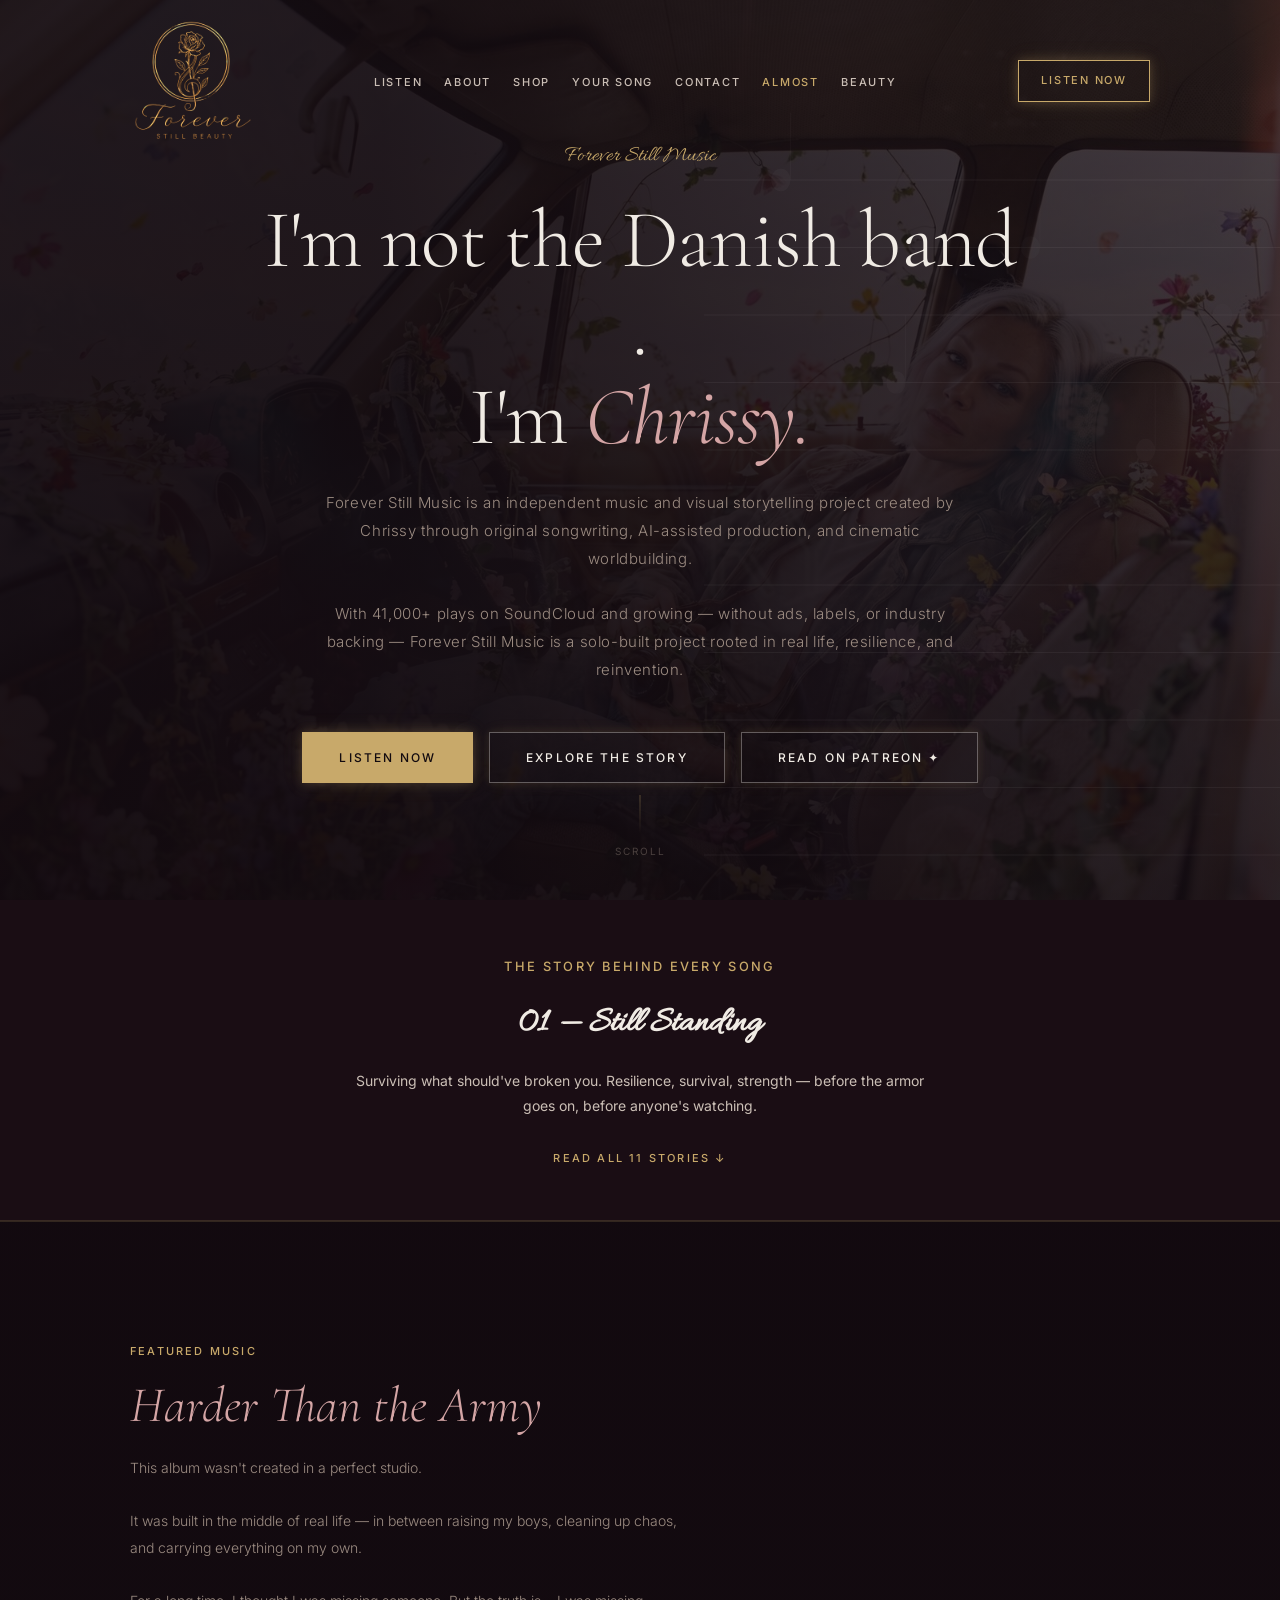
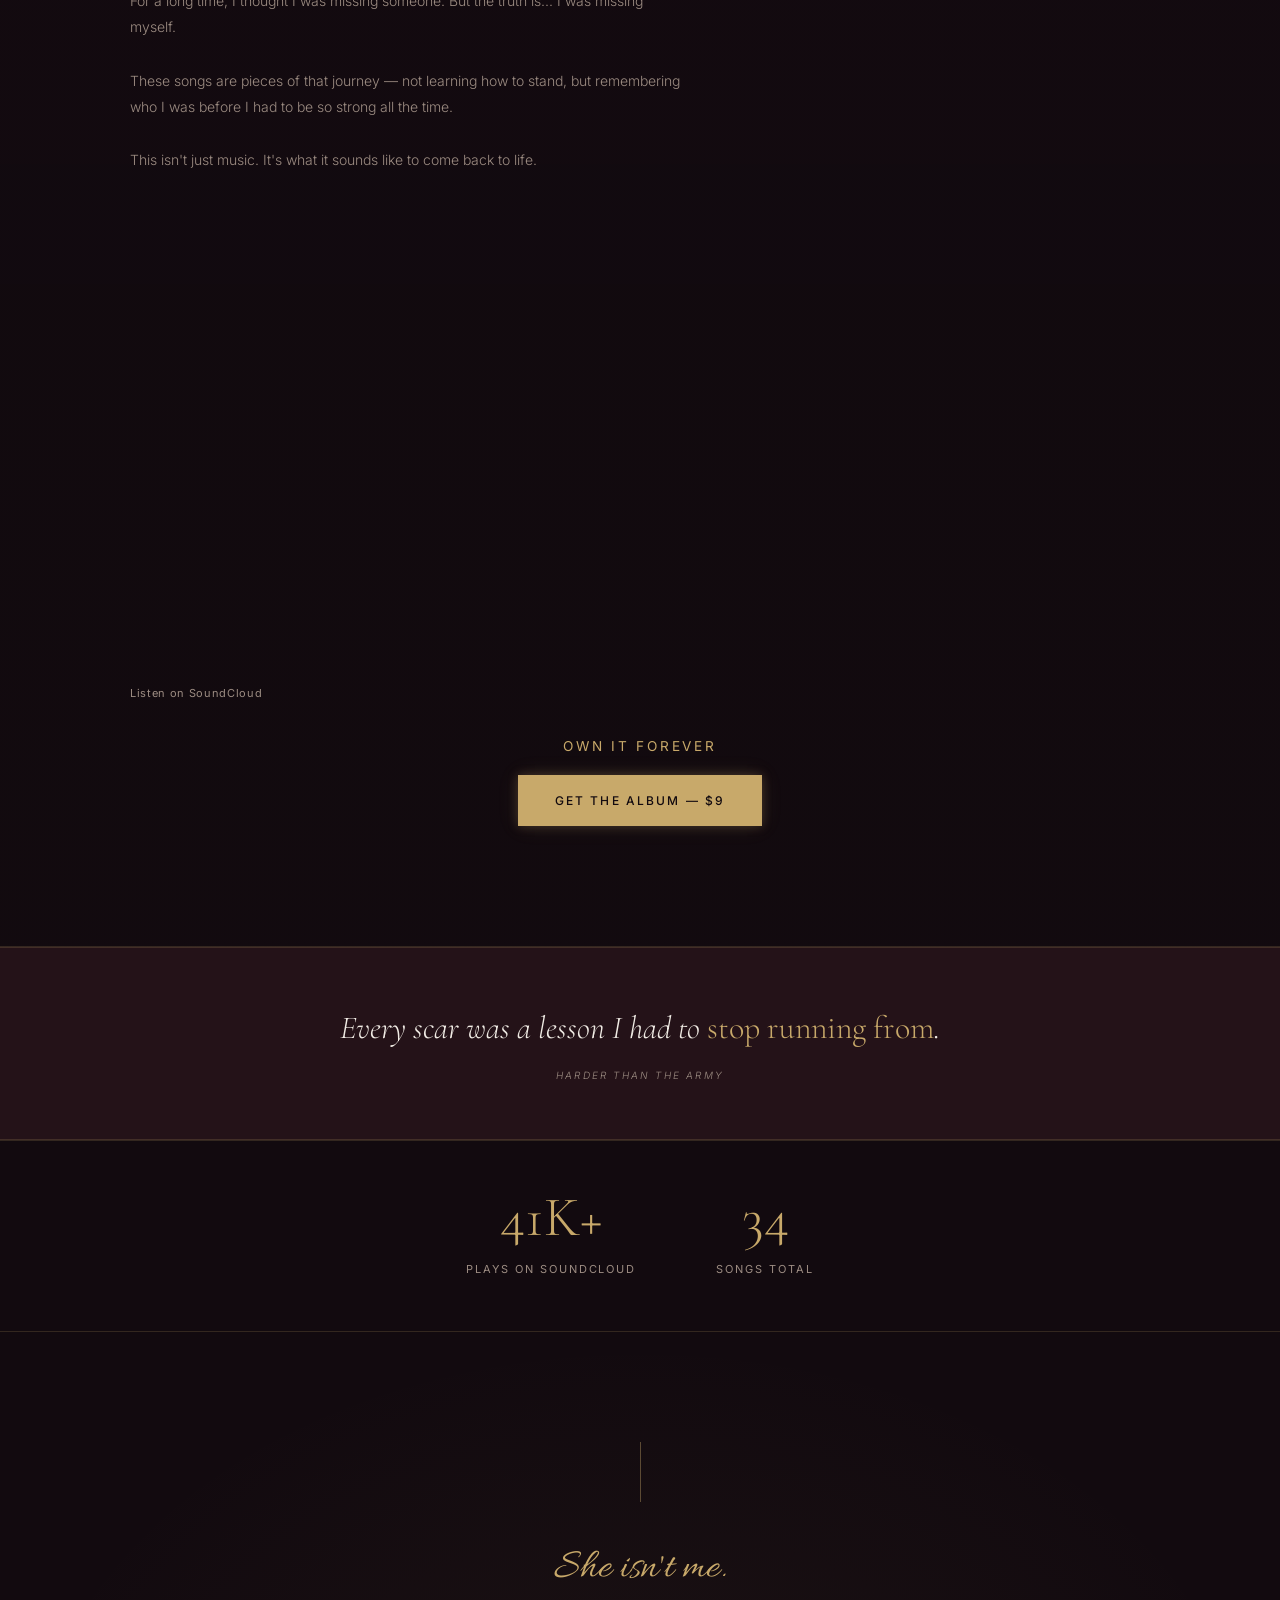
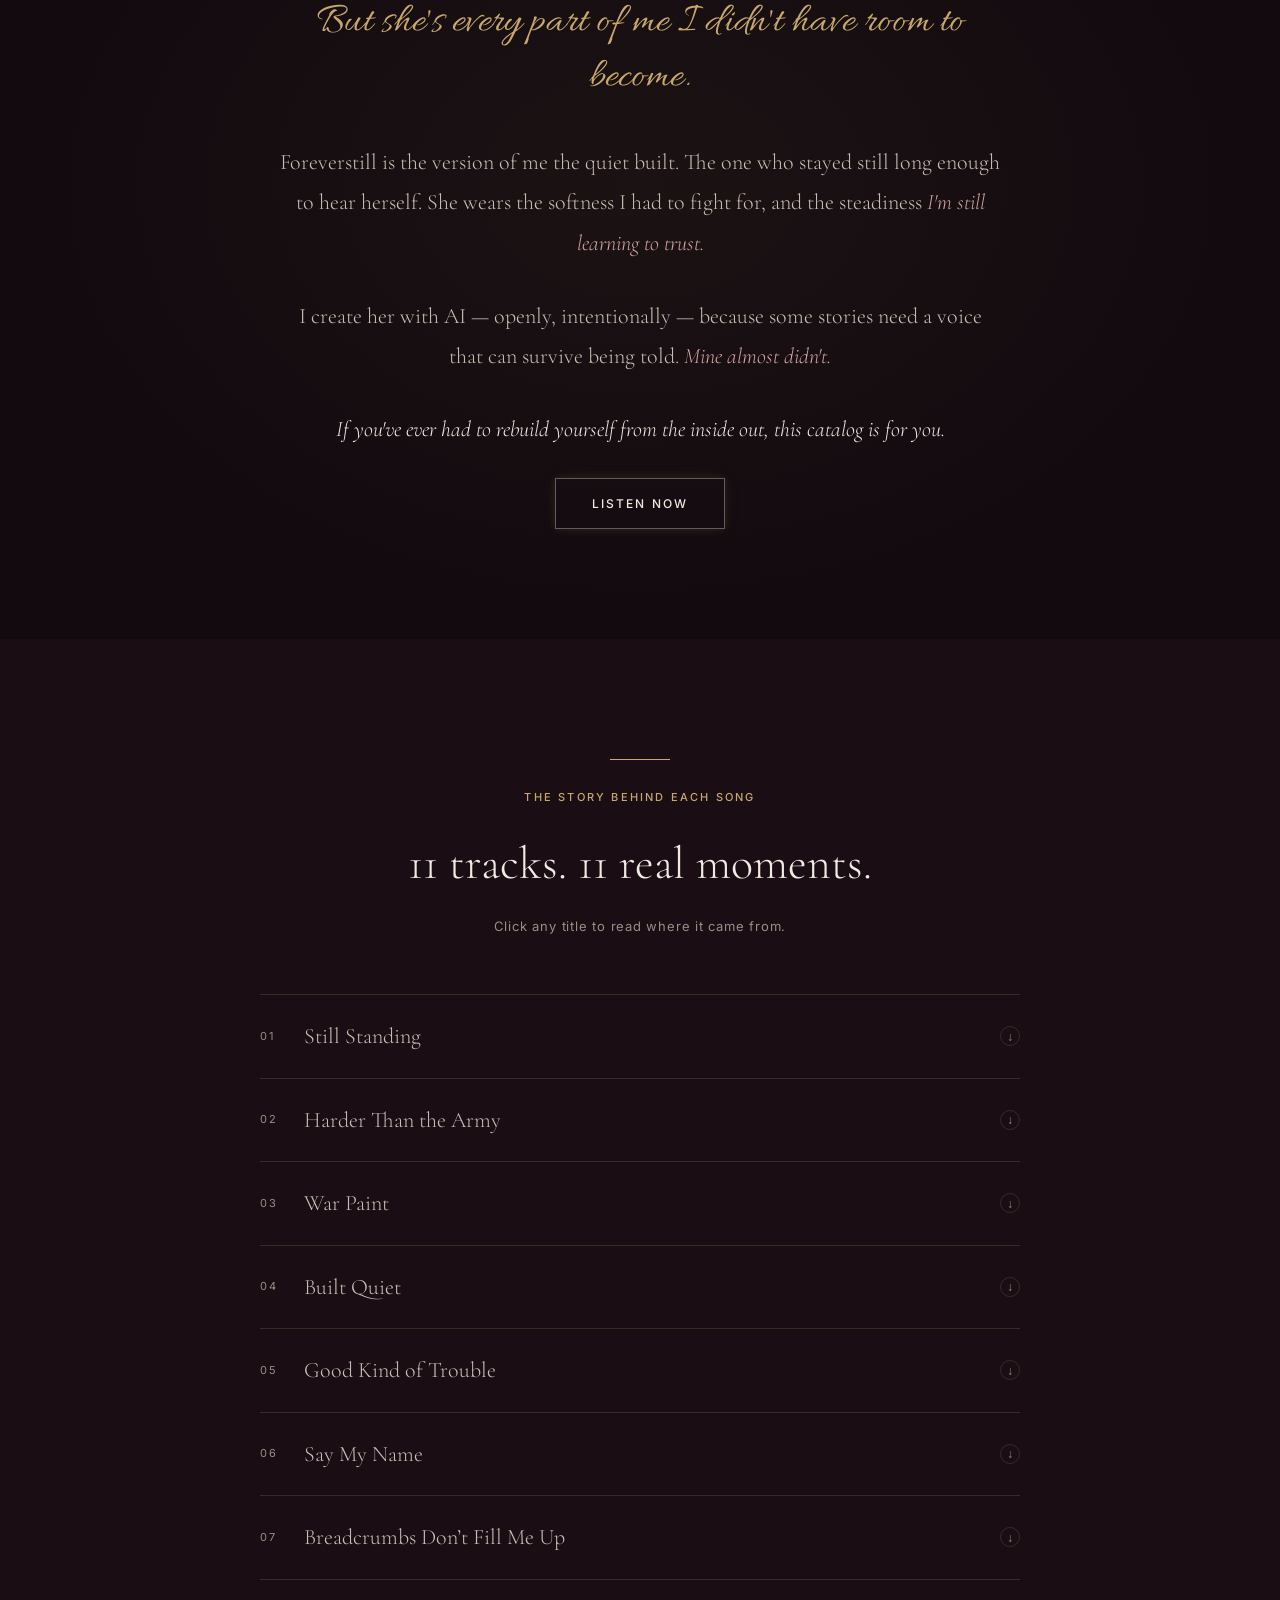
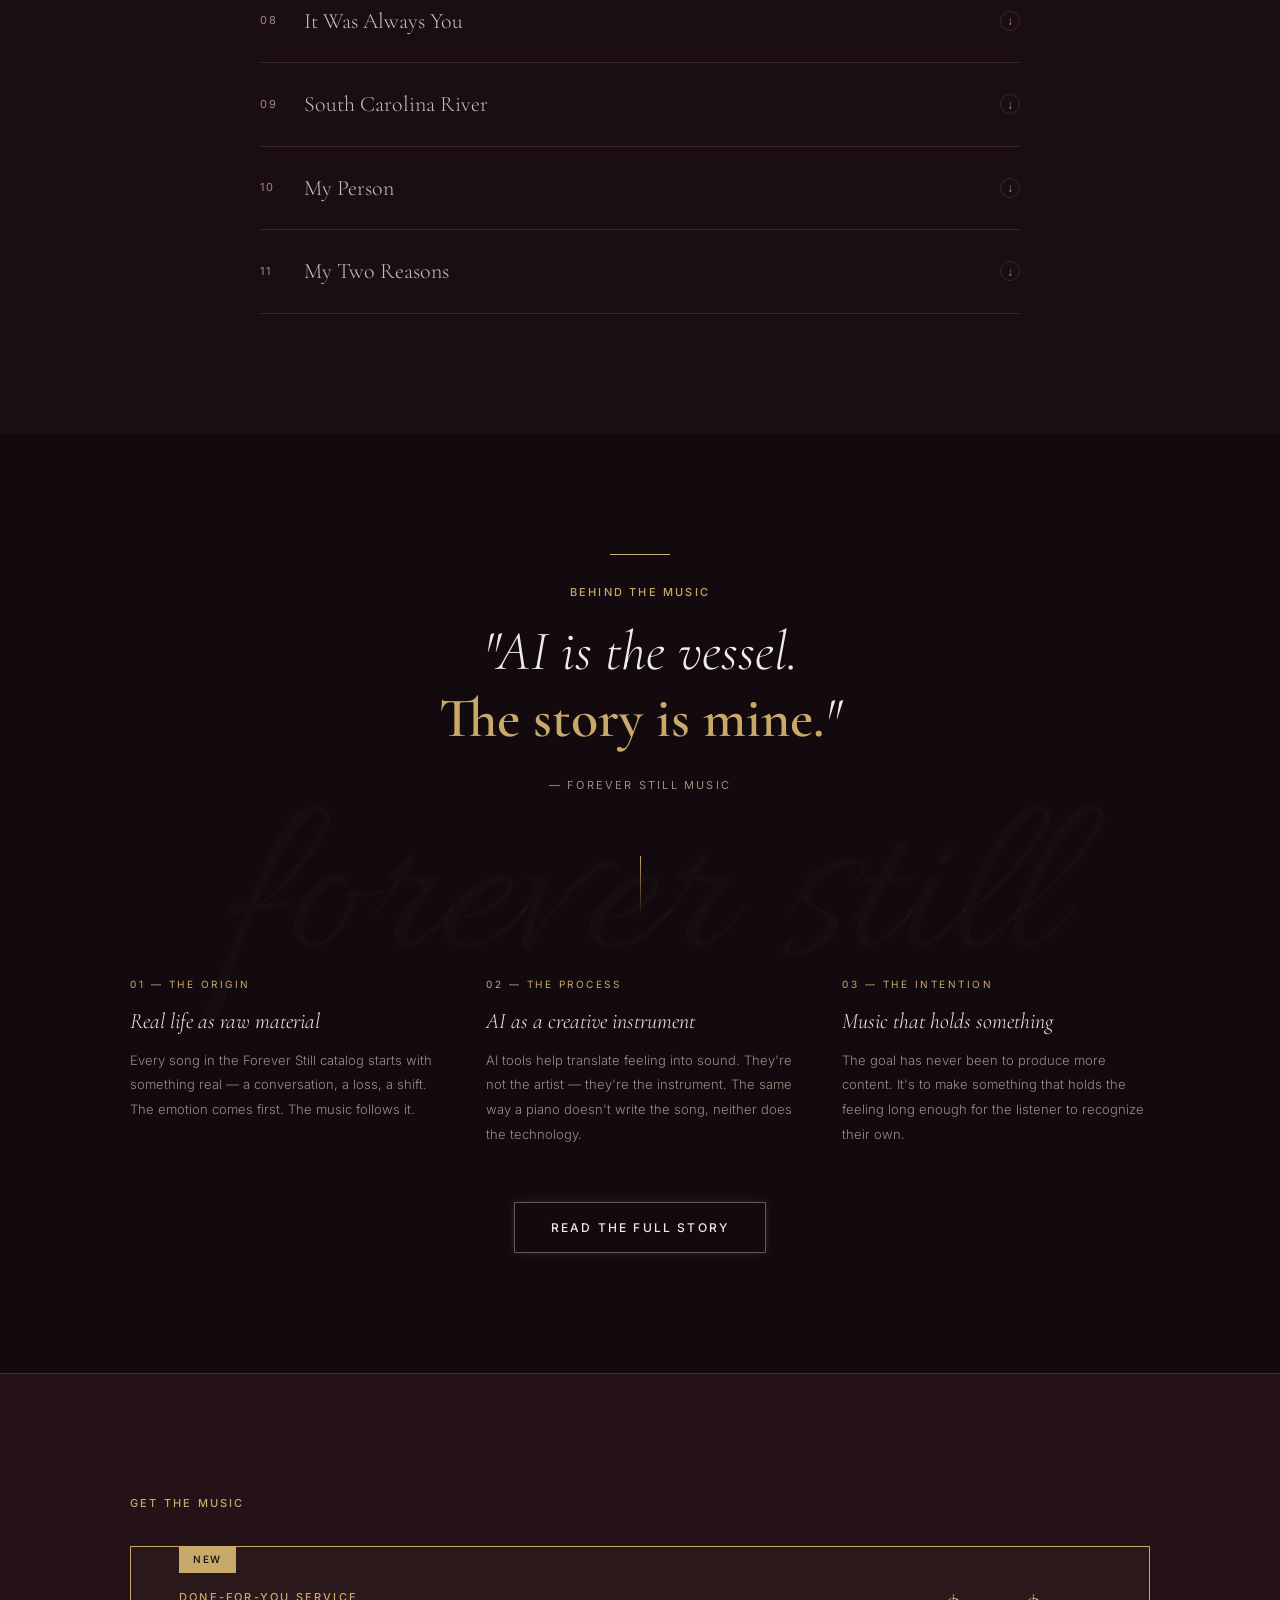
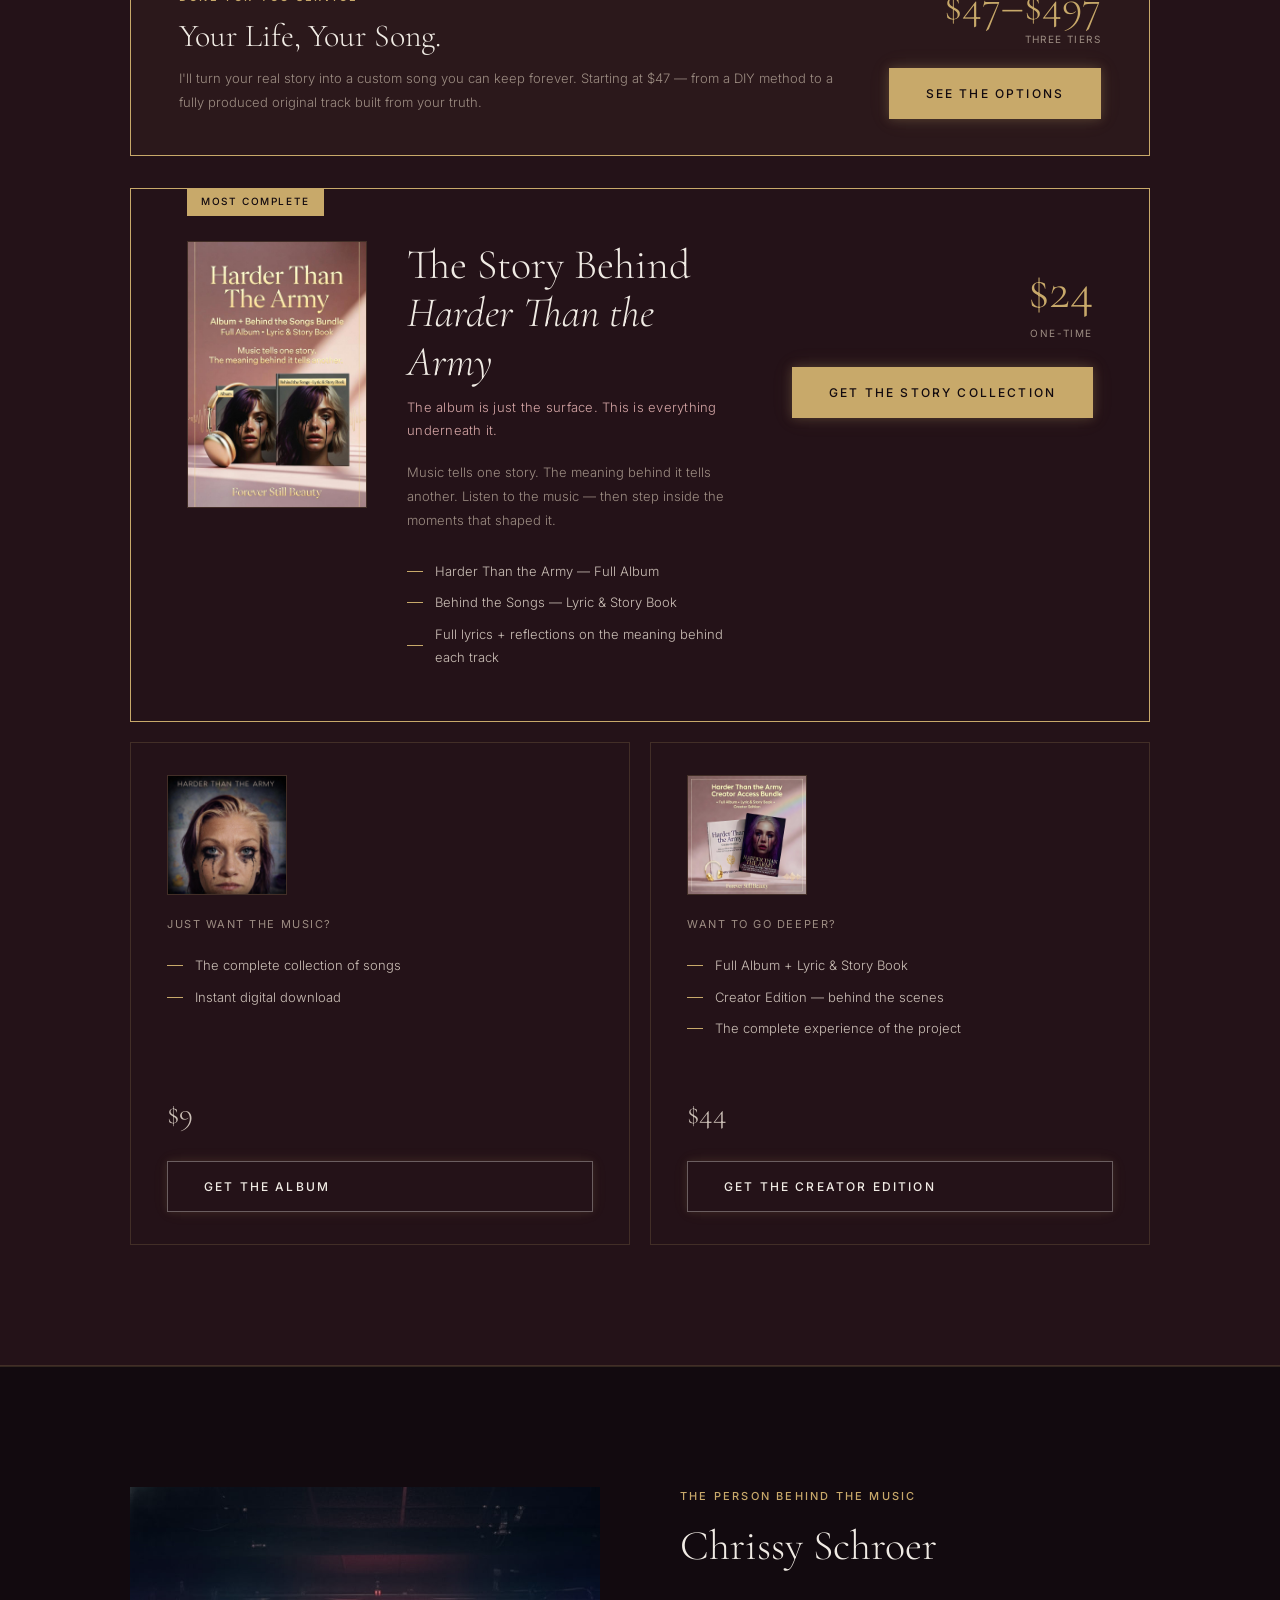
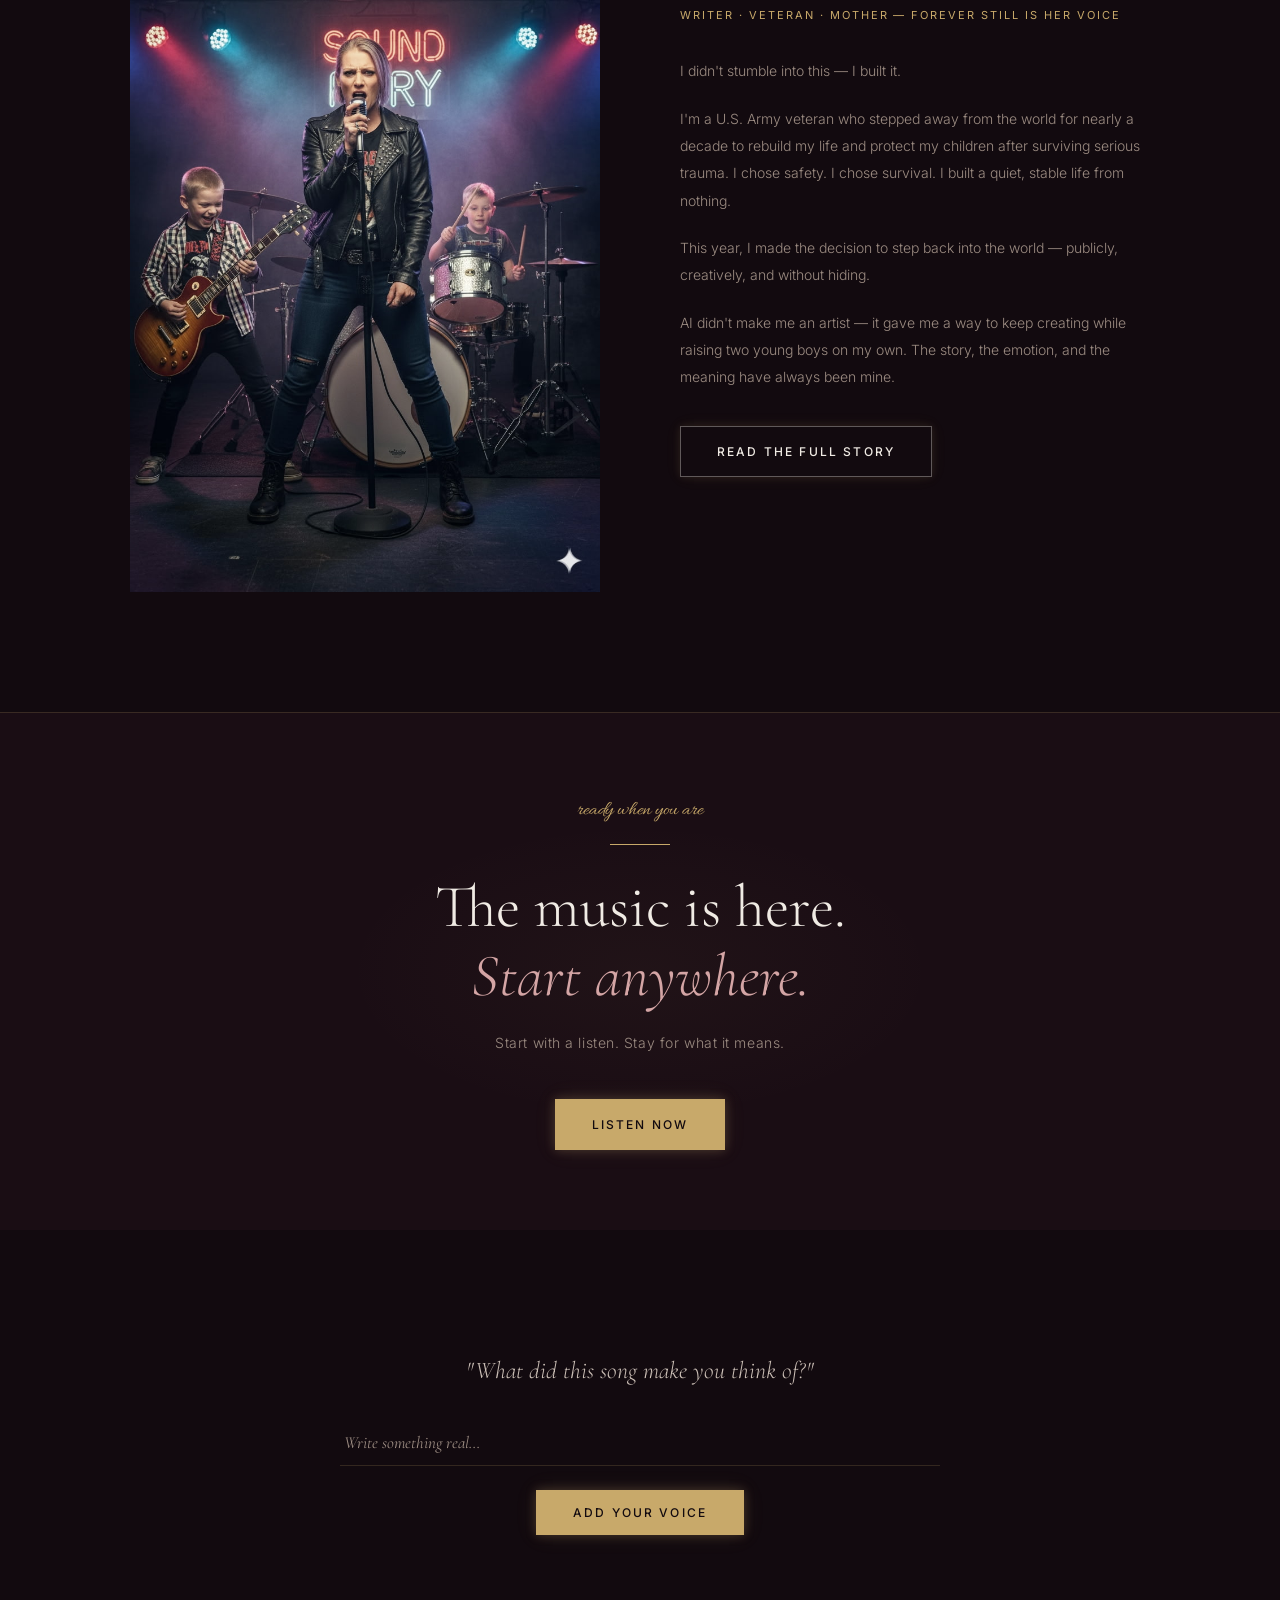
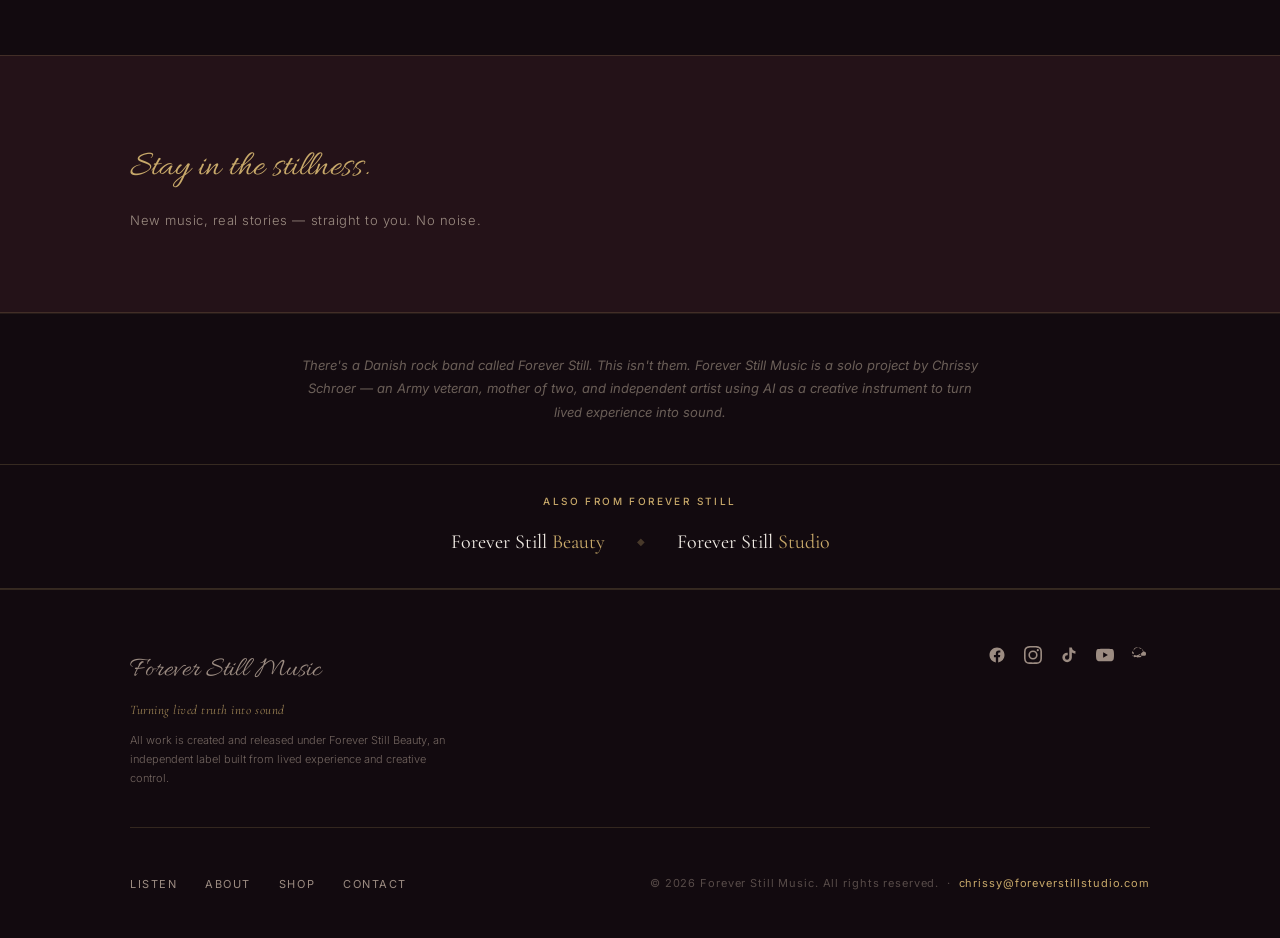
==== index.html @ 717edbad "Fix MutationObserver infinite loop causing page freeze The observer was watching body with character" ====
<!DOCTYPE html>
<html lang="en">
<head>
  <meta charset="UTF-8" />
  <meta name="msvalidate.01" content="E0C6E18F4C0CC4E89583FDD7A9A06F0D" />
  <meta name="viewport" content="width=device-width, initial-scale=1.0" />
  <title>Forever Still Music — Chrissy Schroer | Veteran-built, AI-assisted music</title>
  <meta name="description" content="Veteran-built, AI-assisted music by Chrissy Schroer. 11-track debut album, 35 songs. 41K+ plays — no label, no ads. (Not the Danish band.)">

  <!-- Open Graph -->
  <meta property="og:title" content="Forever Still Music — Chrissy Schroer">
  <meta property="og:description" content="Veteran-built, AI-assisted music. 41K+ plays. Not the Danish band.">
  <meta property="og:image" content="https://www.foreverstillbeauty.com/images/album-cover.jpg">
  <meta property="og:url" content="https://www.foreverstillbeauty.com/">
  <meta property="og:type" content="website">
  <meta property="og:site_name" content="Forever Still Music">
  <link rel="canonical" href="https://www.foreverstillbeauty.com/">

  <!-- Twitter -->
  <meta name="twitter:card" content="summary_large_image">
  <meta name="twitter:title" content="Forever Still Music — Chrissy Schroer">
  <meta name="twitter:description" content="Veteran-built, AI-assisted music. 11-track debut album. 35 songs in the full catalog.">
  <meta name="twitter:image" content="https://www.foreverstillbeauty.com/images/album-cover.jpg">

  <!-- Schema.org Structured Data -->
  <script type="application/ld+json">
  {
    "@context": "https://schema.org",
    "@type": "MusicGroup",
    "name": "Forever Still Music",
    "description": "Veteran-built, AI-assisted music by Chrissy Schroer. 11 tracks from real life.",
    "url": "https://www.foreverstillbeauty.com",
    "image": "https://www.foreverstillbeauty.com/images/album-cover.jpg",
    "foundingDate": "2026",
    "founder": {
      "@type": "Person",
      "name": "Chrissy Schroer"
    },
    "sameAs": [
      "https://open.spotify.com/artist/",
      "https://music.apple.com/"
    ]
  }
  </script>

  <script type="application/ld+json">
  {
    "@context": "https://schema.org",
    "@type": "Organization",
    "name": "Forever Still Music",
    "url": "https://www.foreverstillbeauty.com",
    "logo": "https://www.foreverstillbeauty.com/images/logo.png",
    "description": "Independent music project by Chrissy Schroer combining AI voice technology with real storytelling",
    "contactPoint": {
      "@type": "ContactPoint",
      "contactType": "Customer Support",
      "url": "https://www.foreverstillbeauty.com/contact.html"
    }
  }
  </script>

  <!-- MailerLite Universal -->
  <script>
    (function(w,d,e,u,f,l,n){w[f]=w[f]||function(){(w[f].q=w[f].q||[])
    .push(arguments);},l=d.createElement(e),l.async=1,l.src=u,
    n=d.getElementsByTagName(e)[0],n.parentNode.insertBefore(l,n);})
    (window,document,'script','https://assets.mailerlite.com/js/universal.js','ml');
    ml('account', '2173538');
  </script>
  <!-- End MailerLite Universal -->

  <!-- Fonts -->
  <link rel="preconnect" href="https://fonts.googleapis.com" />
  <link rel="preconnect" href="https://fonts.gstatic.com" crossorigin />
  <link rel="preload" href="https://fonts.googleapis.com/css2?family=Cormorant+Garamond:ital,wght@0,300;0,400;0,600;1,300;1,400&family=Playfair+Display:ital,wght@0,400;0,700;1,400&family=Libre+Baskerville:ital,wght@0,400;0,700;1,400&family=Allura&family=Inter:wght@300;400;500&display=swap" as="style" onload="this.onload=null;this.rel='stylesheet'">
  <noscript><link rel="stylesheet" href="https://fonts.googleapis.com/css2?family=Cormorant+Garamond:ital,wght@0,300;0,400;0,600;1,300;1,400&family=Playfair+Display:ital,wght@0,400;0,700;1,400&family=Libre+Baskerville:ital,wght@0,400;0,700;1,400&family=Allura&family=Inter:wght@300;400;500&display=swap"></noscript><style>
    /* ── Letter Float Animation ────────────────────────────────── */
    @keyframes charFloat {
      0%, 100% { transform: translateY(0px); }
      50%       { transform: translateY(-5px); }
    }
    .char {
      display: inline-block;
      animation: charFloat 3.2s ease-in-out infinite;
    }

    /* ── Nav Link Wave ─────────────────────────────────────────── */
    @keyframes navWave {
      0%, 100% { transform: translateY(0px); }
      50%       { transform: translateY(-3px); }
    }
    .nav__links li { animation: navWave 3.5s ease-in-out infinite; }
    .nav__links li:nth-child(1) { animation-delay: 0s; }
    .nav__links li:nth-child(2) { animation-delay: 0.18s; }
    .nav__links li:nth-child(3) { animation-delay: 0.36s; }
    .nav__links li:nth-child(4) { animation-delay: 0.54s; }
    .nav__links li:nth-child(5) { animation-delay: 0.72s; }
    .nav__links li:nth-child(6) { animation-delay: 0.90s; }

    /* ── Reset & Base ──────────────────────────────────────────── */
    *, *::before, *::after { box-sizing: border-box; margin: 0; padding: 0; }

    :root {
      --bg:          #120a0f;
      --bg-soft:     #1a0d14;
      --bg-warm:     #241218;
      --gold:        #C8A96A;
      --gold-dim:    #a8894a;
      --blush:       #d4a5a5;
      --rose:        #c4897a;
      --text:        #f0ebe4;
      --text-muted:  #9c8c82;
      --text-soft:   #cbbfb6;
      --rule:        rgba(200, 169, 106, 0.18);

      --font-display: 'Cormorant Garamond', Georgia, serif;
      --font-serif:   'Playfair Display', Georgia, serif;
      --font-body:    'Libre Baskerville', Georgia, serif;
      --font-script:  'Allura', cursive;
      --font-sans:    'Inter', system-ui, sans-serif;

      --max-w: 1100px;
      --section-gap: 120px;
    }

    html { scroll-behavior: smooth; }

    body {
      background-color: var(--bg);
      color: var(--text);
      font-family: var(--font-body);
      font-size: 17px;
      line-height: 1.75;
      -webkit-font-smoothing: antialiased;
    }

    img { display: block; max-width: 100%; }
    a { color: inherit; text-decoration: none; }

    /* ── Layout Utilities ──────────────────────────────────────── */
    .container {
      width: 100%;
      max-width: var(--max-w);
      margin: 0 auto;
      padding: 0 40px;
    }

    .section { padding: var(--section-gap) 0; }
    .section--tight { padding: 80px 0; }

    .rule {
      width: 60px;
      height: 1px;
      background: var(--gold);
      margin: 0 auto 28px;
    }
    .rule--left { margin-left: 0; }

    .eyebrow {
      font-family: var(--font-sans);
      font-size: 11px;
      font-weight: 500;
      letter-spacing: 0.2em;
      text-transform: uppercase;
      color: var(--gold);
      margin-bottom: 16px;
    }

    /* ── Buttons ───────────────────────────────────────────────── */
    .btn {
      display: inline-block;
      font-family: var(--font-sans);
      font-size: 12px;
      font-weight: 500;
      letter-spacing: 0.18em;
      text-transform: uppercase;
      padding: 14px 36px;
      border: 1px solid currentColor;
      transition: background 0.3s ease, color 0.3s ease, border-color 0.3s ease, box-shadow 0.4s ease;
      cursor: pointer;
    }

    .btn--primary {
      background: var(--gold);
      border-color: var(--gold);
      color: var(--bg);
      box-shadow: 0 0 10px rgba(200,169,106,0.25), 0 0 22px rgba(200,169,106,0.1);
    }
    .btn--primary:hover {
      background: transparent;
      color: var(--gold);
      box-shadow: 0 0 18px rgba(200,169,106,0.55), 0 0 44px rgba(200,169,106,0.22), inset 0 0 12px rgba(200,169,106,0.08);
    }

    .btn--ghost {
      background: transparent;
      border-color: rgba(240, 235, 228, 0.35);
      color: var(--text);
      box-shadow: 0 0 8px rgba(200,169,106,0.12), 0 0 18px rgba(200,169,106,0.06);
    }
    .btn--ghost:hover {
      border-color: var(--gold);
      color: var(--gold);
      box-shadow: 0 0 18px rgba(200,169,106,0.45), 0 0 44px rgba(200,169,106,0.18), inset 0 0 12px rgba(200,169,106,0.06);
    }

    /* ── Navigation ────────────────────────────────────────────── */
    @keyframes logoFloat {
      0%, 100% { transform: translateY(0px); }
      50%       { transform: translateY(-8px); }
    }

    .nav {
      position: fixed;
      top: 0; left: 0; right: 0;
      z-index: 100;
      padding: 16px 0;
      background: transparent;
      transition: background 0.5s ease, backdrop-filter 0.5s ease, padding 0.4s ease;
    }
    .nav.scrolled {
      background: rgba(18, 10, 15, 0.88);
      backdrop-filter: blur(18px);
      -webkit-backdrop-filter: blur(18px);
      padding: 10px 0;
      border-bottom: 1px solid var(--rule);
    }

    .nav__inner {
      display: flex;
      align-items: center;
      justify-content: space-between;
    }

    .nav__logo {
      font-family: var(--font-script);
      font-size: 28px;
      color: var(--text);
      letter-spacing: 0.02em;
      line-height: 1;
    }
    .nav__logo span { color: var(--gold); }

    /* floating gold logo */
    .nav__logo img {
      filter: sepia(0.6) saturate(1.8) hue-rotate(-8deg) brightness(0.92) contrast(1.05);
      animation: logoFloat 4s ease-in-out infinite;
      transition: filter 0.3s ease;
    }
    @media (max-width: 768px) {
      .nav__logo img { height: 80px !important; }
    }
    .nav__logo img:hover {
      filter: sepia(0.4) saturate(2.2) hue-rotate(-8deg) brightness(1.05) contrast(1.05);
    }

    .nav__links {
      display: flex;
      gap: 22px;
      list-style: none;
    }
    .nav__links a {
      font-family: var(--font-sans);
      font-size: 11px;
      font-weight: 500;
      letter-spacing: 0.16em;
      text-transform: uppercase;
      color: var(--text-soft);
      transition: color 0.2s ease;
    }
    .nav__links a:hover { color: var(--gold); }

    .nav__cta {
      font-family: var(--font-sans);
      font-size: 11px;
      font-weight: 500;
      letter-spacing: 0.16em;
      text-transform: uppercase;
      color: var(--gold);
      border: 1px solid var(--gold);
      padding: 10px 22px;
      transition: background 0.2s ease, color 0.2s ease, box-shadow 0.4s ease;
      box-shadow: 0 0 10px rgba(200,169,106,0.25), 0 0 22px rgba(200,169,106,0.1);
    }
    .nav__cta:hover { background: var(--gold); color: var(--bg); box-shadow: 0 0 18px rgba(200,169,106,0.55), 0 0 44px rgba(200,169,106,0.22); }

    /* hamburger */
    .nav__hamburger {
      display: none;
      flex-direction: column;
      gap: 5px;
      cursor: pointer;
      background: none;
      border: none;
      padding: 4px;
    }
    .nav__hamburger span {
      display: block;
      width: 24px;
      height: 1px;
      background: var(--text);
      transition: transform 0.3s ease, opacity 0.3s ease;
    }

    /* ── Hero ──────────────────────────────────────────────────── */
    .hero {
      position: relative;
      min-height: 100vh;
      display: flex;
      align-items: center;
      overflow: hidden;
      padding-top: 100px;
      padding-bottom: 80px;
    }

    .hero__bg {
      position: absolute;
      inset: 0;
      overflow: hidden;
      z-index: 0;
    }

    .hero__bg-base {
      position: absolute;
      inset: 0;
      width: 100%;
      height: 100%;
      object-fit: cover;
      object-position: center 25%;
    }
    .hero__bg-top {
      position: absolute;
      inset: 0;
      width: 100%;
      height: 100%;
      object-fit: cover;
      object-position: center top;
      opacity: 0.52;
      mix-blend-mode: screen;
    }

    /* Dark overlay so text stays readable */
    .hero__bg::before {
      content: '';
      position: absolute;
      inset: 0;
      z-index: 1;
      background:
        linear-gradient(to right, rgba(18,10,15,0.88) 30%, rgba(18,10,15,0.6) 100%),
        linear-gradient(to bottom, rgba(18,10,15,0.4) 0%, rgba(18,10,15,0.75) 100%);
    }

    /* ── 3D Particle Canvas ─────────────────────────────────────── */
    #heroParticles {
      position: absolute;
      inset: 0;
      z-index: 1;
      pointer-events: none;
      mix-blend-mode: screen;
    }

    /* Decorative score lines */
    .hero__lines {
      position: absolute;
      right: 0;
      top: 0;
      bottom: 0;
      width: 45%;
      pointer-events: none;
      overflow: hidden;
      opacity: 0.06;
    }
    .hero__lines svg { width: 100%; height: 100%; }

    .hero__content {
      position: relative;
      z-index: 2;
      max-width: 760px;
      margin: 0 auto;
      text-align: center;
    }

    .hero__script {
      font-family: var(--font-script);
      font-size: 22px;
      color: var(--gold);
      margin-bottom: 20px;
      display: block;
    }

    .hero__headline {
      font-family: var(--font-display);
      font-size: clamp(46px, 7vw, 82px);
      font-weight: 300;
      line-height: 1.08;
      letter-spacing: -0.01em;
      color: var(--text);
      margin-bottom: 28px;
    }
    .hero__headline em {
      font-style: italic;
      color: var(--blush);
    }

    .hero__sub {
      font-family: var(--font-sans);
      font-size: 15px;
      font-weight: 300;
      color: var(--text-muted);
      letter-spacing: 0.04em;
      line-height: 1.85;
      max-width: 640px;
      margin: 0 auto 48px;
    }

    .hero__ctas {
      display: flex;
      gap: 16px;
      flex-wrap: wrap;
      justify-content: center;
    }

    .hero__scroll {
      position: absolute;
      bottom: 40px;
      left: 50%;
      transform: translateX(-50%);
      display: flex;
      flex-direction: column;
      align-items: center;
      gap: 8px;
      opacity: 0.4;
      z-index: 2;
    }
    .hero__scroll span {
      font-family: var(--font-sans);
      font-size: 10px;
      letter-spacing: 0.2em;
      text-transform: uppercase;
      color: var(--text-muted);
    }
    .hero__scroll-line {
      width: 1px;
      height: 40px;
      background: linear-gradient(to bottom, var(--gold), transparent);
      animation: scrollPulse 2s ease-in-out infinite;
    }
    @keyframes scrollPulse {
      0%, 100% { opacity: 0.4; transform: scaleY(1); }
      50%       { opacity: 0.8; transform: scaleY(1.2); }
    }

    /* ── Featured Music ────────────────────────────────────────── */
    .music {
      position: relative;
      background:
        linear-gradient(rgba(18,10,15,0.68), rgba(18,10,15,0.72)),
        url('images/hero.jpg') left 35% / cover fixed;
      border-top: 1px solid var(--rule);
      border-bottom: 1px solid var(--rule);
    }

    .music__intro {
      max-width: 560px;
      margin-bottom: 48px;
    }

    .music__title {
      font-family: var(--font-display);
      font-size: clamp(32px, 4vw, 50px);
      font-weight: 300;
      line-height: 1.15;
      color: var(--text);
      margin-bottom: 20px;
    }
    .music__title em { font-style: italic; color: var(--blush); }

    .music__desc {
      font-family: var(--font-sans);
      font-size: 14px;
      font-weight: 300;
      color: var(--text-muted);
      line-height: 1.9;
      margin-bottom: 0;
    }

    /* Embed wrapper */
    .music__embed {
      width: 100%;
      overflow: hidden;
    }
    .music__embed iframe {
      width: 100%;
      display: block;
      border: none;
      overflow: hidden;
    }
    .music__embed-credit {
      margin-top: 12px;
      font-family: var(--font-sans);
      font-size: 11px;
      color: var(--text-muted);
      letter-spacing: 0.06em;
    }
    .music__embed-credit a {
      color: var(--text-muted);
      text-decoration: none;
      transition: color 0.2s ease;
    }
    .music__embed-credit a:hover { color: var(--gold); }

    /* ── Manifesto ─────────────────────────────────────────────── */
    .manifesto {
      padding: 110px 0;
      text-align: center;
      position: relative;
    }
    .manifesto::before {
      content: '';
      position: absolute;
      inset: 0;
      background: radial-gradient(ellipse at center, rgba(200,169,106,0.05) 0%, transparent 70%);
      pointer-events: none;
    }
    .manifesto__inner {
      max-width: 720px;
      margin: 0 auto;
    }
    .manifesto__opener {
      font-family: var(--font-script);
      font-size: clamp(28px, 4vw, 42px);
      color: var(--gold);
      line-height: 1.3;
      margin-bottom: 36px;
      display: block;
    }
    .manifesto__body {
      font-family: var(--font-display);
      font-size: clamp(17px, 2.2vw, 22px);
      font-weight: 300;
      line-height: 1.85;
      color: var(--text-soft);
      margin-bottom: 32px;
    }
    .manifesto__body em {
      font-style: italic;
      color: var(--blush);
    }
    .manifesto__close {
      font-family: var(--font-display);
      font-size: clamp(17px, 2.2vw, 22px);
      font-weight: 300;
      font-style: italic;
      color: var(--text);
      line-height: 1.85;
    }
    .manifesto__rule {
      width: 1px;
      height: 60px;
      background: var(--gold);
      opacity: 0.4;
      margin: 0 auto 40px;
    }

    /* ── Stats strip ──────────────────────────────────────────── */
    .stats {
      border-top: 1px solid var(--rule);
      border-bottom: 1px solid var(--rule);
      padding: 48px 0;
    }
    .stats__inner {
      display: flex;
      justify-content: center;
      gap: 80px;
      flex-wrap: wrap;
    }
    .stats__item {
      text-align: center;
    }
    .stats__num {
      font-family: var(--font-display);
      font-size: clamp(36px, 5vw, 56px);
      font-weight: 300;
      color: var(--gold);
      line-height: 1;
      display: block;
      margin-bottom: 8px;
    }
    .stats__label {
      font-family: var(--font-sans);
      font-size: 11px;
      letter-spacing: 0.18em;
      text-transform: uppercase;
      color: var(--text-muted);
    }

    /* ── Brand Story ───────────────────────────────────────────── */
    .story {
      text-align: center;
      position: relative;
      overflow: hidden;
    }

    .story__bg-text {
      position: absolute;
      top: 50%;
      left: 50%;
      transform: translate(-50%, -50%);
      font-family: var(--font-script);
      font-size: clamp(120px, 18vw, 240px);
      color: rgba(200, 169, 106, 0.03);
      white-space: nowrap;
      pointer-events: none;
      user-select: none;
      line-height: 1;
    }

    .story__content { position: relative; z-index: 2; }

    .story__quote {
      font-family: var(--font-display);
      font-size: clamp(28px, 4.5vw, 56px);
      font-weight: 300;
      font-style: italic;
      color: var(--text);
      line-height: 1.2;
      max-width: 760px;
      margin: 0 auto 24px;
    }
    .story__quote strong {
      font-style: normal;
      font-weight: 600;
      color: var(--gold);
    }

    .story__attribution {
      font-family: var(--font-sans);
      font-size: 11px;
      letter-spacing: 0.2em;
      text-transform: uppercase;
      color: var(--text-muted);
      margin-bottom: 60px;
    }

    .story__divider {
      width: 1px;
      height: 60px;
      background: linear-gradient(to bottom, var(--gold), transparent);
      margin: 0 auto 60px;
    }

    .story__body {
      display: grid;
      grid-template-columns: repeat(3, 1fr);
      gap: 48px;
      text-align: left;
      margin-bottom: 56px;
    }

    .story__pillar {}
    .story__pillar-num {
      font-family: var(--font-sans);
      font-size: 10px;
      letter-spacing: 0.25em;
      color: var(--gold);
      text-transform: uppercase;
      margin-bottom: 14px;
    }
    .story__pillar-heading {
      font-family: var(--font-display);
      font-size: 22px;
      font-weight: 300;
      font-style: italic;
      color: var(--text);
      margin-bottom: 12px;
      line-height: 1.3;
    }
    .story__pillar-text {
      font-family: var(--font-sans);
      font-size: 13px;
      font-weight: 300;
      color: var(--text-muted);
      line-height: 1.9;
    }

    /* ── Offer ─────────────────────────────────────────────────── */
    .offer {
      background: var(--bg-warm);
      border-top: 1px solid var(--rule);
      border-bottom: 1px solid var(--rule);
    }

    /* Primary card — full width, gold border */
    .offer__primary {
      border: 1px solid var(--gold);
      padding: 52px 56px;
      margin-bottom: 20px;
      display: grid;
      grid-template-columns: 1fr auto;
      gap: 48px;
      align-items: start;
      position: relative;
    }

    .offer__primary-badge {
      position: absolute;
      top: -1px;
      left: 56px;
      background: var(--gold);
      color: var(--bg);
      font-family: var(--font-sans);
      font-size: 10px;
      font-weight: 500;
      letter-spacing: 0.16em;
      text-transform: uppercase;
      padding: 5px 14px;
    }

    .offer__primary-title {
      font-family: var(--font-display);
      font-size: clamp(28px, 3.5vw, 42px);
      font-weight: 300;
      color: var(--text);
      line-height: 1.15;
      margin-bottom: 10px;
    }

    .offer__primary-sub {
      font-family: var(--font-sans);
      font-size: 13px;
      font-weight: 300;
      color: var(--blush);
      margin-bottom: 18px;
      letter-spacing: 0.02em;
    }

    .offer__primary-desc {
      font-family: var(--font-sans);
      font-size: 13px;
      font-weight: 300;
      color: var(--text-muted);
      line-height: 1.85;
      margin-bottom: 28px;
      max-width: 480px;
    }

    .offer__list {
      list-style: none;
      margin-bottom: 0;
      display: flex;
      flex-direction: column;
      gap: 9px;
    }
    .offer__list li {
      font-family: var(--font-sans);
      font-size: 13px;
      font-weight: 300;
      color: var(--text-soft);
      display: flex;
      align-items: center;
      gap: 12px;
    }
    .offer__list li::before {
      content: '';
      width: 16px;
      height: 1px;
      background: var(--gold);
      flex-shrink: 0;
    }

    .offer__primary-action {
      display: flex;
      flex-direction: column;
      align-items: flex-end;
      gap: 20px;
      padding-top: 24px;
      flex-shrink: 0;
    }

    .offer__price-block { text-align: right; }
    .offer__price-num {
      font-family: var(--font-display);
      font-size: 52px;
      font-weight: 300;
      color: var(--gold);
      line-height: 1;
      display: block;
    }
    .offer__price-label {
      font-family: var(--font-sans);
      font-size: 10px;
      letter-spacing: 0.16em;
      text-transform: uppercase;
      color: var(--text-muted);
    }

    /* Secondary cards row — two smaller cards side by side */
    .offer__secondary-row {
      display: grid;
      grid-template-columns: 1fr 1fr;
      gap: 20px;
    }

    .offer__secondary {
      border: 1px solid var(--rule);
      padding: 32px 36px;
      display: flex;
      flex-direction: column;
      gap: 0;
    }

    .offer__secondary-label {
      font-family: var(--font-sans);
      font-size: 11px;
      font-weight: 400;
      letter-spacing: 0.14em;
      text-transform: uppercase;
      color: var(--text-muted);
      margin-bottom: 20px;
    }

    .offer__secondary .offer__list { margin-bottom: 24px; flex: 1; }

    .offer__secondary-price {
      font-family: var(--font-display);
      font-size: 30px;
      font-weight: 300;
      color: var(--text-soft);
      margin-bottom: 20px;
      display: block;
    }

    @media (max-width: 900px) {
      .offer__primary {
        grid-template-columns: 1fr;
        padding: 44px 32px;
        gap: 32px;
      }
      .offer__primary-badge { left: 32px; }
      .offer__primary-action { align-items: flex-start; }
      .offer__price-block { text-align: left; }
      .offer__secondary-row { grid-template-columns: 1fr; }
    }

    @media (max-width: 560px) {
      .offer__primary { padding: 36px 24px; }
      .offer__primary-badge { left: 24px; }
      .offer__secondary { padding: 28px 24px; }
      .offer__primary [style*="grid-template-columns"] {
        grid-template-columns: 1fr !important;
      }
    }

    /* ── About ─────────────────────────────────────────────────── */
    .about {
      border-top: 1px solid var(--rule);
    }

    .about__inner {
      display: grid;
      grid-template-columns: 1fr 1fr;
      gap: 80px;
      align-items: start;
    }

    .about__image {
      position: relative;
    }

    .about__photo {
      width: 100%;
      display: block;
      object-fit: cover;
      object-position: top center;
      filter: grayscale(15%);
    }

    .about__copy {}

    .about__title {
      font-family: var(--font-display);
      font-size: clamp(28px, 3.5vw, 42px);
      font-weight: 300;
      color: var(--text);
      line-height: 1.15;
      margin-bottom: 36px;
    }

    .about__body {
      font-family: var(--font-sans);
      font-size: 14px;
      font-weight: 300;
      color: var(--text-muted);
      line-height: 1.95;
      display: flex;
      flex-direction: column;
      gap: 20px;
    }

    .about__body p { margin: 0; }

    @media (max-width: 900px) {
      .about__inner {
        grid-template-columns: 1fr;
        gap: 40px;
      }
      .about__photo {
        max-height: 500px;
        width: 100%;
      }
    }

    /* ── Final CTA ─────────────────────────────────────────────── */
    .final-cta {
      background: var(--bg-soft);
      border-top: 1px solid var(--rule);
      text-align: center;
      position: relative;
      overflow: hidden;
    }

    .final-cta__glow {
      position: absolute;
      top: 50%;
      left: 50%;
      transform: translate(-50%, -50%);
      width: 600px;
      height: 300px;
      background: radial-gradient(ellipse, rgba(200, 169, 106, 0.04) 0%, transparent 70%);
      pointer-events: none;
    }

    .final-cta__content { position: relative; z-index: 2; }

    .final-cta__script {
      font-family: var(--font-script);
      font-size: 20px;
      color: var(--gold);
      display: block;
      margin-bottom: 16px;
    }

    .final-cta__headline {
      font-family: var(--font-display);
      font-size: clamp(34px, 5vw, 60px);
      font-weight: 300;
      line-height: 1.15;
      color: var(--text);
      margin-bottom: 20px;
    }
    .final-cta__headline em { font-style: italic; color: var(--blush); }

    .final-cta__sub {
      font-family: var(--font-sans);
      font-size: 14px;
      font-weight: 300;
      color: var(--text-muted);
      margin-bottom: 44px;
      letter-spacing: 0.04em;
    }

    .final-cta__actions {
      display: flex;
      gap: 16px;
      justify-content: center;
      flex-wrap: wrap;
    }

    /* ── Lyric Rotator ─────────────────────────────────────────── */
    .lyric-strip {
      padding: 56px 0;
      text-align: center;
      background: var(--bg-warm);
      border-top: 1px solid var(--rule);
      border-bottom: 1px solid var(--rule);
      position: relative;
      overflow: hidden;
      min-height: 120px;
      display: flex;
      align-items: center;
    }
    .lyric-strip__inner { position: relative; width: 100%; }
    .lyric-strip__line {
      font-family: var(--font-display);
      font-size: clamp(20px, 3vw, 32px);
      font-style: italic;
      font-weight: 300;
      color: var(--text);
      max-width: 800px;
      margin: 0 auto;
      line-height: 1.5;
      opacity: 0;
      transition: opacity 0.8s ease;
    }
    .lyric-strip__line.visible { opacity: 1; }
    .lyric-strip__line em { color: var(--gold); font-style: normal; }
    .lyric-strip__tag {
      display: block;
      font-family: var(--font-sans);
      font-size: 10px;
      letter-spacing: 0.22em;
      text-transform: uppercase;
      color: var(--text-muted);
      margin-top: 16px;
    }

    /* ── Song Accordion ─────────────────────────────────────────── */
    .catalog { background: var(--bg-soft); }
    .catalog__header { text-align: center; margin-bottom: 56px; }
    .catalog__title {
      font-family: var(--font-display);
      font-size: clamp(28px, 4vw, 46px);
      font-weight: 300;
      color: var(--text);
      margin-bottom: 12px;
    }
    .catalog__sub {
      font-family: var(--font-sans);
      font-size: 13px;
      color: var(--text-muted);
      letter-spacing: 0.06em;
    }
    .track-list { max-width: 760px; margin: 0 auto; }
    .track-item { border-bottom: 1px solid var(--rule); }
    .track-item:first-child { border-top: 1px solid var(--rule); }
    .track-item__header {
      display: flex;
      align-items: center;
      justify-content: space-between;
      padding: 22px 0;
      cursor: pointer;
      gap: 16px;
    }
    .track-item__header:hover .track-item__title { color: var(--gold); }
    .track-item__num {
      font-family: var(--font-sans);
      font-size: 11px;
      color: var(--text-muted);
      letter-spacing: 0.14em;
      min-width: 28px;
    }
    .track-item__title {
      font-family: var(--font-display);
      font-size: clamp(17px, 2vw, 22px);
      font-weight: 300;
      color: var(--text-soft);
      flex: 1;
      transition: color 0.2s ease;
    }
    .track-item.open .track-item__title { color: var(--gold); }
    .track-item__arrow {
      width: 20px;
      height: 20px;
      border: 1px solid var(--rule);
      border-radius: 50%;
      display: flex;
      align-items: center;
      justify-content: center;
      flex-shrink: 0;
      transition: transform 0.35s ease, border-color 0.2s ease;
      color: var(--text-muted);
      font-size: 12px;
    }
    .track-item.open .track-item__arrow {
      transform: rotate(180deg);
      border-color: var(--gold);
      color: var(--gold);
    }
    .track-item__body {
      max-height: 0;
      overflow: hidden;
      transition: max-height 0.4s ease, padding 0.3s ease;
    }
    .track-item.open .track-item__body { max-height: 200px; padding-bottom: 24px; }
    .track-item__story {
      font-family: var(--font-body);
      font-size: 15px;
      font-weight: 300;
      color: var(--text-muted);
      line-height: 1.85;
      padding-left: 44px;
      border-left: 2px solid var(--rule);
      margin-left: 28px;
    }

    /* ── Fan Wall ───────────────────────────────────────────────── */
    .fan-wall { padding: var(--section-gap) 0; }
    .fan-wall__header { text-align: center; margin-bottom: 56px; }
    .fan-wall__title {
      font-family: var(--font-display);
      font-size: clamp(26px, 3.5vw, 42px);
      font-weight: 300;
      color: var(--text);
      margin-bottom: 12px;
    }
    .fan-wall__sub {
      font-family: var(--font-sans);
      font-size: 13px;
      color: var(--text-muted);
    }
    .fan-wall__grid {
      display: grid;
      grid-template-columns: repeat(auto-fill, minmax(260px, 1fr));
      gap: 20px;
      margin-bottom: 56px;
    }
    .fan-card {
      background: var(--bg-soft);
      border: 1px solid var(--rule);
      padding: 24px 28px;
      font-family: var(--font-display);
      font-size: 16px;
      font-style: italic;
      font-weight: 300;
      color: var(--text-soft);
      line-height: 1.65;
      opacity: 0;
      transform: translateY(12px);
      animation: fanCardIn 0.5s ease forwards;
    }
    .fan-card span {
      display: block;
      font-family: var(--font-sans);
      font-size: 10px;
      font-style: normal;
      letter-spacing: 0.14em;
      text-transform: uppercase;
      color: var(--gold);
      margin-top: 14px;
      opacity: 0.7;
    }
    @keyframes fanCardIn {
      to { opacity: 1; transform: translateY(0); }
    }
    .fan-wall__form {
      max-width: 600px;
      margin: 0 auto;
      text-align: center;
    }
    .fan-wall__prompt {
      font-family: var(--font-display);
      font-size: clamp(18px, 2.5vw, 24px);
      font-weight: 300;
      font-style: italic;
      color: var(--text-soft);
      margin-bottom: 28px;
    }
    .fan-wall__input {
      width: 100%;
      background: transparent;
      border: 1px solid var(--rule);
      border-top: none;
      border-left: none;
      border-right: none;
      color: var(--text);
      font-family: var(--font-display);
      font-size: 17px;
      font-style: italic;
      padding: 12px 4px;
      outline: none;
      transition: border-color 0.3s ease;
      margin-bottom: 24px;
      display: block;
    }
    .fan-wall__input::placeholder { color: var(--text-muted); }
    .fan-wall__input:focus { border-color: var(--gold); }
    .fan-wall__thanks {
      display: none;
      font-family: var(--font-script);
      font-size: 28px;
      color: var(--gold);
    }

    /* ── Footer ────────────────────────────────────────────────── */
    /* ── Email Capture ────────────────────────────────────────── */
    .capture {
      padding: 80px 0;
      background: var(--bg-warm);
      border-top: 1px solid var(--rule);
      border-bottom: 1px solid var(--rule);
    }
    .capture__inner {
      display: flex;
      align-items: center;
      justify-content: space-between;
      gap: 48px;
      flex-wrap: wrap;
    }
    .capture__text { flex: 1; min-width: 240px; }
    .capture__script {
      font-family: var(--font-script);
      font-size: 36px;
      color: var(--gold);
      display: block;
      margin-bottom: 10px;
    }
    .capture__sub {
      font-family: var(--font-sans);
      font-size: 13px;
      font-weight: 300;
      color: var(--text-muted);
      letter-spacing: 0.04em;
    }
    .capture__form { flex: 1; min-width: 280px; }

    /* Override MailerLite form styles to match brand */
    .capture__form .ml-form-embedWrapper,
    .capture__form .ml-embedded { width: 100% !important; }
    .capture__form input[type="email"] {
      background: rgba(240,235,228,0.06) !important;
      border: 1px solid var(--rule) !important;
      border-radius: 0 !important;
      color: var(--text) !important;
      font-family: var(--font-sans) !important;
      font-size: 14px !important;
      padding: 14px 18px !important;
      width: 100% !important;
      outline: none !important;
    }
    .capture__form input[type="email"]::placeholder { color: var(--text-muted) !important; }
    .capture__form input[type="email"]:focus { border-color: var(--gold) !important; }
    .capture__form button[type="submit"],
    .capture__form .ml-form-embedSubmit button {
      background: var(--gold) !important;
      border: none !important;
      border-radius: 0 !important;
      color: var(--bg) !important;
      font-family: var(--font-sans) !important;
      font-size: 11px !important;
      font-weight: 500 !important;
      letter-spacing: 0.18em !important;
      text-transform: uppercase !important;
      padding: 14px 32px !important;
      cursor: pointer !important;
      transition: background 0.2s !important;
      width: 100% !important;
      margin-top: 10px !important;
    }
    .capture__form button[type="submit"]:hover { background: #d4b87a !important; }

    @media (max-width: 700px) {
      .capture__inner { flex-direction: column; text-align: center; }
    }

    .footer {
      border-top: 1px solid var(--rule);
      padding: 56px 0 40px;
    }

    .footer__top {
      display: flex;
      align-items: flex-start;
      justify-content: space-between;
      gap: 32px;
      flex-wrap: wrap;
      margin-bottom: 40px;
      padding-bottom: 40px;
      border-bottom: 1px solid var(--rule);
    }

    .footer__brand {}

    .footer__logo {
      font-family: var(--font-script);
      font-size: 28px;
      color: var(--text-muted);
      display: block;
      margin-bottom: 4px;
    }

    .footer__tagline {
      font-family: var(--font-display);
      font-size: 13px;
      font-style: italic;
      color: var(--gold);
      opacity: 0.75;
      margin-bottom: 10px;
      letter-spacing: 0.04em;
    }

    .footer__label {
      font-family: var(--font-sans);
      font-size: 11px;
      font-weight: 300;
      color: var(--text-muted);
      max-width: 320px;
      line-height: 1.7;
      opacity: 0.7;
    }

    .footer__social {
      display: flex;
      gap: 18px;
      align-items: center;
    }

    .footer__social a {
      color: var(--text-muted);
      transition: color 0.2s ease;
      display: flex;
      align-items: center;
    }
    .footer__social a:hover { color: var(--gold); }
    .footer__social svg { width: 18px; height: 18px; fill: currentColor; }

    .footer__inner {
      display: flex;
      align-items: center;
      justify-content: space-between;
      gap: 24px;
      flex-wrap: wrap;
    }

    .footer__logo-sm {
      font-family: var(--font-script);
      font-size: 22px;
      color: var(--text-muted);
    }

    .footer__links {
      display: flex;
      gap: 28px;
      list-style: none;
    }
    .footer__links a {
      font-family: var(--font-sans);
      font-size: 11px;
      letter-spacing: 0.14em;
      text-transform: uppercase;
      color: var(--text-muted);
      transition: color 0.2s ease;
    }
    .footer__links a:hover { color: var(--gold); }

    .footer__copy {
      font-family: var(--font-sans);
      font-size: 11px;
      color: rgba(156, 140, 130, 0.5);
      letter-spacing: 0.08em;
    }

    /* ── Mobile Nav Drawer ─────────────────────────────────────── */
    .nav__drawer {
      display: none;
      position: fixed;
      top: 0; right: 0;
      width: 280px;
      height: 100vh;
      background: rgba(13, 11, 11, 0.97);
      backdrop-filter: blur(16px);
      border-left: 1px solid var(--rule);
      z-index: 200;
      padding: 80px 40px 40px;
      transform: translateX(100%);
      transition: transform 0.35s cubic-bezier(0.4, 0, 0.2, 1);
      flex-direction: column;
      gap: 8px;
    }
    .nav__drawer.open { transform: translateX(0); }
    .nav__drawer a {
      font-family: var(--font-sans);
      font-size: 13px;
      letter-spacing: 0.14em;
      text-transform: uppercase;
      color: var(--text-soft);
      padding: 14px 0;
      border-bottom: 1px solid rgba(255,255,255,0.05);
      display: block;
      transition: color 0.2s ease;
    }
    .nav__drawer a:hover { color: var(--gold); }
    .nav__close {
      position: absolute;
      top: 24px; right: 24px;
      background: none;
      border: none;
      color: var(--text-muted);
      cursor: pointer;
      font-size: 22px;
      line-height: 1;
    }

    /* ── Responsive ────────────────────────────────────────────── */
    @media (max-width: 900px) {
      :root { --section-gap: 80px; }
      .container { padding: 0 24px; }

      .nav__links, .nav__cta { display: none; }
      .nav__hamburger { display: flex; }
      .nav__drawer { display: flex; }

      .music__inner,
      .story__body { grid-template-columns: 1fr; gap: 48px; }

      .footer__inner { flex-direction: column; text-align: center; }
      .footer__links { flex-wrap: wrap; justify-content: center; }
    }

    @media (max-width: 560px) {
      :root { --section-gap: 64px; }
      .hero__ctas { flex-direction: column; }
      .btn { text-align: center; }
      .final-cta__actions { flex-direction: column; align-items: center; }
    }
  </style>
</head>

<body>

  <!-- ── Navigation ──────────────────────────────────────────── -->
  <nav class="nav" id="nav">
    <div class="container">
      <div class="nav__inner">
        <a href="/" class="nav__logo"><img src="images/logo.png" alt="Forever Still Music" style="height:130px;width:auto;display:block;padding:4px 0;"></a>
        <ul class="nav__links">
          <li><a href="#music">Listen</a></li>
          <li><a href="about.html">About</a></li>
          <li><a href="#offer">Shop</a></li>
          <li><a href="method.html">Your Song</a></li>
          <li><a href="contact.html">Contact</a></li>
          <li><a href="almost.html" style="color:var(--gold);">Almost</a></li>
          <li><a href="beauty.html">Beauty</a></li>
        </ul>
        <a href="#music" class="nav__cta">Listen Now</a>
        <button class="nav__hamburger" id="hamburger" aria-label="Open menu">
          <span></span><span></span><span></span>
        </button>
      </div>
    </div>
  </nav>

  <!-- Mobile Drawer -->
  <nav class="nav__drawer" id="drawer">
    <button class="nav__close" id="drawerClose">✕</button>
    <a href="#music">Listen</a>
    <a href="about.html">About</a>
    <a href="#offer">Shop</a>
    <a href="method.html">Your Song</a>
    <a href="contact.html">Contact</a>
    <a href="almost.html" style="color: var(--gold);">Almost</a>
    <a href="beauty.html">Beauty</a>
    <a href="#music" style="color: var(--gold); margin-top: 16px;">Listen Now →</a>
  </nav>

  <!-- ── Hero ────────────────────────────────────────────────── -->
  <section class="hero">
    <div class="hero__bg">
      <img src="images/chrissy-flowers.jpg" class="hero__bg-base" alt="" aria-hidden="true" />
      <img src="images/kids_band.jpg" class="hero__bg-top" alt="" aria-hidden="true" />
    </div>

    <!-- 3D Particle Field -->
    <canvas id="heroParticles" aria-hidden="true"></canvas>

    <!-- Decorative music staff lines -->
    <div class="hero__lines" aria-hidden="true">
      <svg viewBox="0 0 600 800" preserveAspectRatio="none" xmlns="http://www.w3.org/2000/svg">
        <line x1="0" y1="160" x2="600" y2="160" stroke="white" stroke-width="0.8"/>
        <line x1="0" y1="220" x2="600" y2="220" stroke="white" stroke-width="0.8"/>
        <line x1="0" y1="280" x2="600" y2="280" stroke="white" stroke-width="0.8"/>
        <line x1="0" y1="340" x2="600" y2="340" stroke="white" stroke-width="0.8"/>
        <line x1="0" y1="400" x2="600" y2="400" stroke="white" stroke-width="0.8"/>
        <line x1="0" y1="520" x2="600" y2="520" stroke="white" stroke-width="0.8"/>
        <line x1="0" y1="580" x2="600" y2="580" stroke="white" stroke-width="0.8"/>
        <line x1="0" y1="640" x2="600" y2="640" stroke="white" stroke-width="0.8"/>
        <line x1="0" y1="700" x2="600" y2="700" stroke="white" stroke-width="0.8"/>
        <line x1="0" y1="760" x2="600" y2="760" stroke="white" stroke-width="0.8"/>
        <!-- Note dots -->
        <circle cx="80"  cy="160" r="10" fill="white" opacity="0.5"/>
        <circle cx="200" cy="340" r="10" fill="white" opacity="0.4"/>
        <circle cx="340" cy="220" r="10" fill="white" opacity="0.3"/>
        <circle cx="460" cy="400" r="10" fill="white" opacity="0.4"/>
        <circle cx="540" cy="280" r="10" fill="white" opacity="0.2"/>
        <circle cx="130" cy="580" r="10" fill="white" opacity="0.35"/>
        <circle cx="300" cy="700" r="10" fill="white" opacity="0.3"/>
        <circle cx="450" cy="640" r="10" fill="white" opacity="0.25"/>
        <!-- Stems -->
        <line x1="90"  y1="160" x2="90"  y2="100" stroke="white" stroke-width="0.8" opacity="0.5"/>
        <line x1="210" y1="340" x2="210" y2="280" stroke="white" stroke-width="0.8" opacity="0.4"/>
        <line x1="350" y1="220" x2="350" y2="160" stroke="white" stroke-width="0.8" opacity="0.3"/>
        <line x1="470" y1="400" x2="470" y2="340" stroke="white" stroke-width="0.8" opacity="0.4"/>
      </svg>
    </div>

    <div class="container">
      <div class="hero__content">
        <span class="hero__script">Forever Still Music</span>
        <h1 class="hero__headline">
          I'm not the Danish band.<br />
          I'm <em>Chrissy.</em>
        </h1>
        <p class="hero__sub">
          Forever Still Music is an independent music and visual storytelling project created by Chrissy through original songwriting, AI-assisted production, and cinematic worldbuilding.<br /><br />
With 41,000+ plays on SoundCloud and growing — without ads, labels, or industry backing — Forever Still Music is a solo-built project rooted in real life, resilience, and reinvention.
        </p>
        <div class="hero__ctas">
          <a href="#music" class="btn btn--primary">Listen Now</a>
          <a href="#story" class="btn btn--ghost">Explore the Story</a>
          <a href="https://www.patreon.com/cw/ForeverStillBeauty" target="_blank" rel="noopener" class="btn btn--ghost">Read on Patreon ✦</a>
        </div>
      </div>
    </div>

    <div class="hero__scroll" aria-hidden="true">
      <div class="hero__scroll-line"></div>
      <span>Scroll</span>
    </div>
  </section>

  <!-- ── Track Teaser ─────────────────────────────────────────── -->
  <section style="text-align:center;padding:56px 20px 48px;background:var(--bg-soft);border-bottom:1px solid var(--rule);">
    <p class="eyebrow" style="letter-spacing:0.18em;text-transform:uppercase;font-size:0.8rem;color:var(--gold);margin-bottom:16px;">The story behind every song</p>
    <h3 style="font-family:var(--font-script);font-size:2.2rem;color:var(--text);margin:0 0 12px;">01 — Still Standing</h3>
    <p style="max-width:600px;margin:0 auto 24px;font-family:var(--font-sans);font-size:14px;line-height:1.8;color:var(--text-soft);">Surviving what should've broken you. Resilience, survival, strength — before the armor goes on, before anyone's watching.</p>
    <a href="#catalog" style="color:var(--gold);text-decoration:none;font-family:var(--font-sans);font-size:11px;font-weight:500;letter-spacing:0.2em;text-transform:uppercase;">Read all 11 stories ↓</a>
  </section>

  <!-- ── Featured Music ───────────────────────────────────────── -->
  <section class="section music" id="music">
    <div class="container">

      <!-- Intro text -->
      <div class="music__intro">
        <p class="eyebrow">Featured Music</p>
        <h2 class="music__title"><em>Harder Than the Army</em></h2>
        <p class="music__desc">
          This album wasn't created in a perfect studio.<br><br>
          It was built in the middle of real life — in between raising my boys, cleaning up chaos,
          and carrying everything on my own.<br><br>
          For a long time, I thought I was missing someone.
          But the truth is... I was missing myself.<br><br>
          These songs are pieces of that journey — not learning how to stand,
          but remembering who I was before I had to be so strong all the time.<br><br>
          This isn't just music. It's what it sounds like to come back to life.
        </p>
      </div>

      <!-- SoundCloud Player -->
      <div class="music__embed">
        <iframe
          width="100%"
          height="450"
          scrolling="no"
          allow="autoplay"
          src="https://w.soundcloud.com/player/?url=https%3A//api.soundcloud.com/playlists/soundcloud%253Aplaylists%253A2210693447&color=%23C8A96A&auto_play=false&hide_related=true&show_comments=false&show_user=true&show_reposts=false&show_teaser=false&visual=true">
        </iframe>
        <div class="music__embed-credit">
          <a href="https://soundcloud.com/foreverstillbeauty" target="_blank" rel="noopener">Listen on SoundCloud</a>
        </div>
      </div>

      <!-- Available now -->
      <div style="text-align:center;padding:2rem 0 0;">
        <p style="font-family:var(--font-sans);font-size:0.85rem;letter-spacing:0.2em;text-transform:uppercase;color:var(--gold);margin-bottom:1rem;">Own it forever</p>
        <a href="https://payhip.com/b/01goR" target="_blank" rel="noopener" class="btn btn--primary">Get the Album — $9</a>
      </div>

    </div>
  </section>

  <!-- ── Lyric Rotator ───────────────────────────────────────── -->
  <div class="lyric-strip">
    <div class="container">
      <div class="lyric-strip__inner">
        <p class="lyric-strip__line" id="lyricLine"></p>
      </div>
    </div>
  </div>

  <!-- ── Stats ───────────────────────────────────────────────── -->
  <section class="stats">
    <div class="container">
      <div class="stats__inner">
        <div class="stats__item">
          <span class="stats__num">41K+</span>
          <span class="stats__label">Plays on SoundCloud</span>
        </div>
        <div class="stats__item">
          <span class="stats__num">34</span>
          <span class="stats__label">Songs Total</span>
        </div>
      </div>
    </div>
  </section>

  <!-- ── Manifesto ───────────────────────────────────────────── -->
  <section class="manifesto">
    <div class="container">
      <div class="manifesto__inner">
        <div class="manifesto__rule"></div>
        <span class="manifesto__opener">She isn't me.<br/>But she's every part of me I didn't have room to become.</span>
        <p class="manifesto__body">
          Foreverstill is the version of me the quiet built. The one who stayed still long enough to hear herself.
          She wears the softness I had to fight for, and the steadiness <em>I'm still learning to trust.</em>
        </p>
        <p class="manifesto__body">
          I create her with AI — openly, intentionally — because some stories need a voice that can survive being told.
          <em>Mine almost didn't.</em>
        </p>
        <p class="manifesto__close">
          If you've ever had to rebuild yourself from the inside out,
          this catalog is for you.
        </p>
        <a href="#music" class="btn btn--ghost" style="margin-top: 28px; display: inline-block;">Listen Now</a>
      </div>
    </div>
  </section>

  <!-- ── Song Story Accordion ────────────────────────────────── -->
  <section class="section catalog" id="catalog">
    <div class="container">
      <div class="catalog__header">
        <div class="rule"></div>
        <p class="eyebrow">The Story Behind Each Song</p>
        <h2 class="catalog__title">11 tracks. 11 real moments.</h2>
        <p class="catalog__sub">Click any title to read where it came from.</p>
      </div>
      <div class="track-list">

        <div class="track-item">
          <div class="track-item__header">
            <span class="track-item__num">01</span>
            <span class="track-item__title">Still Standing</span>
            <span class="track-item__arrow">↓</span>
          </div>
          <div class="track-item__body">
            <p class="track-item__story">Surviving what should've broken you. Resilience, survival, strength — before the armor goes on, before anyone's watching.</p>
          </div>
        </div>

        <div class="track-item">
          <div class="track-item__header">
            <span class="track-item__num">02</span>
            <span class="track-item__title">Harder Than the Army</span>
            <span class="track-item__arrow">↓</span>
          </div>
          <div class="track-item__body">
            <p class="track-item__story">The fight didn't end when I got out. This one is about the war that followed me home — the one no one gives you a discharge from.</p>
          </div>
        </div>

        <div class="track-item">
          <div class="track-item__header">
            <span class="track-item__num">03</span>
            <span class="track-item__title">War Paint</span>
            <span class="track-item__arrow">↓</span>
          </div>
          <div class="track-item__body">
            <p class="track-item__story">Getting dressed for battles no one sees. The rituals of showing up when everything in you wants to disappear.</p>
          </div>
        </div>

        <div class="track-item">
          <div class="track-item__header">
            <span class="track-item__num">04</span>
            <span class="track-item__title">Built Quiet</span>
            <span class="track-item__arrow">↓</span>
          </div>
          <div class="track-item__body">
            <p class="track-item__story">I rebuilt my life without anyone noticing. No announcement, no applause — just one quiet decision at a time until I was standing again.</p>
          </div>
        </div>

        <div class="track-item">
          <div class="track-item__header">
            <span class="track-item__num">05</span>
            <span class="track-item__title">Good Kind of Trouble</span>
            <span class="track-item__arrow">↓</span>
          </div>
          <div class="track-item__body">
            <p class="track-item__story">Choosing growth even when it costs everything. The moment you stop playing it safe and start becoming who you were supposed to be.</p>
          </div>
        </div>

        <div class="track-item">
          <div class="track-item__header">
            <span class="track-item__num">06</span>
            <span class="track-item__title">Say My Name</span>
            <span class="track-item__arrow">↓</span>
          </div>
          <div class="track-item__body">
            <p class="track-item__story">Wanting to be seen, not just needed. This is about the difference between being someone's everything and being no one's person.</p>
          </div>
        </div>

        <div class="track-item">
          <div class="track-item__header">
            <span class="track-item__num">07</span>
            <span class="track-item__title">Breadcrumbs Don’t Fill Me Up</span>
            <span class="track-item__arrow">↓</span>
          </div>
          <div class="track-item__body">
            <p class="track-item__story">Almost love isn’t enough anymore. Self-worth, letting go, and finally deciding you deserve more than someone who can’t quite choose you.</p>
          </div>
        </div>

        <div class="track-item">
          <div class="track-item__header">
            <span class="track-item__num">08</span>
            <span class="track-item__title">It Was Always You</span>
            <span class="track-item__arrow">↓</span>
          </div>
          <div class="track-item__body">
            <p class="track-item__story">Knowing it was real — even if it didn't last. Some love doesn't disappear just because it ended. This is that.</p>
          </div>
        </div>

        <div class="track-item">
          <div class="track-item__header">
            <span class="track-item__num">09</span>
            <span class="track-item__title">South Carolina River</span>
            <span class="track-item__arrow">↓</span>
          </div>
          <div class="track-item__body">
            <p class="track-item__story">Where everything changed and never went back. A place, a moment, a before-and-after line you can't uncross.</p>
          </div>
        </div>

        <div class="track-item">
          <div class="track-item__header">
            <span class="track-item__num">10</span>
            <span class="track-item__title">My Person</span>
            <span class="track-item__arrow">↓</span>
          </div>
          <div class="track-item__body">
            <p class="track-item__story">The one who stayed when everything fell apart. Not a love song — a loyalty song. For the person who showed up when it cost them something.</p>
          </div>
        </div>

        <div class="track-item">
          <div class="track-item__header">
            <span class="track-item__num">11</span>
            <span class="track-item__title">My Two Reasons</span>
            <span class="track-item__arrow">↓</span>
          </div>
          <div class="track-item__body">
            <p class="track-item__story">Why I kept going when I had nothing left. This one is for my boys — the whole reason the rest of the album exists.</p>
          </div>
        </div>

      </div>
    </div>
  </section>

  <!-- ── Brand Story ──────────────────────────────────────────── -->
  <section class="section story" id="story">
    <div class="story__bg-text" aria-hidden="true">forever still</div>
    <div class="container">
      <div class="story__content">
        <div class="rule"></div>
        <p class="eyebrow" style="text-align:center;">Behind the Music</p>
        <blockquote class="story__quote">
          "AI is the vessel.<br />
          <strong>The story is mine.</strong>"
        </blockquote>
        <p class="story__attribution">— Forever Still Music</p>

        <div class="story__divider"></div>

        <div class="story__body">
          <div class="story__pillar">
            <p class="story__pillar-num">01 &mdash; The Origin</p>
            <h3 class="story__pillar-heading">Real life as raw material</h3>
            <p class="story__pillar-text">
              Every song in the Forever Still catalog starts with something real — a conversation, a loss, a shift. The emotion comes first. The music follows it.
            </p>
          </div>
          <div class="story__pillar">
            <p class="story__pillar-num">02 &mdash; The Process</p>
            <h3 class="story__pillar-heading">AI as a creative instrument</h3>
            <p class="story__pillar-text">
              AI tools help translate feeling into sound. They're not the artist — they're the instrument. The same way a piano doesn't write the song, neither does the technology.
            </p>
          </div>
          <div class="story__pillar">
            <p class="story__pillar-num">03 &mdash; The Intention</p>
            <h3 class="story__pillar-heading">Music that holds something</h3>
            <p class="story__pillar-text">
              The goal has never been to produce more content. It's to make something that holds the feeling long enough for the listener to recognize their own.
            </p>
          </div>
        </div>

        <a href="about.html" class="btn btn--ghost">Read the Full Story</a>
      </div>
    </div>
  </section>

  <!-- ── Offer ────────────────────────────────────────────────── -->
  <section class="section offer" id="offer">
    <div class="container">
      <p class="eyebrow" style="margin-bottom:32px;">Get the Music</p>

      <!-- Your Life Your Song promo -->
      <div style="border:1px solid var(--gold);padding:36px 48px;margin-bottom:32px;display:flex;align-items:center;justify-content:space-between;gap:32px;flex-wrap:wrap;background:rgba(200,169,106,0.04);position:relative;overflow:hidden;">
        <div style="position:absolute;top:-1px;left:48px;background:var(--gold);color:var(--bg);font-family:var(--font-sans);font-size:10px;font-weight:500;letter-spacing:0.16em;text-transform:uppercase;padding:5px 14px;">New</div>
        <div style="flex:1;min-width:240px;">
          <p style="font-family:var(--font-sans);font-size:11px;font-weight:500;letter-spacing:0.2em;text-transform:uppercase;color:var(--gold);margin-bottom:10px;">Done-for-You Service</p>
          <h3 style="font-family:'Cormorant Garamond',Georgia,serif;font-size:clamp(22px,3vw,32px);font-weight:300;color:var(--text);line-height:1.2;margin-bottom:10px;">Your Life, Your Song.</h3>
          <p style="font-family:var(--font-sans);font-size:13px;font-weight:300;color:var(--text-muted);line-height:1.85;">I'll turn your real story into a custom song you can keep forever. Starting at $47 — from a DIY method to a fully produced original track built from your truth.</p>
        </div>
        <div style="flex-shrink:0;text-align:right;">
          <p style="font-family:'Cormorant Garamond',Georgia,serif;font-size:44px;font-weight:300;color:var(--gold);line-height:1;margin-bottom:4px;">$47–$497</p>
          <p style="font-family:var(--font-sans);font-size:10px;letter-spacing:0.14em;text-transform:uppercase;color:var(--text-muted);margin-bottom:20px;">Three tiers</p>
          <a href="method.html" class="btn btn--primary">See the Options</a>
        </div>
      </div>

      <!-- PRIMARY: Story Collection -->
      <div class="offer__primary">
        <span class="offer__primary-badge">Most Complete</span>

        <div style="display:grid; grid-template-columns: 180px 1fr; gap:40px; align-items:start;">
          <img src="images/lyricbundle.jpg" alt="Story Collection — lyric booklet cover" loading="lazy" style="width:100%; display:block; border:1px solid var(--rule);" />
          <div>
            <h2 class="offer__primary-title">The Story Behind <em>Harder Than the Army</em></h2>
            <p class="offer__primary-sub">The album is just the surface. This is everything underneath it.</p>
            <p class="offer__primary-desc">Music tells one story. The meaning behind it tells another. Listen to the music — then step inside the moments that shaped it.</p>
            <ul class="offer__list">
              <li>Harder Than the Army — Full Album</li>
              <li>Behind the Songs — Lyric &amp; Story Book</li>
              <li>Full lyrics + reflections on the meaning behind each track</li>
            </ul>
          </div>
        </div>

        <div class="offer__primary-action">
          <div class="offer__price-block">
            <span class="offer__price-num">$24</span>
            <span class="offer__price-label">One-time</span>
          </div>
          <a href="https://payhip.com/b/zPAKv" class="btn btn--primary" target="_blank" rel="noopener">Get the Story Collection</a>
        </div>
      </div>

      <!-- SECONDARY: Two smaller options -->
      <div class="offer__secondary-row">

        <!-- Just the album -->
        <div class="offer__secondary">
          <img src="images/album-cover.jpg" alt="Harder Than the Army — album cover" loading="lazy" style="width:100%; max-width:120px; display:block; margin-bottom:20px; border:1px solid var(--rule);" />
          <p class="offer__secondary-label">Just want the music?</p>
          <ul class="offer__list">
            <li>The complete collection of songs</li>
            <li>Instant digital download</li>
          </ul>
          <span class="offer__secondary-price" style="margin-top:auto; padding-top:24px;">$9</span>
          <a href="https://payhip.com/b/01goR" class="btn btn--ghost" target="_blank" rel="noopener">Get the Album</a>
        </div>

        <!-- Creator edition -->
        <div class="offer__secondary">
          <img src="images/creatorbundlepic.jpg" alt="Creator Edition cover" loading="lazy" style="width:100%; max-width:120px; display:block; margin-bottom:20px; border:1px solid var(--rule);" />
          <p class="offer__secondary-label">Want to go deeper?</p>
          <ul class="offer__list">
            <li>Full Album + Lyric &amp; Story Book</li>
            <li>Creator Edition — behind the scenes</li>
            <li>The complete experience of the project</li>
          </ul>
          <span class="offer__secondary-price" style="padding-top:24px;">$44</span>
          <a href="https://payhip.com/b/uwU0M" class="btn btn--ghost" target="_blank" rel="noopener">Get the Creator Edition</a>
        </div>

      </div>
    </div>
  </section>

  <!-- ── About ───────────────────────────────────────────────── -->
  <section class="section about" id="about">
    <div class="container">
      <div class="about__inner">

        <!-- Photo -->
        <div class="about__image">
          <img
            src="images/kids_band.jpg"
            alt="Chrissy Schroer on stage with her two sons"
            class="about__photo"
          />
        </div>

        <!-- Copy -->
        <div class="about__copy">
          <p class="eyebrow">The person behind the music</p>
          <h2 class="about__title">Chrissy Schroer</h2>
          <p style="font-family:var(--font-sans);font-size:11px;letter-spacing:0.18em;text-transform:uppercase;color:var(--gold);margin-bottom:32px;">Writer · Veteran · Mother — Forever Still is her voice</p>
          <div class="about__body">
            <p>I didn't stumble into this — I built it.</p>
            <p>I'm a U.S. Army veteran who stepped away from the world for nearly a decade to rebuild my life and protect my children after surviving serious trauma. I chose safety. I chose survival. I built a quiet, stable life from nothing.</p>
            <p>This year, I made the decision to step back into the world — publicly, creatively, and without hiding.</p>
            <p>AI didn't make me an artist — it gave me a way to keep creating while raising two young boys on my own. The story, the emotion, and the meaning have always been mine.</p>
          </div>
          <a href="about.html" class="btn btn--ghost" style="margin-top:36px; display:inline-block;">Read the Full Story</a>
        </div>

      </div>
    </div>
  </section>

  <!-- ── Final CTA ─────────────────────────────────────────────── -->
  <section class="section--tight final-cta">
    <div class="final-cta__glow" aria-hidden="true"></div>
    <div class="container">
      <div class="final-cta__content">
        <span class="final-cta__script">ready when you are</span>
        <div class="rule"></div>
        <h2 class="final-cta__headline">
          The music is here.<br />
          <em>Start anywhere.</em>
        </h2>
        <p class="final-cta__sub">Start with a listen. Stay for what it means.</p>
        <div class="final-cta__actions">
          <a href="#music" class="btn btn--primary">Listen Now</a>
        </div>
      </div>
    </div>
  </section>

  <!-- ── Fan Wall ────────────────────────────────────────────── -->
  <section class="fan-wall" id="fan-wall">
    <div class="container">
      <!-- TESTIMONIAL DISPLAY HIDDEN — RE-ENABLE WHEN 3+ REAL SUBMISSIONS COLLECTED -->
      <!--
      <div class="fan-wall__header">
        <div class="rule"></div>
        <p class="eyebrow">What listeners are feeling</p>
        <h2 class="fan-wall__title">This song made me think of…</h2>
        <p class="fan-wall__sub">Real moments from people who've been still long enough to listen.</p>
      </div>
      <div class="fan-wall__grid" id="fanGrid"></div>
      -->
      <div class="fan-wall__form">
        <p class="fan-wall__prompt">"What did this song make you think of?"</p>
        <input type="text" class="fan-wall__input" id="fanInput" placeholder="Write something real…" maxlength="120" />
        <button class="btn btn--primary" id="fanSubmit">Add Your Voice</button>
        <p class="fan-wall__thanks" id="fanThanks">Thank you. ✦</p>
      </div>
    </div>
  </section>

  <!-- ── Email Capture ───────────────────────────────────────── -->
  <section class="capture">
    <div class="container">
      <div class="capture__inner">
        <div class="capture__text">
          <span class="capture__script">Stay in the stillness.</span>
          <p class="capture__sub">New music, real stories — straight to you. No noise.</p>
        </div>
        <div class="capture__form">
          <div class="ml-embedded" data-form="aswWyA"></div>
        </div>
      </div>
    </div>
  </section>

  <!-- ── Footer ───────────────────────────────────────────────── -->
  <!-- ── Danish Band SEO Disambiguation ──────────────────────── -->
  <section style="background:#120a0f;padding:40px 40px;text-align:center;border-top:1px solid rgba(200,169,106,0.1);">
    <p style="font-family:'Inter',sans-serif;font-size:13px;font-style:italic;color:#6b5f58;max-width:680px;margin:0 auto;line-height:1.8;">
      There's a Danish rock band called Forever Still. This isn't them. Forever Still Music is a solo project by Chrissy Schroer — an Army veteran, mother of two, and independent artist using AI as a creative instrument to turn lived experience into sound.
    </p>
  </section>

  <!-- Also from Forever Still -->
  <section style="background:#120a0f;border-top:1px solid rgba(200,169,106,0.2);border-bottom:1px solid rgba(200,169,106,0.2);padding:28px 40px;text-align:center;">
    <p style="font-family:'Inter',sans-serif;font-size:10px;font-weight:500;letter-spacing:0.24em;text-transform:uppercase;color:#C8A96A;margin-bottom:14px;">Also from Forever Still</p>
    <div style="display:flex;align-items:center;justify-content:center;gap:32px;flex-wrap:wrap;">
      <a href="https://www.foreverstillbeauty.com" target="_blank" rel="noopener" style="font-family:'Cormorant Garamond',Georgia,serif;font-size:20px;font-weight:400;color:#f0ebe4;text-decoration:none;">Forever Still <span style="color:#C8A96A;">Beauty</span></a>
      <span style="color:rgba(200,169,106,0.3);font-size:10px;">◆</span>
      <a href="https://www.foreverstillstudio.com" target="_blank" rel="noopener" style="font-family:'Cormorant Garamond',Georgia,serif;font-size:20px;font-weight:400;color:#f0ebe4;text-decoration:none;">Forever Still <span style="color:#C8A96A;">Studio</span></a>
    </div>
  </section>

  <footer class="footer">
    <div class="container">

      <div class="footer__top">
        <div class="footer__brand">
          <a href="index.html" class="footer__logo">Forever Still Music</a>
          <p class="footer__tagline">Turning lived truth into sound</p>
          <p class="footer__label">All work is created and released under Forever Still Beauty, an independent label built from lived experience and creative control.</p>
        </div>
        <div class="footer__social">
          <!-- Facebook -->
          <a href="https://www.facebook.com/clschroer" target="_blank" rel="noopener" aria-label="Facebook">
            <svg viewBox="0 0 24 24" xmlns="http://www.w3.org/2000/svg"><path d="M22 12c0-5.523-4.477-10-10-10S2 6.477 2 12c0 4.991 3.657 9.128 8.438 9.878v-6.987H7.9v-2.89h2.538V9.845c0-2.506 1.492-3.89 3.777-3.89 1.094 0 2.238.195 2.238.195v2.46h-1.26c-1.243 0-1.63.771-1.63 1.562V12h2.773l-.443 2.89h-2.33v6.988C18.343 21.128 22 16.991 22 12z"/></svg>
          </a>
          <!-- Instagram -->
          <a href="https://www.instagram.com/chrissyraine/" target="_blank" rel="noopener" aria-label="Instagram">
            <svg viewBox="0 0 24 24" xmlns="http://www.w3.org/2000/svg"><path d="M12 2.163c3.204 0 3.584.012 4.85.07 3.252.148 4.771 1.691 4.919 4.919.058 1.265.069 1.645.069 4.849 0 3.205-.012 3.584-.069 4.849-.149 3.225-1.664 4.771-4.919 4.919-1.266.058-1.644.07-4.85.07-3.204 0-3.584-.012-4.849-.07-3.26-.149-4.771-1.699-4.919-4.92-.058-1.265-.07-1.644-.07-4.849 0-3.204.013-3.583.07-4.849.149-3.227 1.664-4.771 4.919-4.919 1.266-.057 1.645-.069 4.849-.069zm0-2.163c-3.259 0-3.667.014-4.947.072-4.358.2-6.78 2.618-6.98 6.98-.059 1.281-.073 1.689-.073 4.948 0 3.259.014 3.668.072 4.948.2 4.358 2.618 6.78 6.98 6.98 1.281.058 1.689.072 4.948.072 3.259 0 3.668-.014 4.948-.072 4.354-.2 6.782-2.618 6.979-6.98.059-1.28.073-1.689.073-4.948 0-3.259-.014-3.667-.072-4.947-.196-4.354-2.617-6.78-6.979-6.98-1.281-.059-1.69-.073-4.949-.073zm0 5.838a6.162 6.162 0 100 12.324 6.162 6.162 0 000-12.324zM12 16a4 4 0 110-8 4 4 0 010 8zm6.406-11.845a1.44 1.44 0 100 2.881 1.44 1.44 0 000-2.881z"/></svg>
          </a>
          <!-- TikTok -->
          <a href="https://www.tiktok.com/@foreverstillbeauty" target="_blank" rel="noopener" aria-label="TikTok">
            <svg viewBox="0 0 24 24" xmlns="http://www.w3.org/2000/svg"><path d="M19.59 6.69a4.83 4.83 0 01-3.77-4.25V2h-3.45v13.67a2.89 2.89 0 01-2.88 2.5 2.89 2.89 0 01-2.89-2.89 2.89 2.89 0 012.89-2.89c.28 0 .54.04.79.1V9.01a6.32 6.32 0 00-.79-.05 6.34 6.34 0 00-6.34 6.34 6.34 6.34 0 006.34 6.34 6.34 6.34 0 006.33-6.34V8.69a8.18 8.18 0 004.78 1.52V6.76a4.85 4.85 0 01-1.01-.07z"/></svg>
          </a>
          <!-- YouTube -->
          <a href="https://www.youtube.com/@foreverstillbeauty" target="_blank" rel="noopener" aria-label="YouTube">
            <svg viewBox="0 0 24 24" xmlns="http://www.w3.org/2000/svg"><path d="M23.498 6.186a3.016 3.016 0 00-2.122-2.136C19.505 3.545 12 3.545 12 3.545s-7.505 0-9.377.505A3.017 3.017 0 00.502 6.186C0 8.07 0 12 0 12s0 3.93.502 5.814a3.016 3.016 0 002.122 2.136c1.871.505 9.376.505 9.376.505s7.505 0 9.377-.505a3.015 3.015 0 002.122-2.136C24 15.93 24 12 24 12s0-3.93-.502-5.814zM9.545 15.568V8.432L15.818 12l-6.273 3.568z"/></svg>
          </a>
          <!-- SoundCloud -->
          <a href="https://soundcloud.com/foreverstillbeauty" target="_blank" rel="noopener" aria-label="SoundCloud">
            <svg viewBox="0 0 24 24" xmlns="http://www.w3.org/2000/svg"><path d="M1.175 12.225c-.017 0-.034.003-.05.006a.64.64 0 00-.496.635c0 .35.284.635.634.635h.012l.438-1.276h-.538zm1.502 0c-.068 0-.137.007-.203.02l-.355 1.256.355 1.054c.066.013.135.02.203.02a1.3 1.3 0 100-2.35zm2.302.14a1.159 1.159 0 00-1.158 1.16 1.159 1.159 0 102.317 0 1.16 1.16 0 00-1.159-1.16zm2.6-.508a1.667 1.667 0 100 3.335 1.667 1.667 0 000-3.335zm2.9-1.117a2.178 2.178 0 100 4.355 2.178 2.178 0 000-4.355zm4.6-3.84c-.21 0-.418.016-.624.046C13.956 3.82 11.514 2 8.65 2 6.73 2 4.997 2.756 3.72 3.986 3.02 4.657 2.5 5.494 2.193 6.426c-.135.003-.27.009-.404.02C.786 6.55 0 7.447 0 8.538c0 1.094.79 1.982 1.77 1.982h.405l.355-1.271-.355-1.065h-.405c-.49 0-.889-.398-.889-.888 0-.487.398-.885.888-.885.14 0 .274.034.393.095C2.23 6.3 2.19 6.09 2.19 5.87c0-1.5.8-2.814 2-3.55a4.92 4.92 0 012.46-.66c1.62 0 3.072.764 3.993 1.95.28-.065.573-.1.875-.1 2.073 0 3.752 1.68 3.752 3.752 0 .07-.002.14-.006.21.21-.053.433-.082.663-.082 1.52 0 2.752 1.232 2.752 2.752S18.65 12.894 17.13 12.894H9.08"/></svg>
          </a>
        </div>
      </div>

      <div class="footer__inner">
        <ul class="footer__links">
          <li><a href="#music">Listen</a></li>
          <li><a href="about.html">About</a></li>
          <li><a href="#offer">Shop</a></li>
          <li><a href="contact.html">Contact</a></li>
        </ul>
        <p class="footer__copy">&copy; 2026 Forever Still Music. All rights reserved. &nbsp;·&nbsp; <a href="mailto:chrissy@foreverstillstudio.com" style="color:var(--gold);text-decoration:none;">chrissy@foreverstillstudio.com</a></p>
      </div>

    </div>
  </footer>

  <!-- ── Scripts ──────────────────────────────────────────────── -->
  <script>
    // Sticky nav on scroll
    const nav = document.getElementById('nav');
    window.addEventListener('scroll', () => {
      nav.classList.toggle('scrolled', window.scrollY > 60);
    }, { passive: true });

    // Mobile drawer
    const hamburger = document.getElementById('hamburger');
    const drawer    = document.getElementById('drawer');
    const close     = document.getElementById('drawerClose');

    hamburger.addEventListener('click', () => drawer.classList.add('open'));
    close.addEventListener('click', () => drawer.classList.remove('open'));
    drawer.querySelectorAll('a').forEach(a =>
      a.addEventListener('click', () => drawer.classList.remove('open'))
    );

    // Smooth reveal on scroll (lightweight intersection observer)
    const reveals = document.querySelectorAll(
      '.hero__content, .music__intro, .music__embed, .story__quote, .story__body, .offer__primary, .offer__secondary-row, .about__image, .about__copy, .final-cta__content'
    );

    const io = new IntersectionObserver((entries) => {
      entries.forEach(entry => {
        if (entry.isIntersecting) {
          entry.target.style.opacity = '1';
          entry.target.style.transform = 'translateY(0)';
          io.unobserve(entry.target);
        }
      });
    }, { threshold: 0.12 });

    reveals.forEach(el => {
      el.style.opacity = '0';
      el.style.transform = 'translateY(24px)';
      el.style.transition = 'opacity 0.7s ease, transform 0.7s ease';
      io.observe(el);
    });

    // ── Letter-by-letter float animation ───────────────────────
    function animateLetters(selector) {
      document.querySelectorAll(selector).forEach(el => {
        let charIdx = 0;

        function processNode(node) {
          if (node.nodeType === Node.TEXT_NODE) {
            const frag = document.createDocumentFragment();
            for (const char of node.textContent) {
              if (/\s/.test(char)) {
                frag.appendChild(document.createTextNode(char));
              } else {
                const span = document.createElement('span');
                span.className = 'char';
                span.style.animationDelay = (charIdx * 0.055).toFixed(3) + 's';
                span.textContent = char;
                frag.appendChild(span);
                charIdx++;
              }
            }
            node.parentNode.replaceChild(frag, node);
          } else if (node.nodeType === Node.ELEMENT_NODE && node.tagName !== 'BR') {
            Array.from(node.childNodes).forEach(processNode);
          }
        }

        Array.from(el.childNodes).forEach(processNode);
      });
    }

    // Apply to hero headline + hero script text
    animateLetters('.hero__headline, .hero__script');

    // ── Lyric Rotator ──────────────────────────────────────────
    const lyrics = [
      { line: 'Every scar was a lesson I had to <em>stop running from</em>.', tag: 'Harder Than the Army' },
      { line: 'The quiet was the loudest thing I\'d ever had to <em>sit with</em>.', tag: 'Harder Than the Army' },
      { line: 'She stood still long enough to finally <em>hear herself</em>.', tag: 'Forever Still' },
      { line: 'Some goodbyes are the kindest thing love ever <em>did for me</em>.', tag: 'Harder Than the Army' },
    ];

    const lyricEl = document.getElementById('lyricLine');
    let lyricIdx = 0;

    function setLyric(idx) {
      lyricEl.innerHTML = lyrics[idx].line +
        '<span class="lyric-strip__tag">' + lyrics[idx].tag + '</span>';
    }

    // Show first lyric immediately
    setLyric(0);
    requestAnimationFrame(() => lyricEl.classList.add('visible'));

    setInterval(() => {
      lyricEl.classList.remove('visible');
      setTimeout(() => {
        lyricIdx = (lyricIdx + 1) % lyrics.length;
        setLyric(lyricIdx);
        lyricEl.classList.add('visible');
      }, 900);
    }, 5000);

    // ── Song Accordion ─────────────────────────────────────────
    document.querySelectorAll('.track-item__header').forEach(header => {
      header.addEventListener('click', () => {
        const item = header.closest('.track-item');
        const isOpen = item.classList.contains('open');
        // Close all
        document.querySelectorAll('.track-item').forEach(t => t.classList.remove('open'));
        // Open clicked one if it wasn't already open
        if (!isOpen) item.classList.add('open');
      });
    });

    // ── Fan Wall ───────────────────────────────────────────────
    const seeded = [
      { msg: 'My divorce. The whole album felt like someone had been in the room with me.', tag: '— anonymous listener' },
      { msg: 'The moment I stopped pretending I was okay.', tag: '— via website' },
      { msg: 'My mom. I couldn\'t explain why. I just sat there and cried.', tag: '— anonymous listener' },
      { msg: 'Every night I chose my kids over everything else and felt invisible for it.', tag: '— via website' },
      { msg: 'A version of myself I thought I\'d lost. This brought her back.', tag: '— anonymous listener' },
      { msg: 'The year I had to rebuild from nothing. This is exactly what that sounded like.', tag: '— via website' },
    ];

    const fanGrid = document.getElementById('fanGrid');

    function renderFanCards(cards) {
      fanGrid.innerHTML = '';
      cards.forEach((c, i) => {
        const div = document.createElement('div');
        div.className = 'fan-card';
        div.style.animationDelay = (i * 0.07) + 's';
        div.innerHTML = '“' + c.msg + '”<span>' + c.tag + '</span>';
        fanGrid.appendChild(div);
      });
    }

    const stored = JSON.parse(localStorage.getItem('fsm_fan_wall') || '[]');
    renderFanCards([...seeded, ...stored]);

    const fanInput  = document.getElementById('fanInput');
    const fanSubmit = document.getElementById('fanSubmit');
    const fanThanks = document.getElementById('fanThanks');

    fanSubmit.addEventListener('click', () => {
      const val = fanInput.value.trim();
      if (!val) return;
      const entry = { msg: val, tag: '— new listener' };
      const updated = [...stored, entry];
      localStorage.setItem('fsm_fan_wall', JSON.stringify(updated));
      renderFanCards([...seeded, ...updated]);
      fanInput.style.display = 'none';
      fanSubmit.style.display = 'none';
      fanThanks.style.display = 'block';
    });

    // ── 3D Hero Particle Field ─────────────────────────────────
    (function initParticles() {
      const canvas = document.getElementById('heroParticles');
      if (!canvas) return;
      const ctx = canvas.getContext('2d');
      const isMobile = window.innerWidth < 768;
      const COUNT = isMobile ? 180 : 520;
      const FOCAL = 520;

      let W, H, CX, CY;
      let rotX = 0, rotY = 0, rotZ = 0;
      let targetRotX = 0, targetRotY = 0;

      const COLORS = [
        '200,169,106','212,184,130','180,145,85',
        '240,220,160','255,200,100','220,190,120'
      ];

      function resize() {
        const dpr = Math.min(window.devicePixelRatio || 1, 2);
        const hero = canvas.parentElement;
        W = hero.offsetWidth; H = hero.offsetHeight;
        if (!W || !H) { W = window.innerWidth; H = window.innerHeight; }
        canvas.width  = W * dpr; canvas.height = H * dpr;
        canvas.style.width = W + 'px'; canvas.style.height = H + 'px';
        ctx.setTransform(dpr, 0, 0, dpr, 0, 0); // reset before scaling — prevents accumulation
        CX = W / 2; CY = H / 2;
      }

      function Star(isInit) {
        this.reset = function(rnd) {
          this.x = (Math.random() - 0.5) * 3200;
          this.y = (Math.random() - 0.5) * 3200;
          this.z = rnd ? (Math.random() - 0.5) * 2200 : 1600;
          this.sz    = Math.random() * 1.6 + 0.15;
          this.color = COLORS[Math.floor(Math.random() * COLORS.length)];
          this.op    = Math.random() * 0.75 + 0.2;
          this.ph    = Math.random() * Math.PI * 2;
          this.phSpd = Math.random() * 0.018 + 0.004;
          this.spd   = Math.random() * 0.4 + 0.06;
        };
        this.reset(isInit);

        this.update = function() {
          this.z  -= this.spd;
          this.ph += this.phSpd;
          if (this.z < -FOCAL - 300) this.reset(false);
        };

        this.draw = function() {
          let x = this.x, y = this.y, z = this.z;
          // rotY
          let cY = Math.cos(rotY), sY = Math.sin(rotY);
          let nx = x*cY + z*sY, nz = -x*sY + z*cY; x=nx; z=nz;
          // rotX
          let cX = Math.cos(rotX), sX = Math.sin(rotX);
          let ny = y*cX - z*sX, nz2 = y*sX + z*cX; y=ny; z=nz2;
          // autoZ
          let cZ = Math.cos(rotZ), sZ = Math.sin(rotZ);
          nx = x*cZ - y*sZ; ny = x*sZ + y*cZ; x=nx; y=ny;

          const depth = FOCAL + z;
          if (depth <= 1) return;
          const sc = FOCAL / depth;
          const px = x*sc + CX, py = y*sc + CY;
          if (px < -20||px > W+20||py < -20||py > H+20) return;

          const size  = this.sz * sc * 2.8;
          const twink = 0.55 + 0.45 * Math.sin(this.ph);
          const alpha = Math.min(1, this.op * sc * twink * 2.2);
          if (alpha < 0.02 || size < 0.1) return;

          ctx.beginPath();
          ctx.arc(px, py, Math.max(0.2, size), 0, Math.PI*2);
          ctx.fillStyle = `rgba(${this.color},${alpha})`;
          ctx.fill();

          if (size > 0.9) {
            const g = ctx.createRadialGradient(px,py,0, px,py,size*4.5);
            g.addColorStop(0, `rgba(${this.color},${alpha*0.4})`);
            g.addColorStop(1, `rgba(${this.color},0)`);
            ctx.beginPath();
            ctx.arc(px, py, size*4.5, 0, Math.PI*2);
            ctx.fillStyle = g;
            ctx.fill();
          }
        };
      }

      let stars = [];

      function init() {
        resize();
        stars = Array.from({length: COUNT}, () => new Star(true));
        window.addEventListener('resize', resize, {passive:true});
        document.addEventListener('mousemove', e => {
          targetRotY = ((e.clientX/window.innerWidth)  - 0.5) * 0.55;
          targetRotX = ((e.clientY/window.innerHeight) - 0.5) * 0.38;
        }, {passive:true});
        document.addEventListener('touchmove', e => {
          const t = e.touches[0];
          targetRotY = ((t.clientX/window.innerWidth)  - 0.5) * 0.3;
          targetRotX = ((t.clientY/window.innerHeight) - 0.5) * 0.2;
        }, {passive:true});
      }

      function animate() {
        ctx.clearRect(0, 0, W, H);
        rotX += (targetRotX - rotX) * 0.032;
        rotY += (targetRotY - rotY) * 0.032;
        rotZ += 0.00045;
        stars.forEach(s => { s.update(); s.draw(); });
        requestAnimationFrame(animate);
      }

      // Small delay ensures hero is fully painted before reading dimensions
      setTimeout(function() { init(); requestAnimationFrame(animate); }, 120);
    })();

    // ── 3D Card Tilt ──────────────────────────────────────────────
    (function init3DTilt() {
      const cards = document.querySelectorAll(
        '.track-item, .fan-card, .offer__card'
      );
      cards.forEach(card => {
        card.style.willChange = 'transform';
        card.addEventListener('mousemove', e => {
          const r = card.getBoundingClientRect();
          const x = (e.clientX - r.left) / r.width  - 0.5;
          const y = (e.clientY - r.top)  / r.height - 0.5;
          card.style.transition = 'transform 0.08s ease';
          card.style.transform  =
            `perspective(900px) rotateX(${-y*14}deg) rotateY(${x*14}deg) scale(1.025)`;
          card.style.boxShadow  =
            `${-x*12}px ${-y*12}px 28px rgba(200,169,106,0.18)`;
        });
        card.addEventListener('mouseleave', () => {
          card.style.transition = 'transform 0.55s ease, box-shadow 0.55s ease';
          card.style.transform  = 'perspective(900px) rotateX(0deg) rotateY(0deg) scale(1)';
          card.style.boxShadow  = '';
        });
      });
    })();

    // Fix stale MailerLite success message date
    const fixMLDate = new MutationObserver((mutations, observer) => {
      document.querySelectorAll('.ml-form-successBody, .ml-subscribe-form-success').forEach(el => {
        if (/march\s+27(th)?/i.test(el.innerHTML)) {
          el.innerHTML = el.innerHTML.replace(/march\s+27(th)?/gi, 'July 3rd');
          observer.disconnect(); // done — stop watching
        }
      });
    });
    fixMLDate.observe(document.body, { childList: true, subtree: true });
  </script>
</body>
</html>
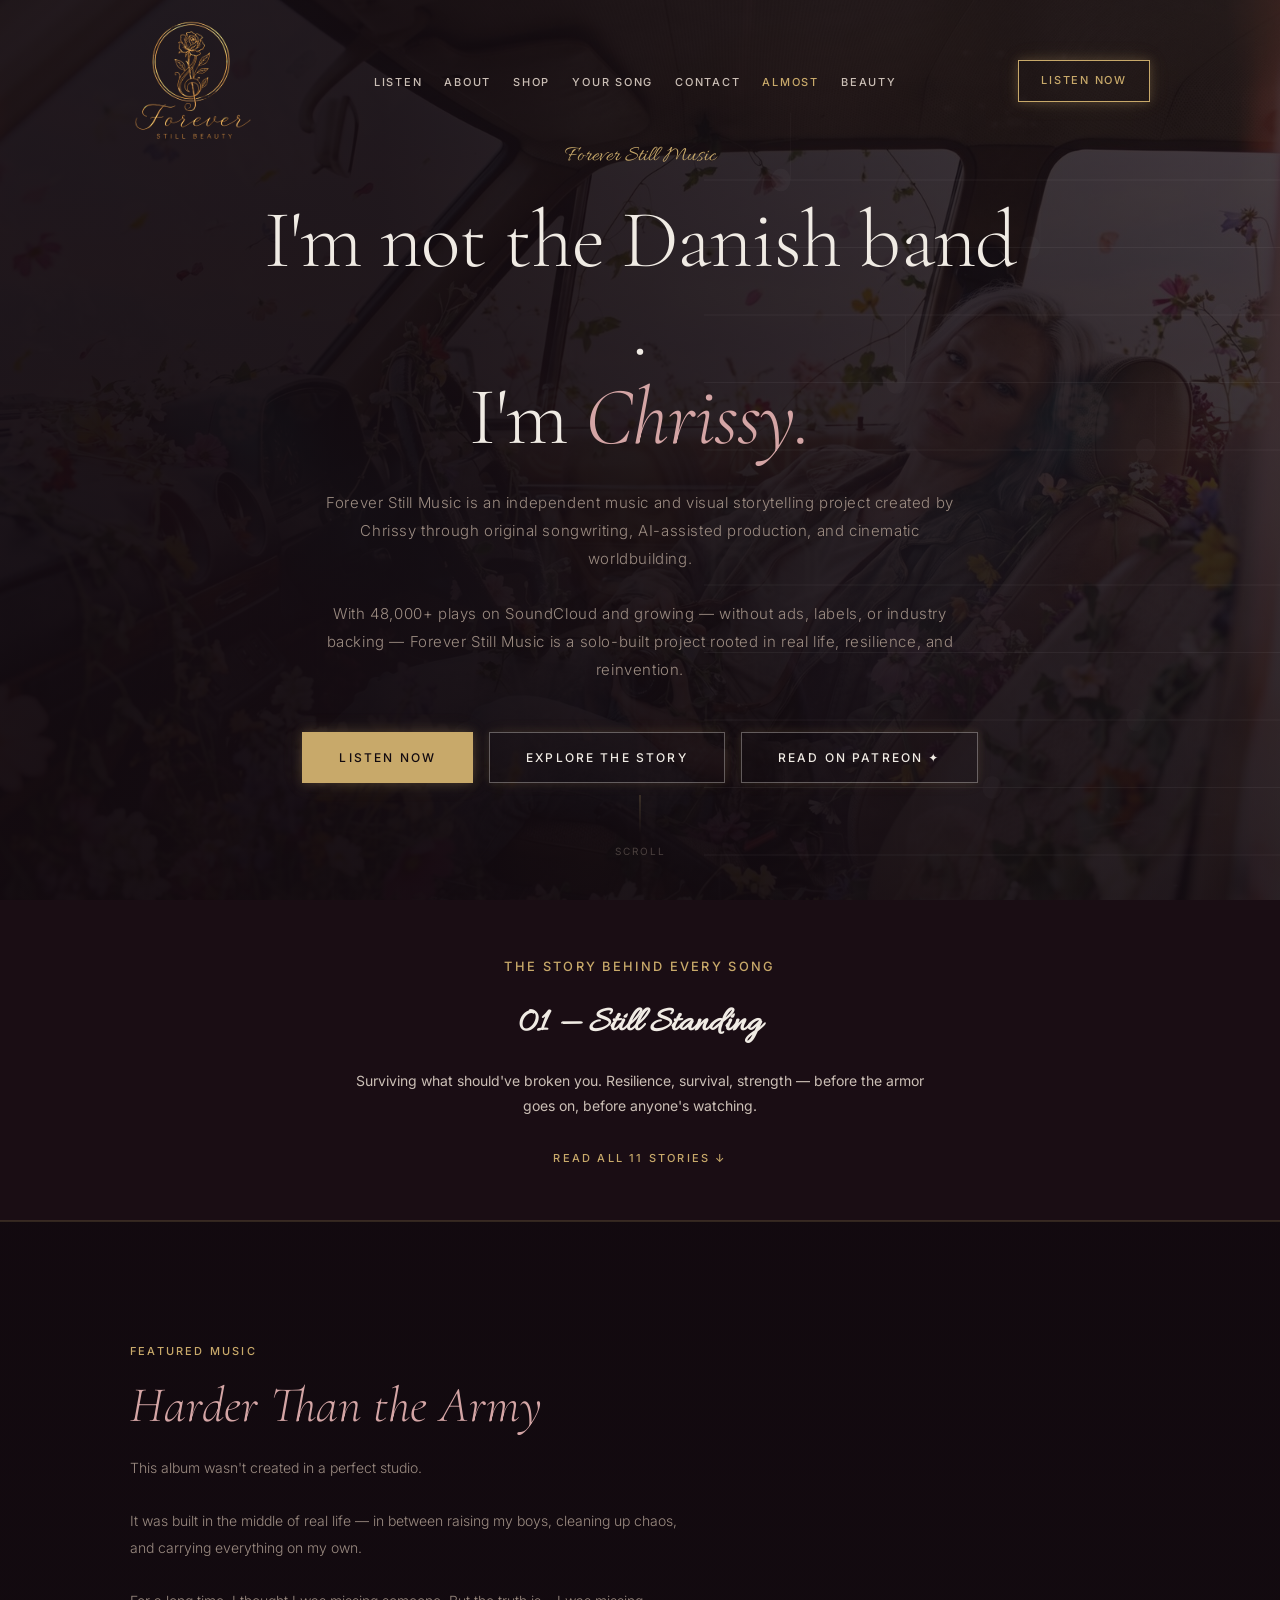
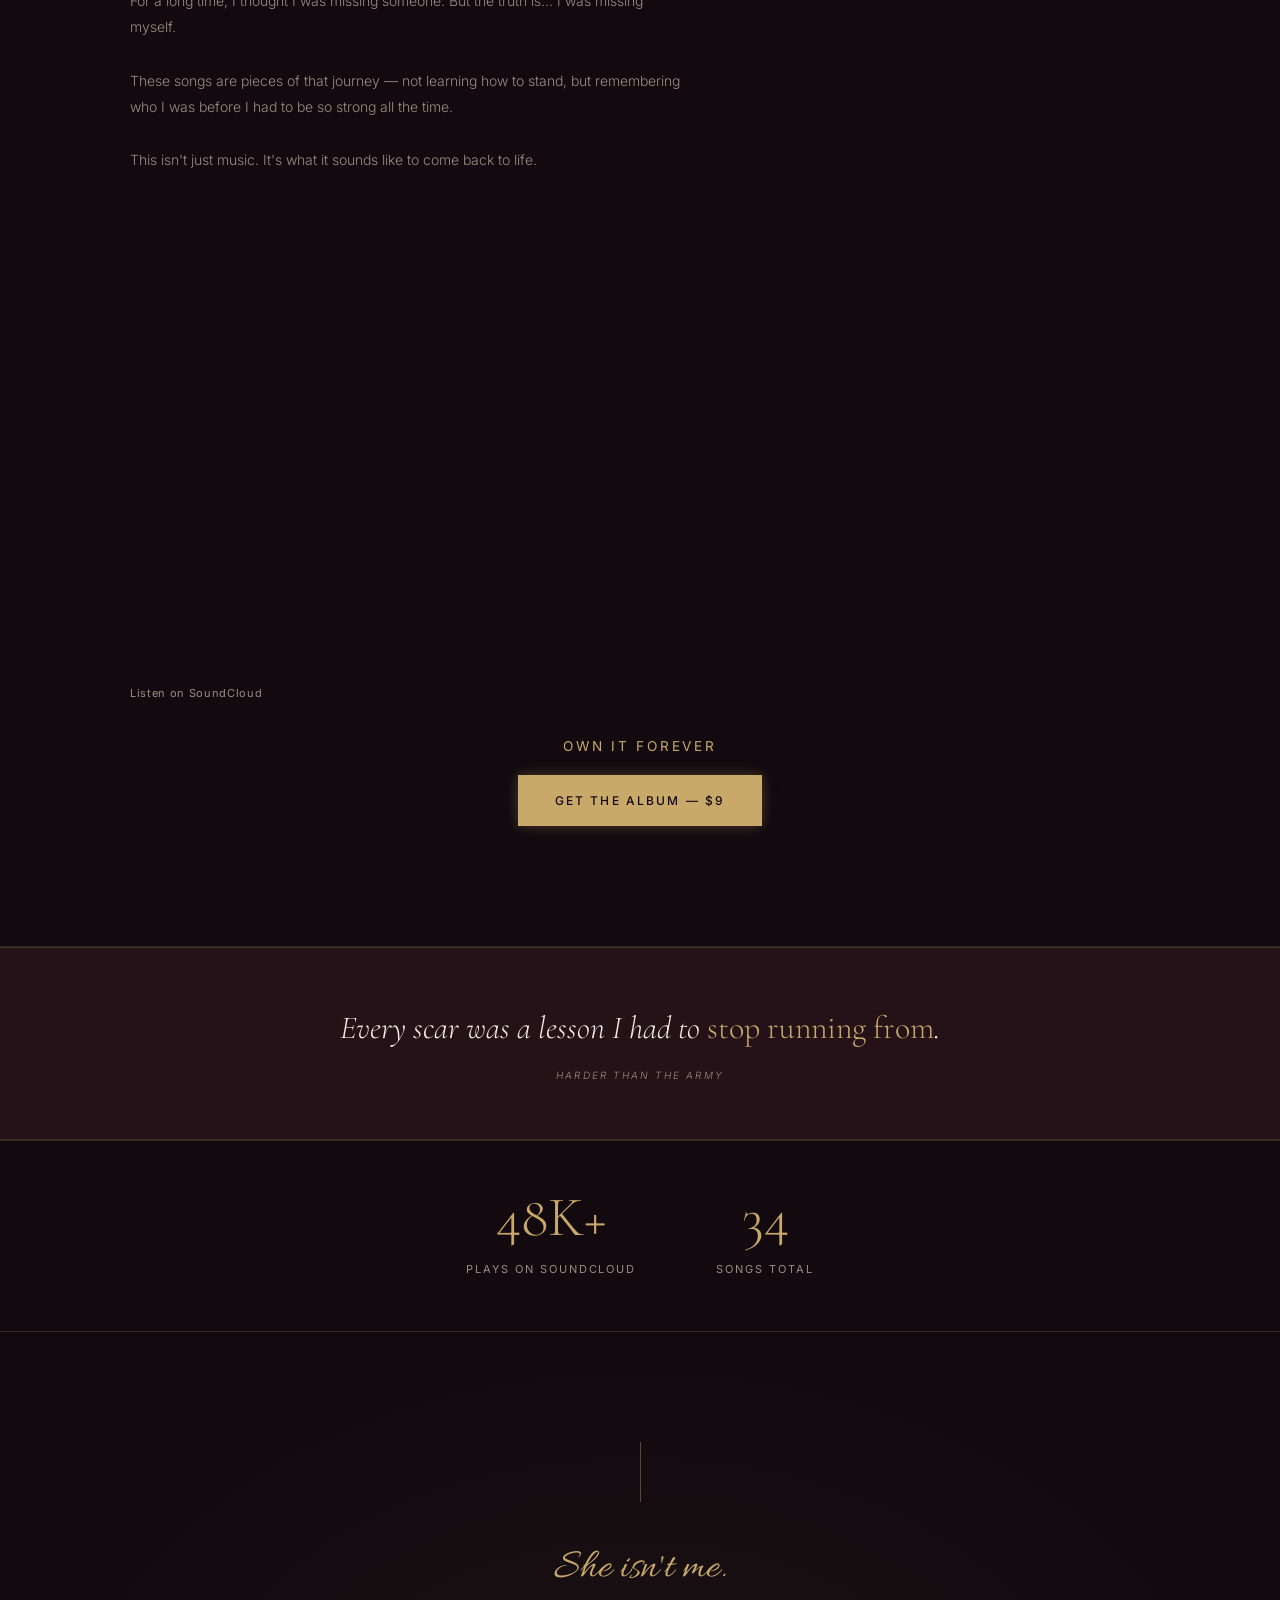
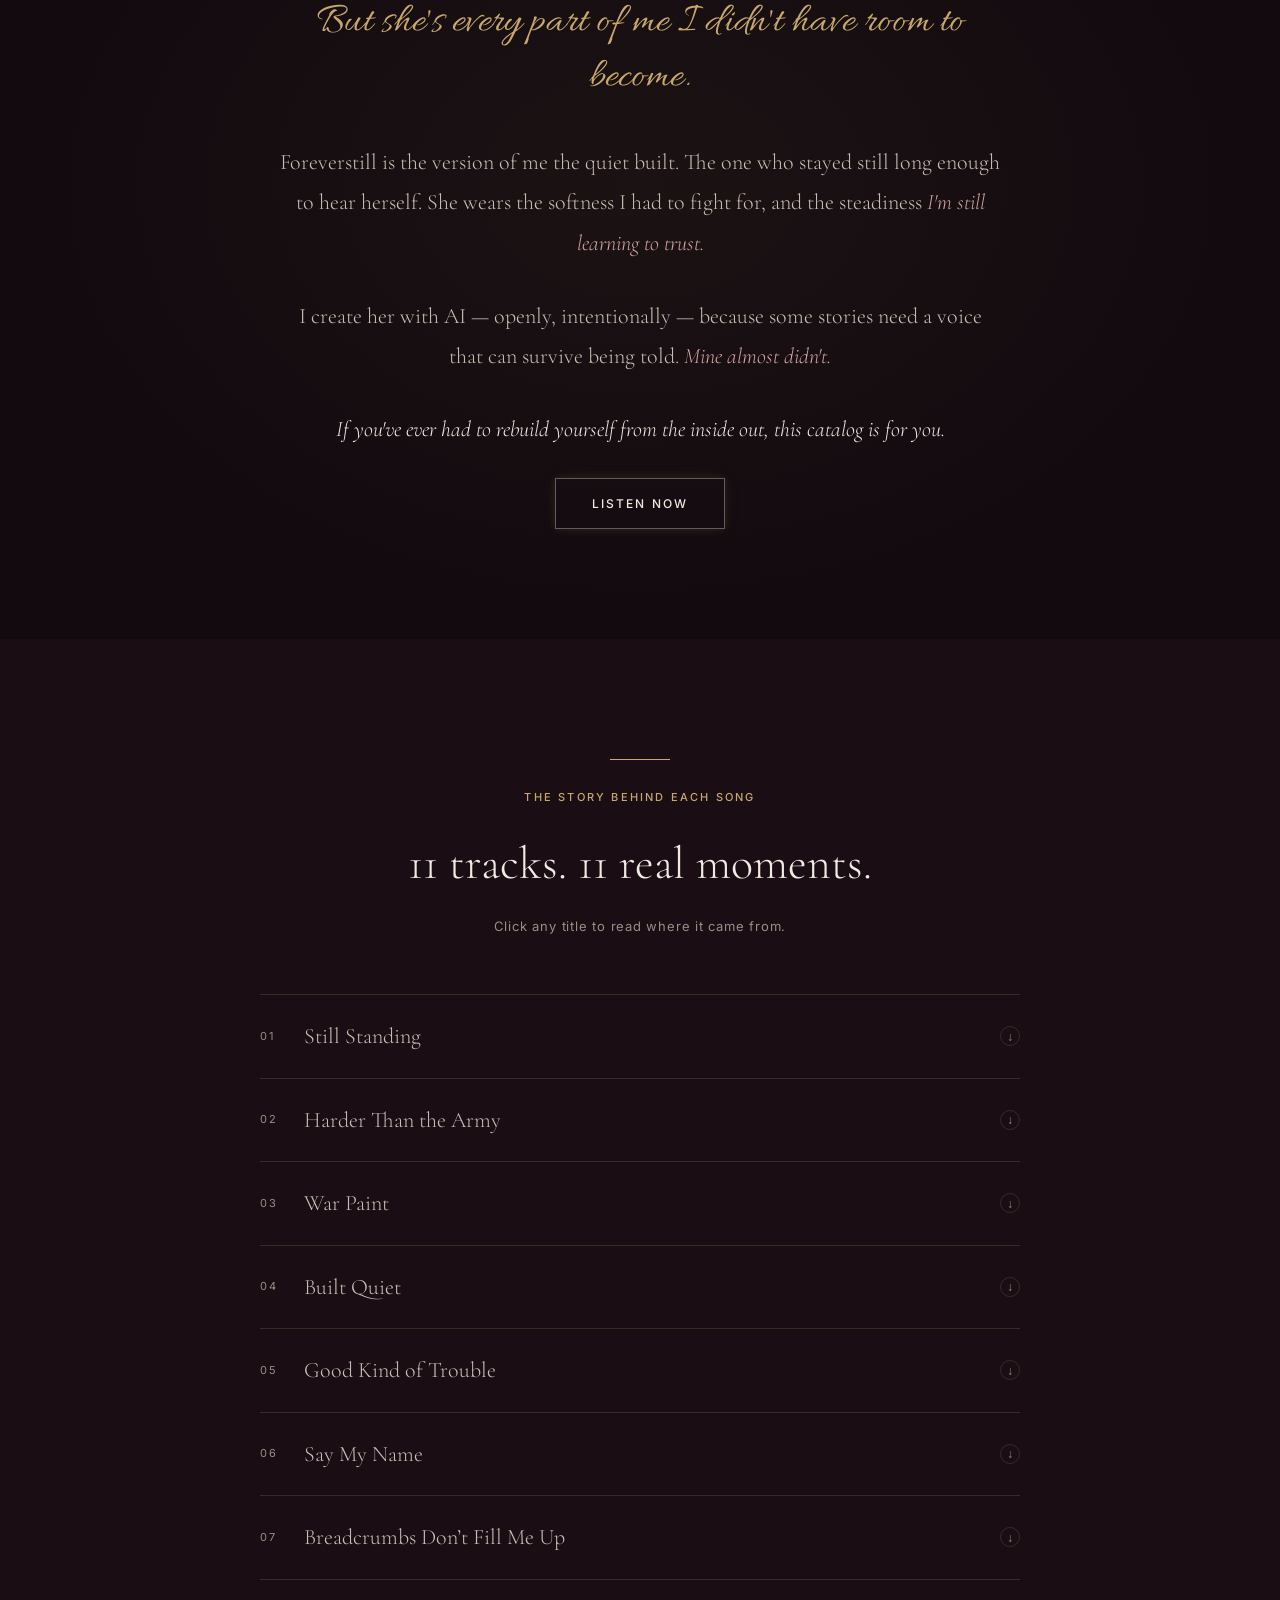
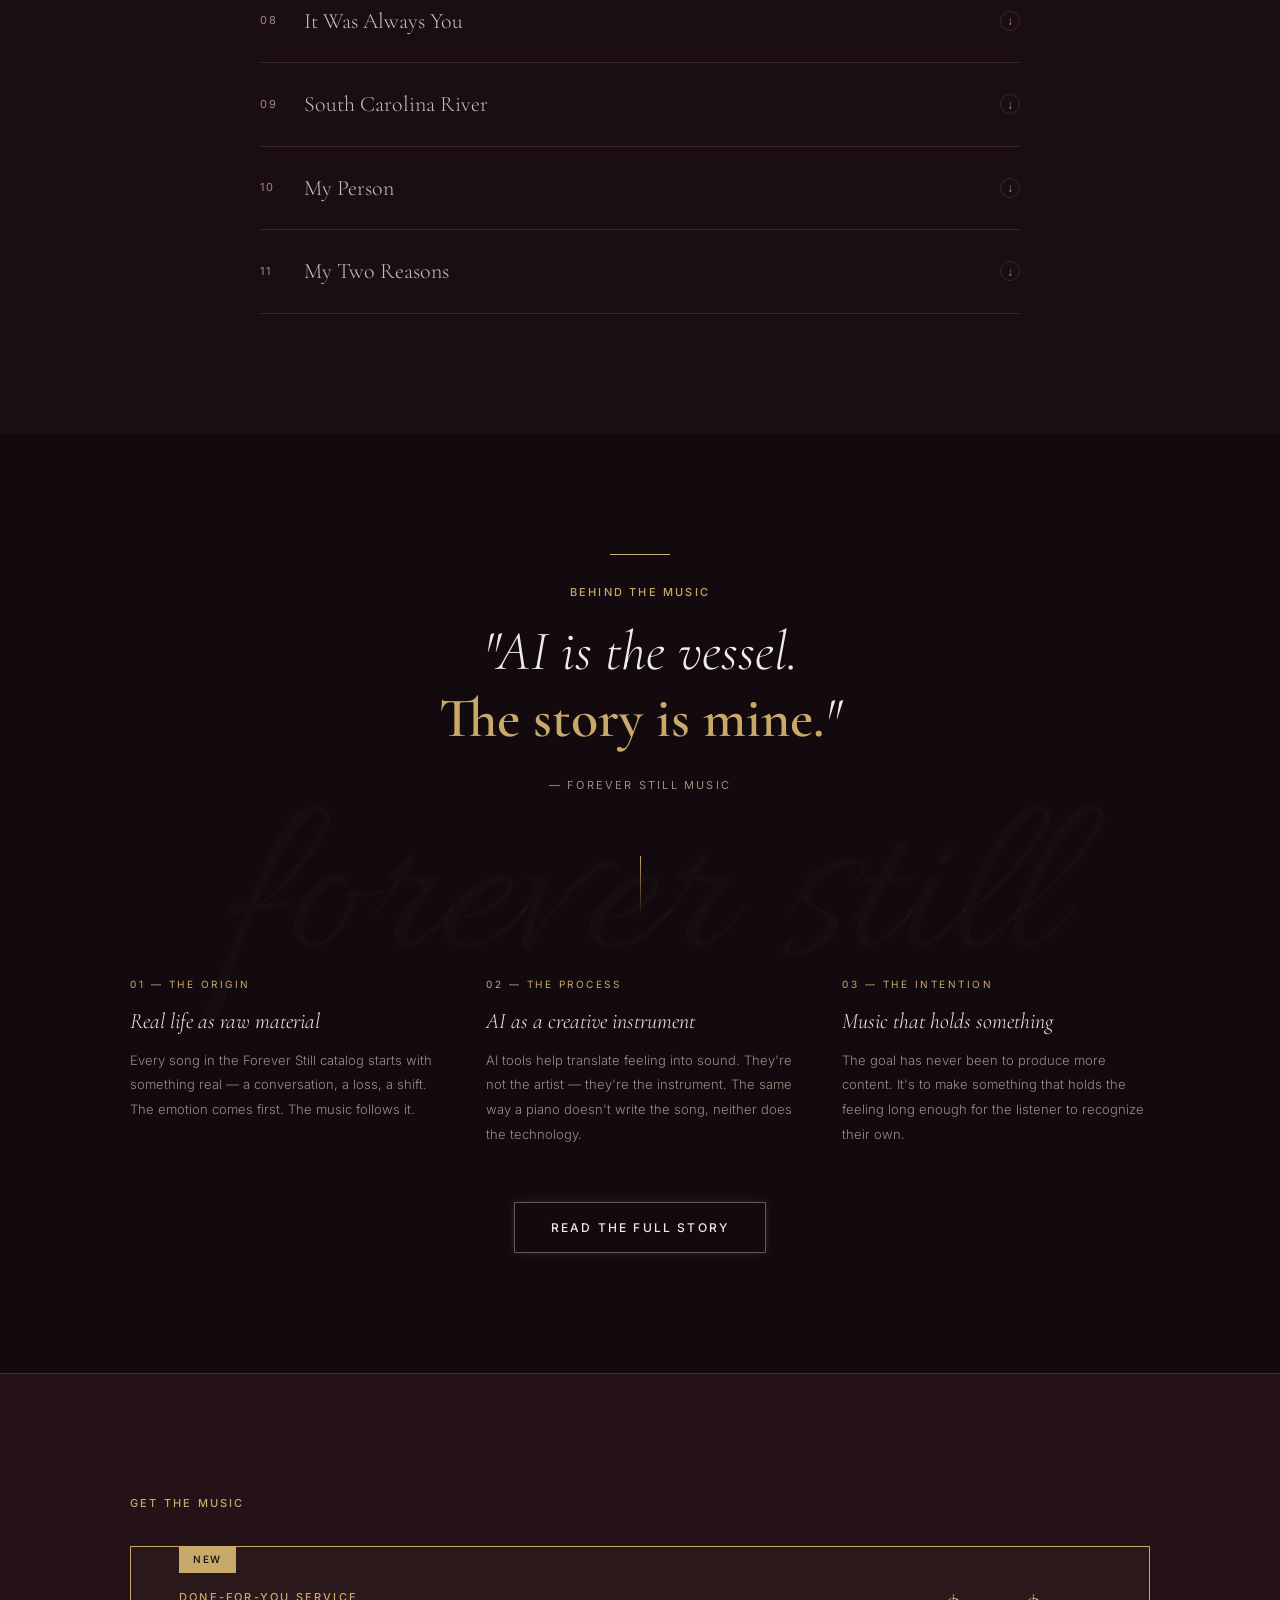
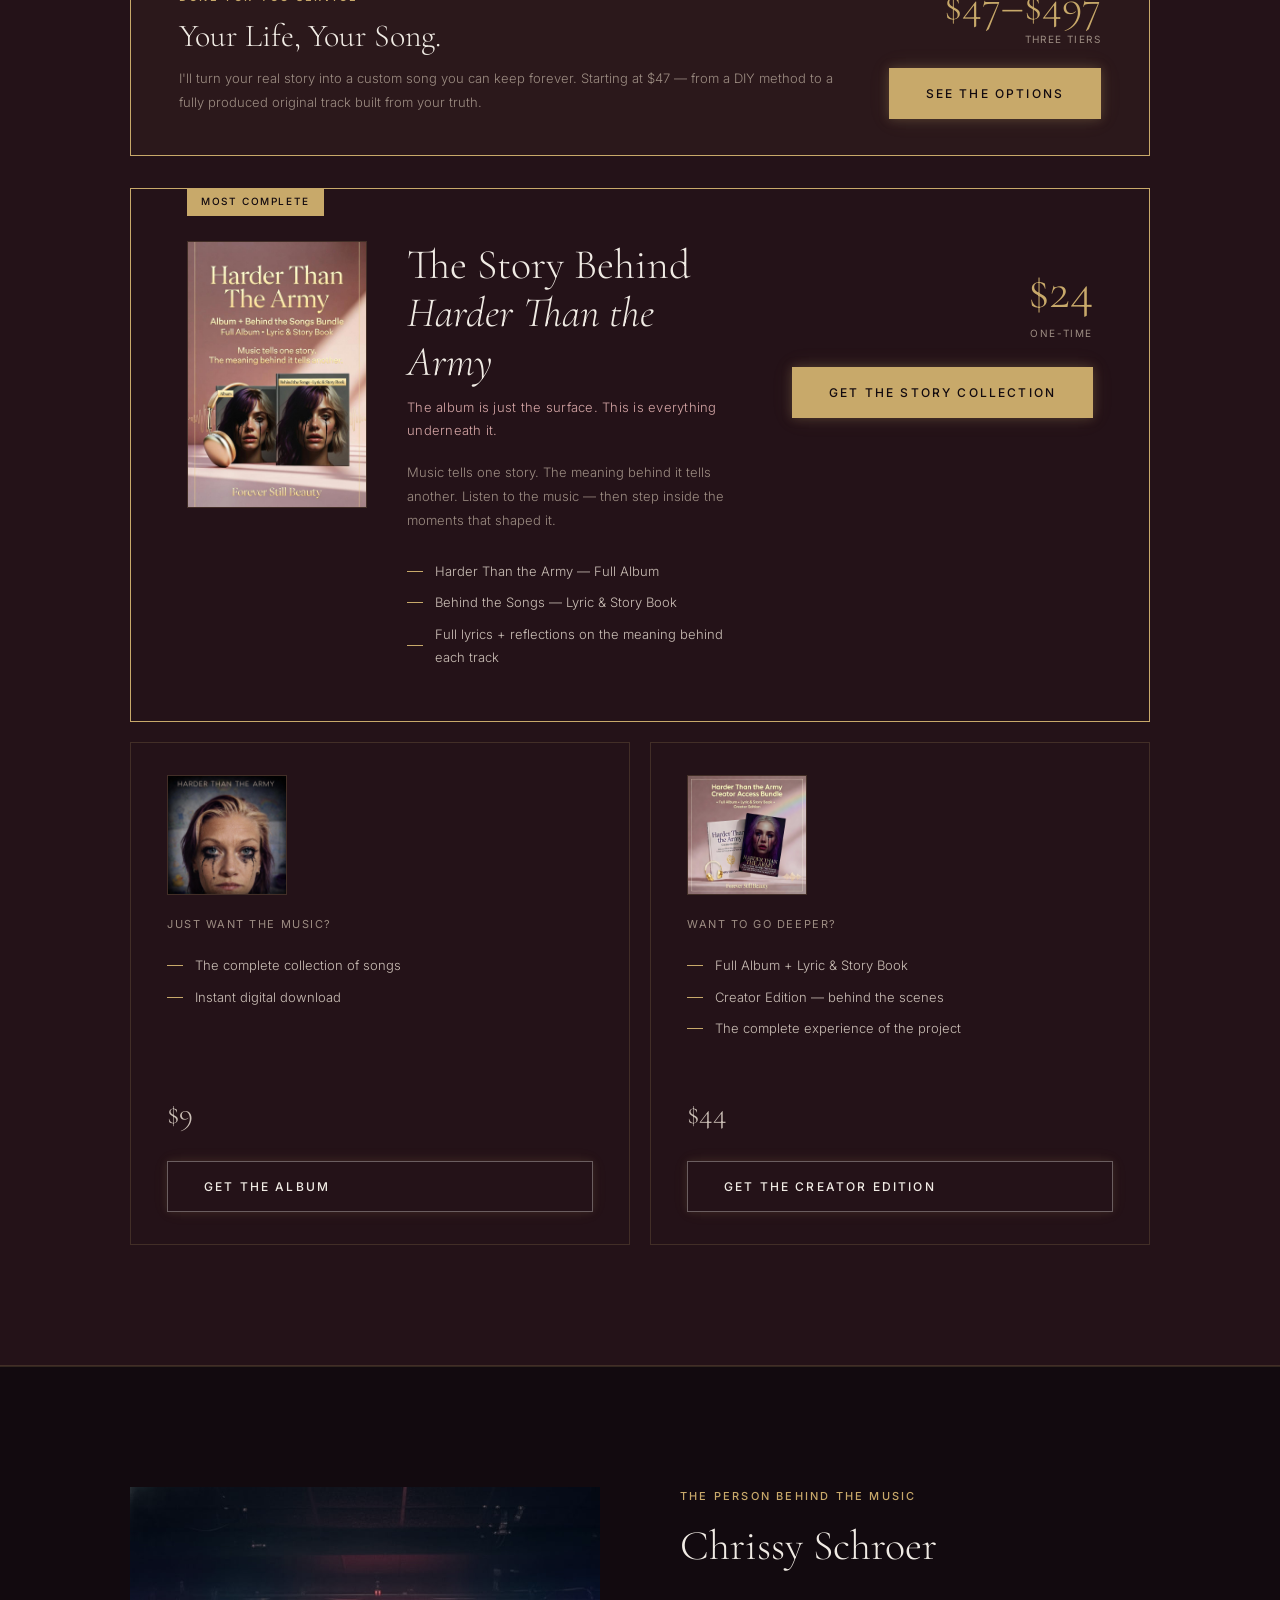
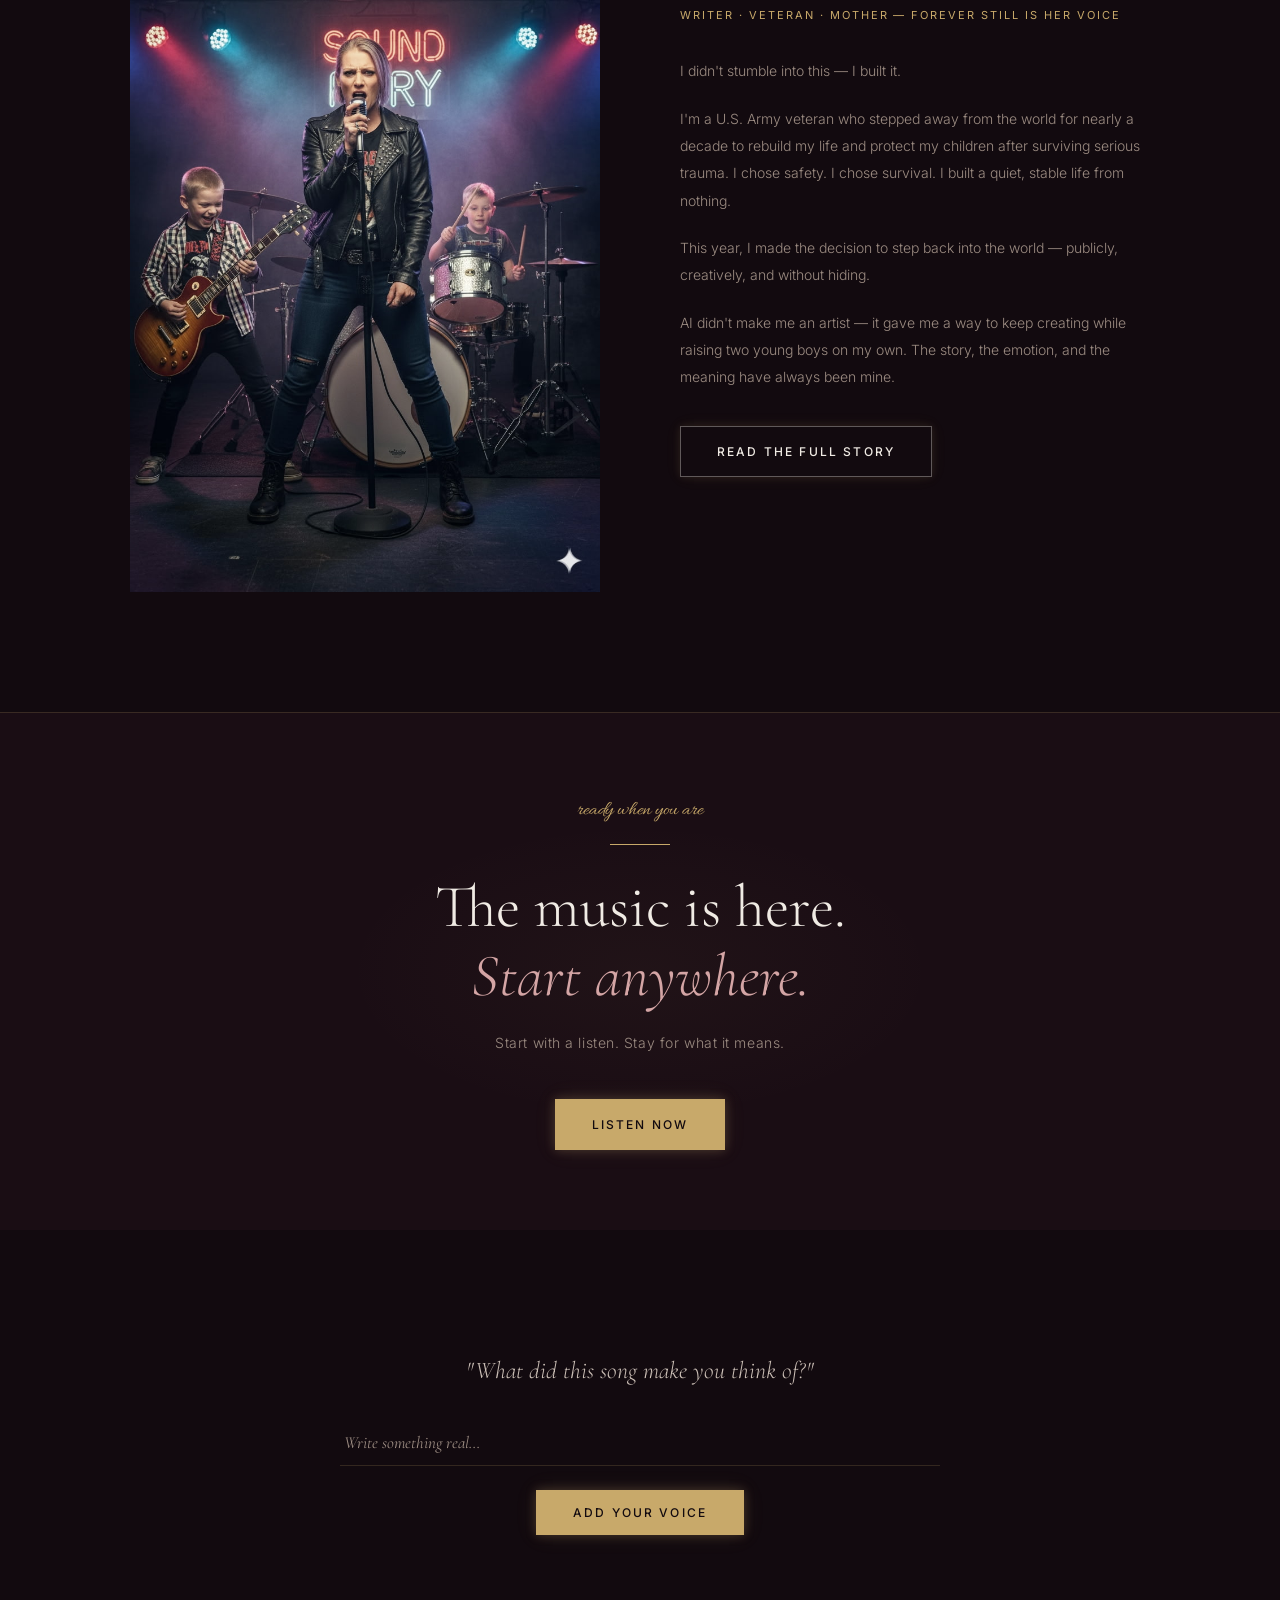
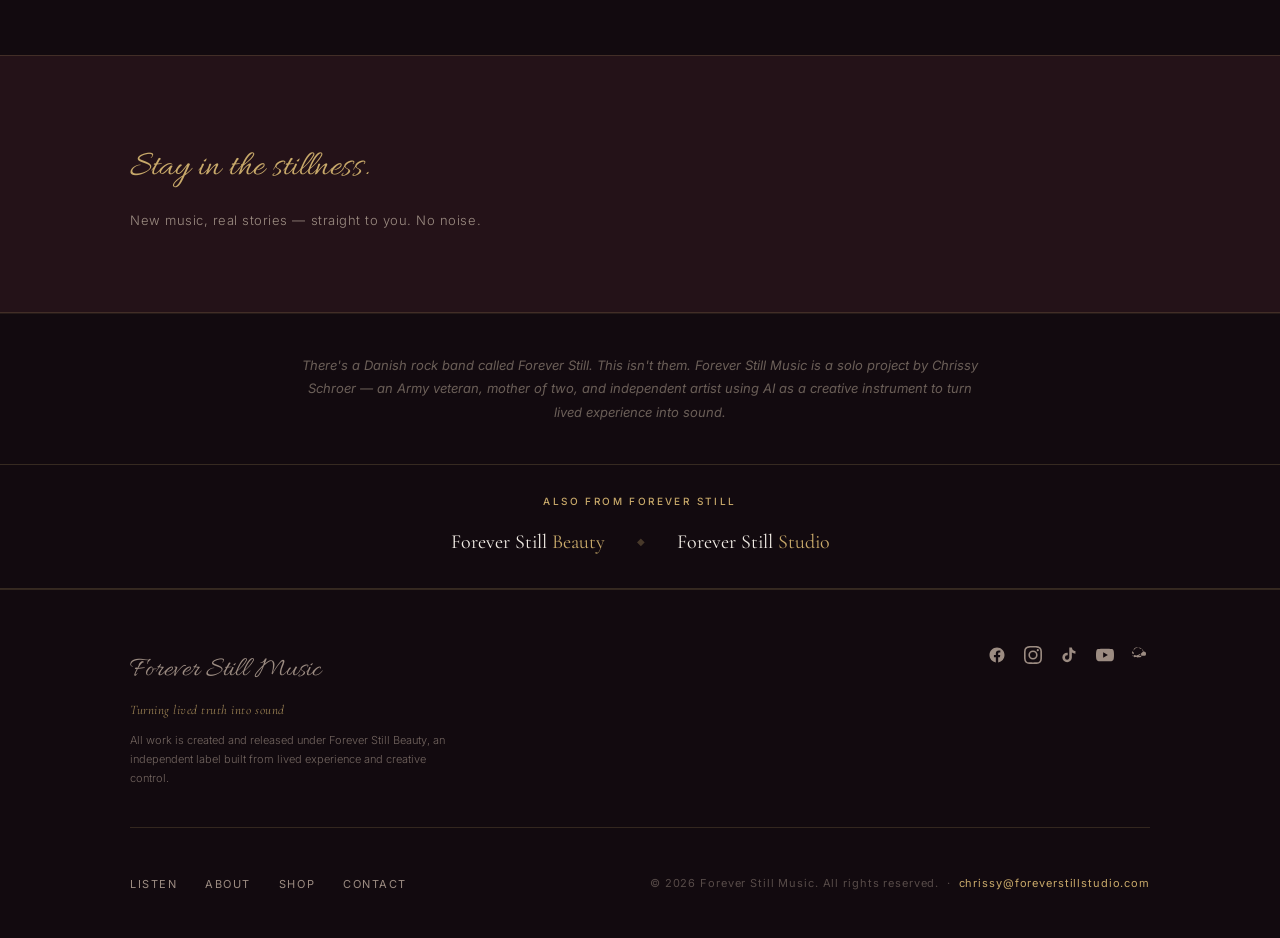
==== commit c52ee503: "Update plays count: 41K+ → 48K+ Co-Authored-By: Claude Sonnet 4.6 <noreply@anthropic.com>" ====
--- a/index.html
+++ b/index.html
@@ -5,11 +5,11 @@
   <meta name="msvalidate.01" content="E0C6E18F4C0CC4E89583FDD7A9A06F0D" />
   <meta name="viewport" content="width=device-width, initial-scale=1.0" />
   <title>Forever Still Music — Chrissy Schroer | Veteran-built, AI-assisted music</title>
-  <meta name="description" content="Veteran-built, AI-assisted music by Chrissy Schroer. 11-track debut album, 35 songs. 41K+ plays — no label, no ads. (Not the Danish band.)">
+  <meta name="description" content="Veteran-built, AI-assisted music by Chrissy Schroer. 11-track debut album, 35 songs. 48K+ plays — no label, no ads. (Not the Danish band.)">
 
   <!-- Open Graph -->
   <meta property="og:title" content="Forever Still Music — Chrissy Schroer">
-  <meta property="og:description" content="Veteran-built, AI-assisted music. 41K+ plays. Not the Danish band.">
+  <meta property="og:description" content="Veteran-built, AI-assisted music. 48K+ plays. Not the Danish band.">
   <meta property="og:image" content="https://www.foreverstillbeauty.com/images/album-cover.jpg">
   <meta property="og:url" content="https://www.foreverstillbeauty.com/">
   <meta property="og:type" content="website">
@@ -1491,7 +1491,7 @@
         </h1>
         <p class="hero__sub">
           Forever Still Music is an independent music and visual storytelling project created by Chrissy through original songwriting, AI-assisted production, and cinematic worldbuilding.<br /><br />
-With 41,000+ plays on SoundCloud and growing — without ads, labels, or industry backing — Forever Still Music is a solo-built project rooted in real life, resilience, and reinvention.
+With 48,000+ plays on SoundCloud and growing — without ads, labels, or industry backing — Forever Still Music is a solo-built project rooted in real life, resilience, and reinvention.
         </p>
         <div class="hero__ctas">
           <a href="#music" class="btn btn--primary">Listen Now</a>
@@ -1572,7 +1572,7 @@
     <div class="container">
       <div class="stats__inner">
         <div class="stats__item">
-          <span class="stats__num">41K+</span>
+          <span class="stats__num">48K+</span>
           <span class="stats__label">Plays on SoundCloud</span>
         </div>
         <div class="stats__item">
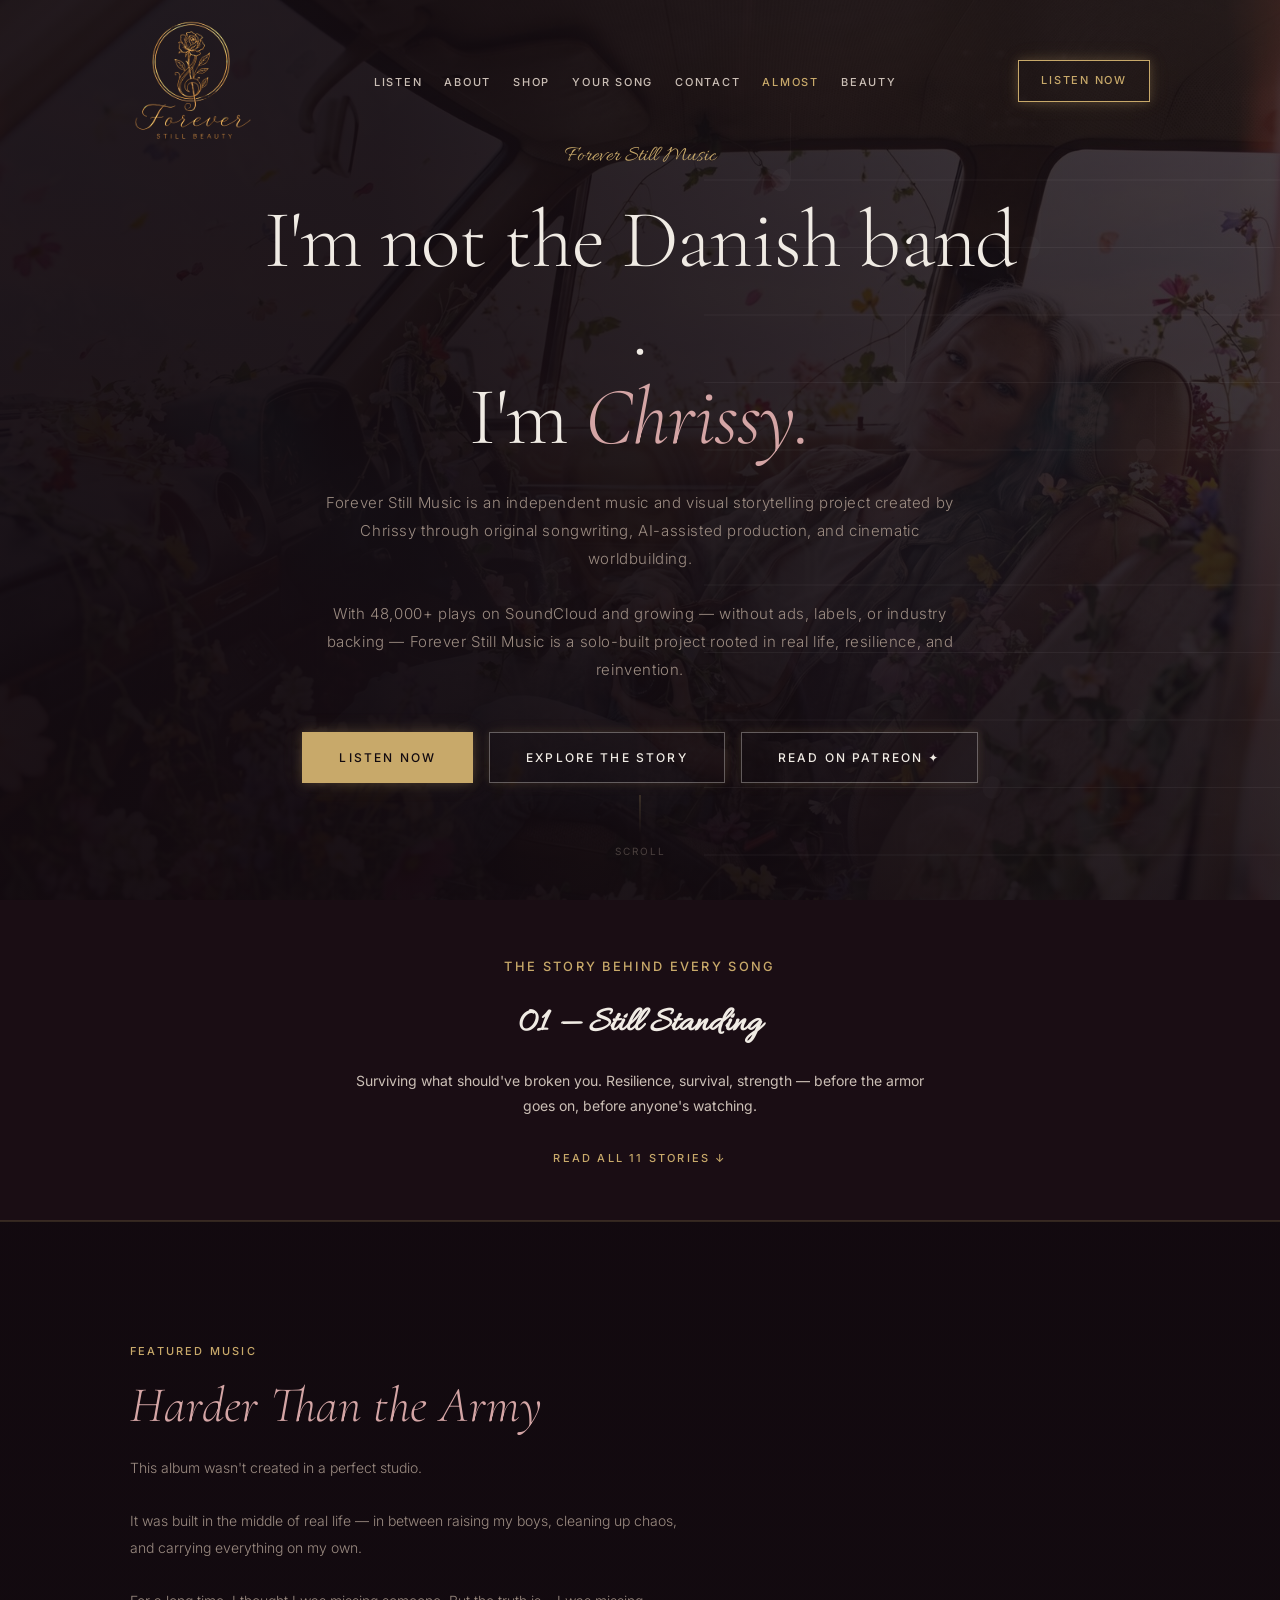
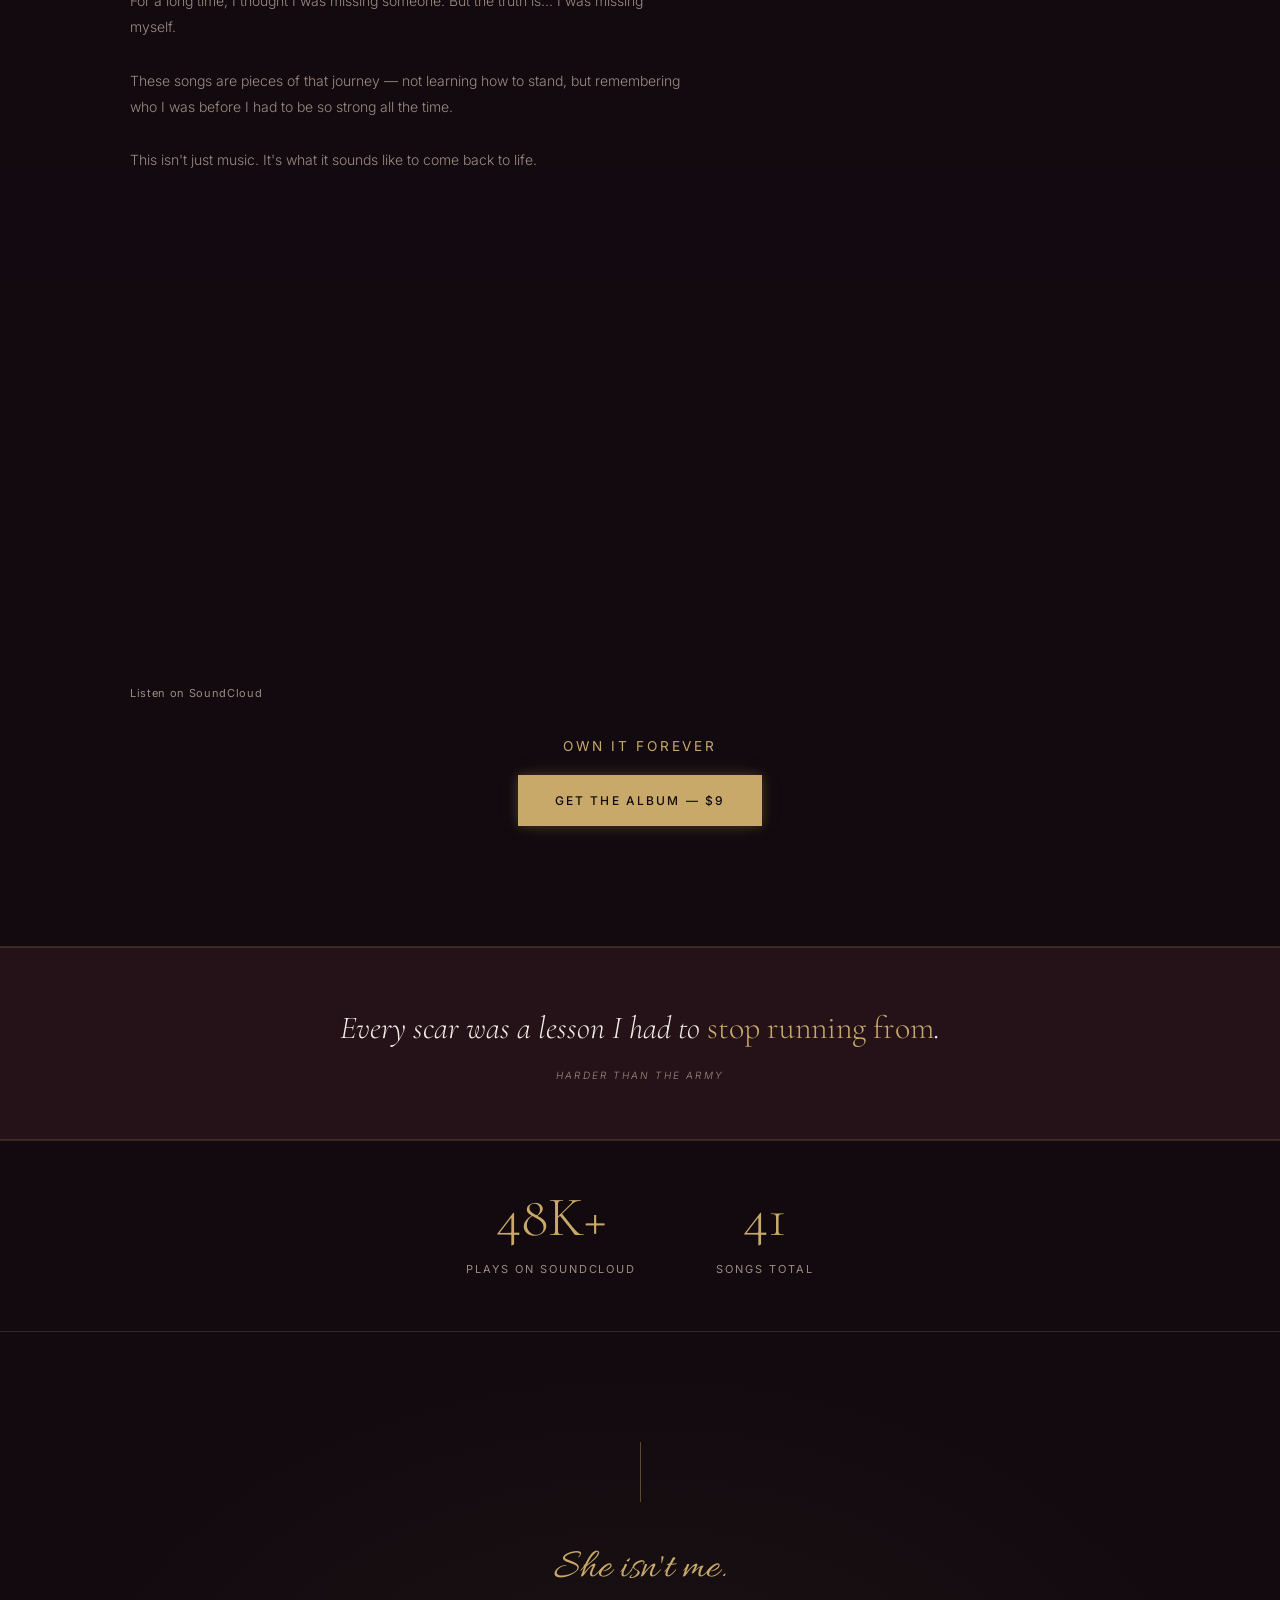
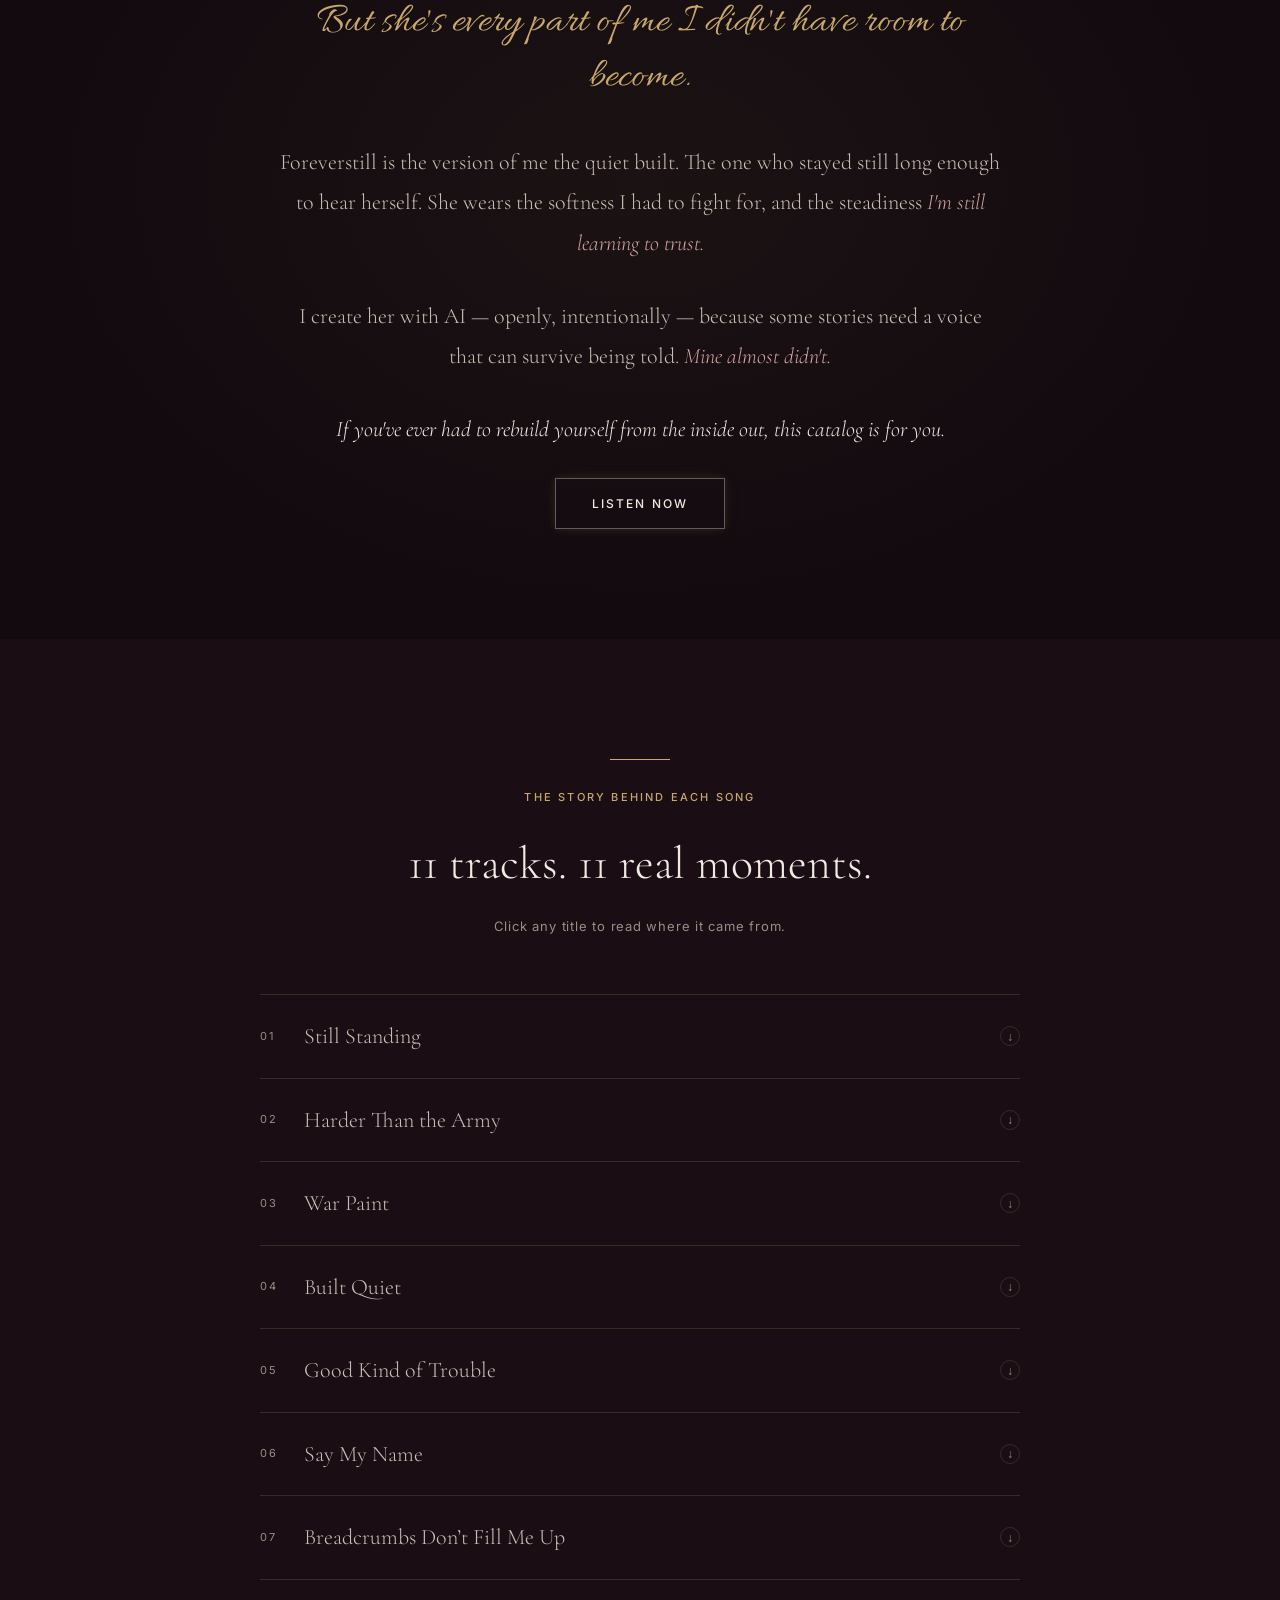
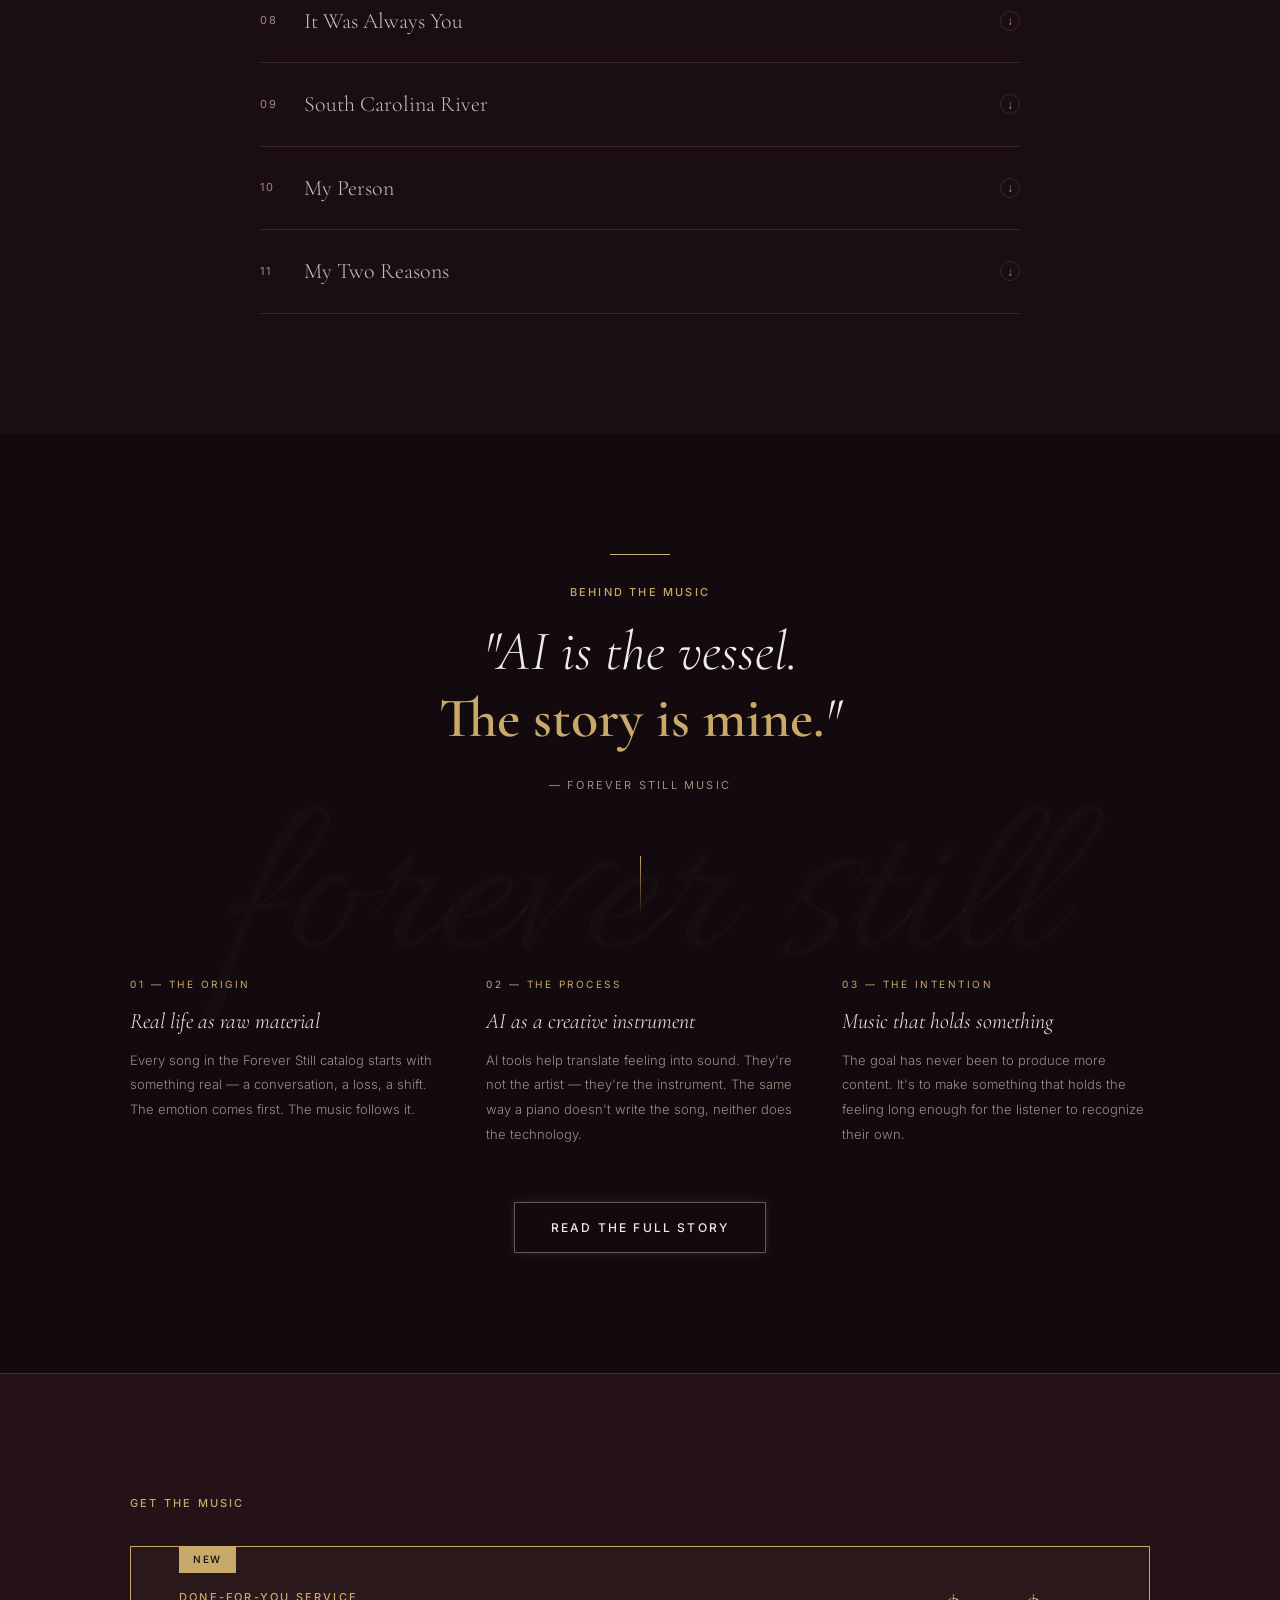
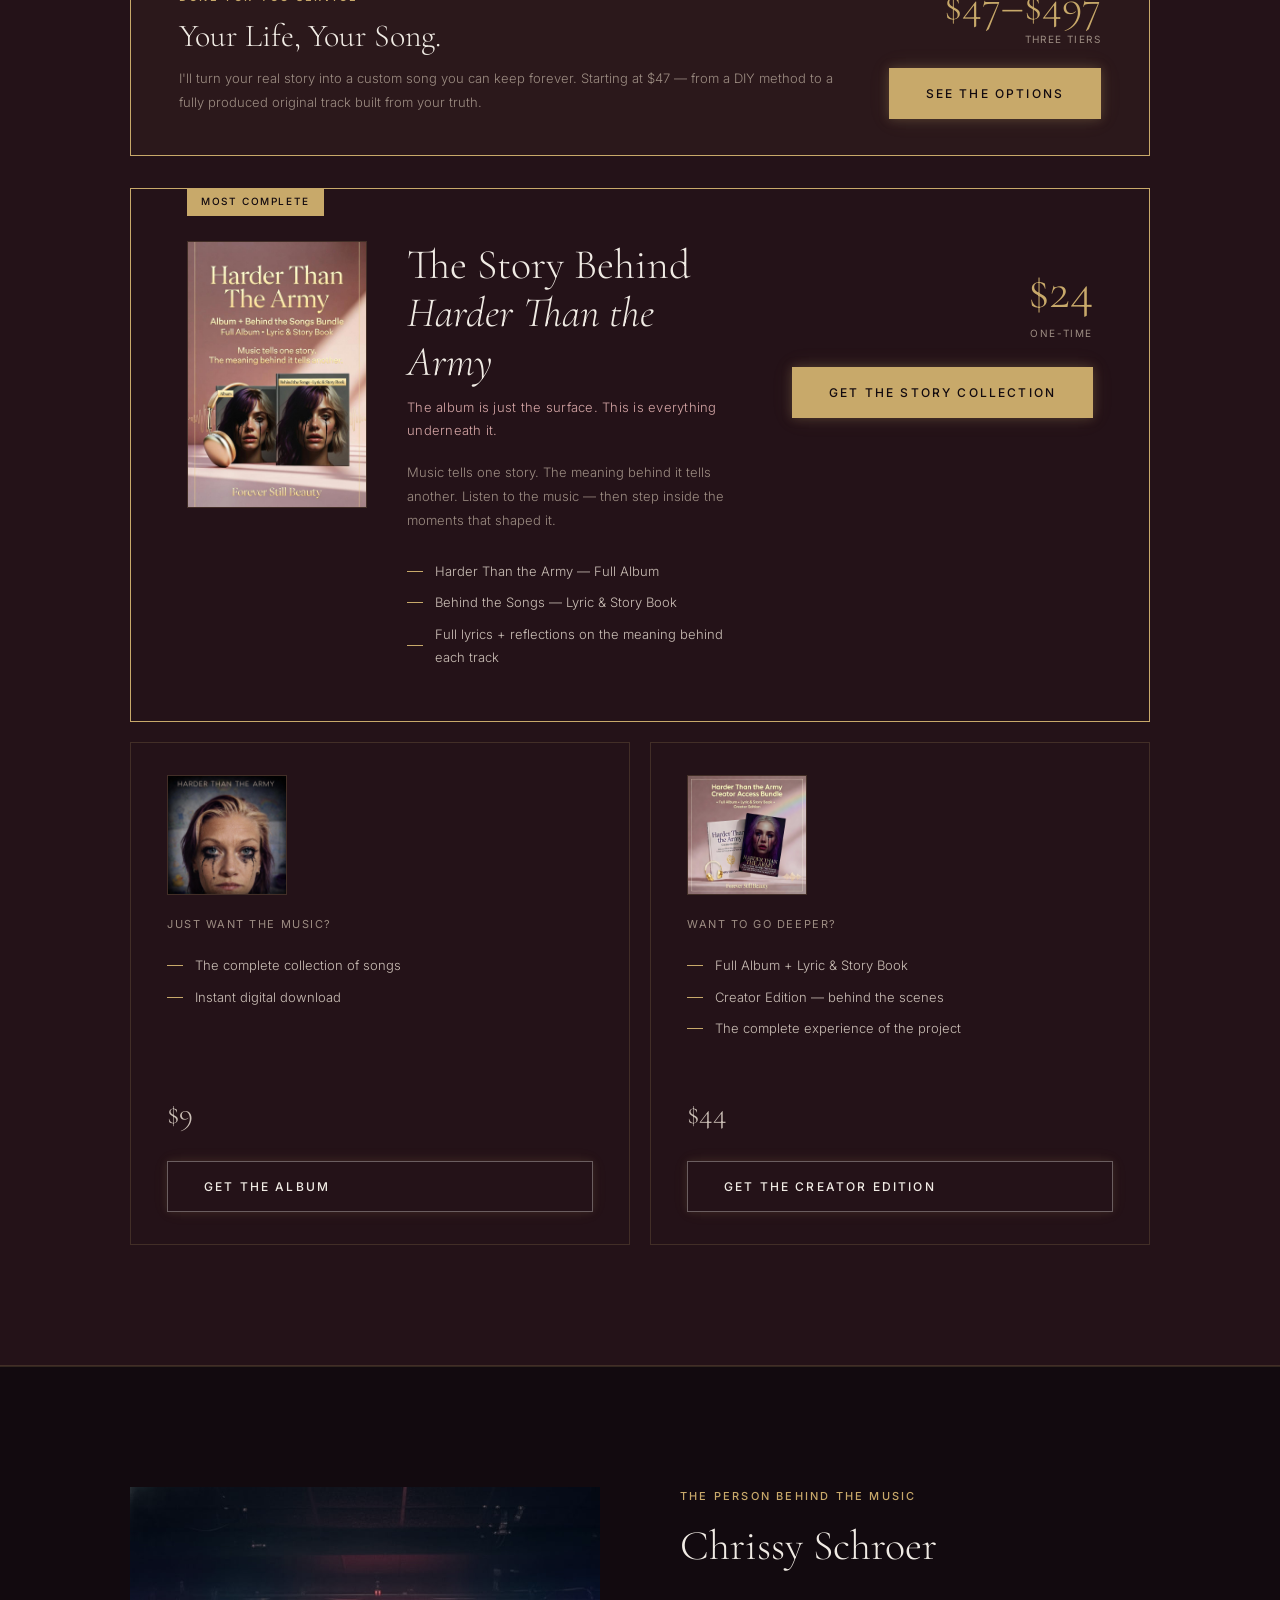
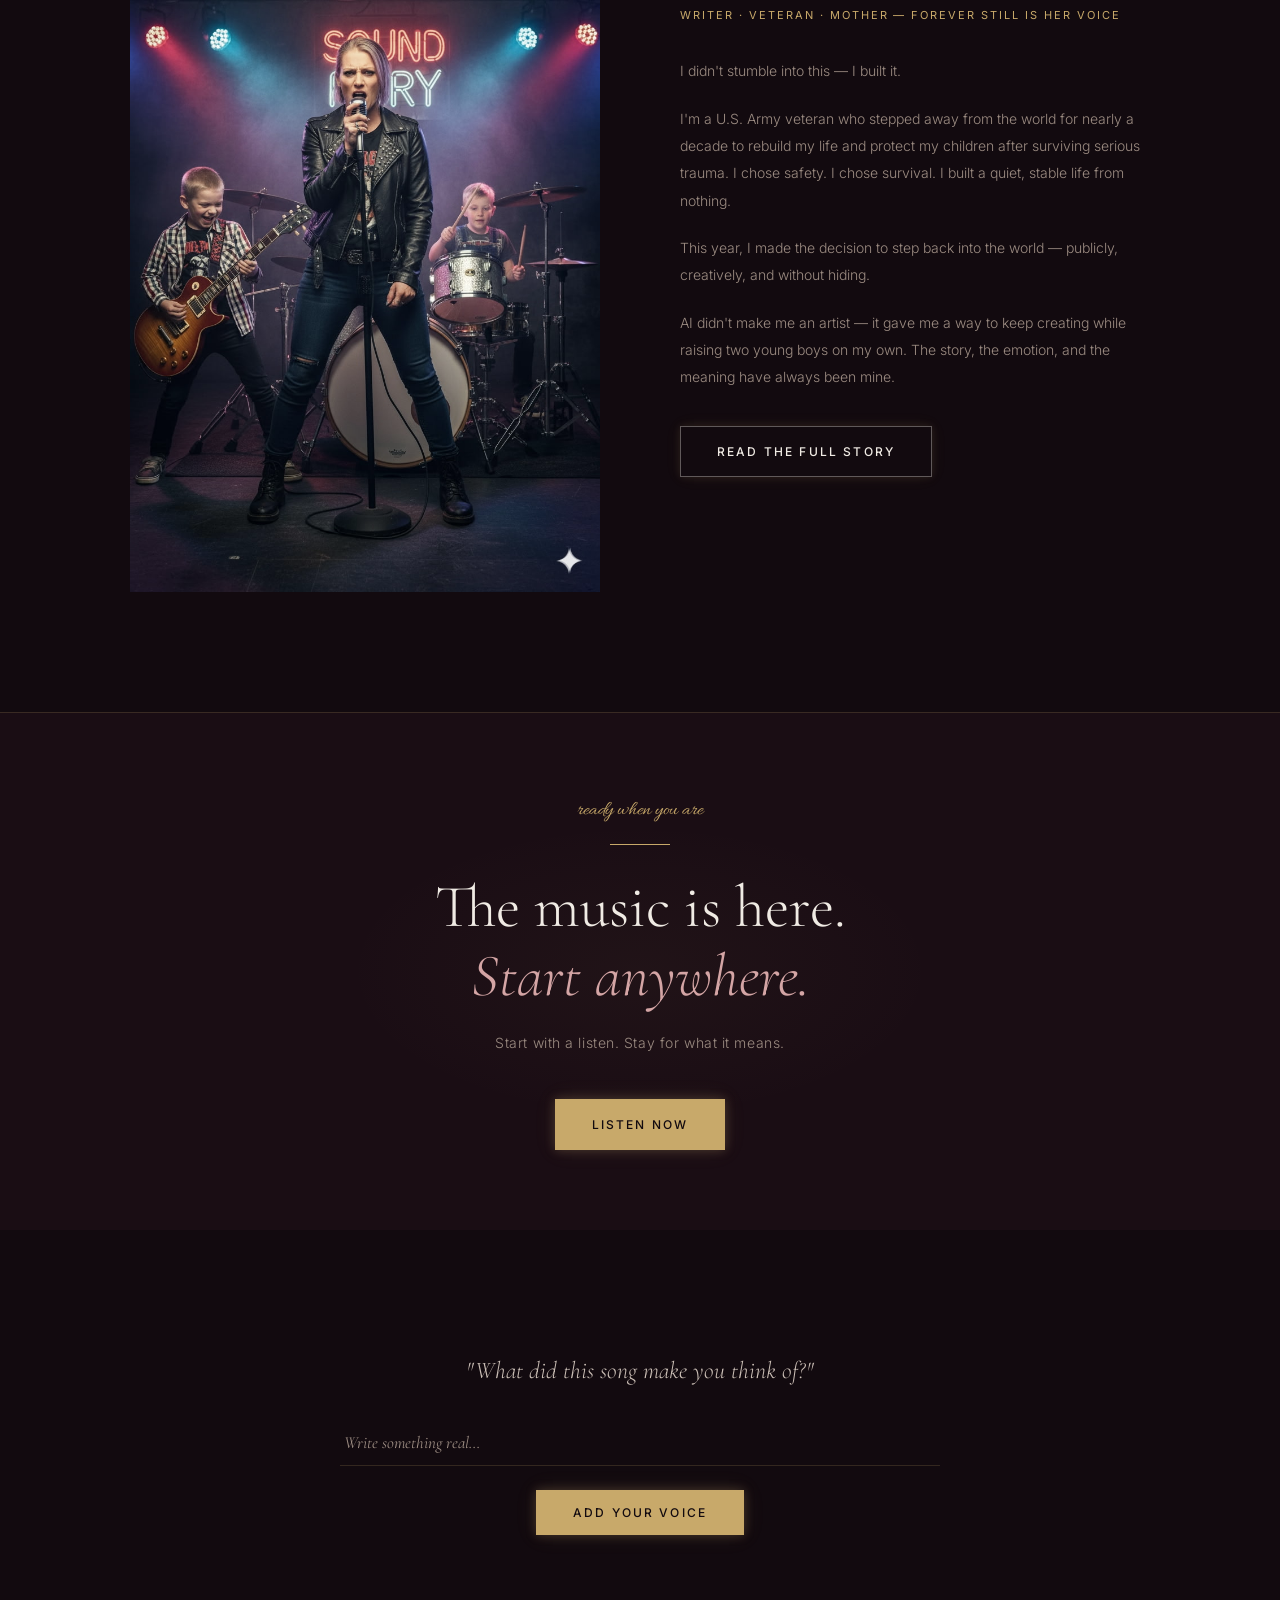
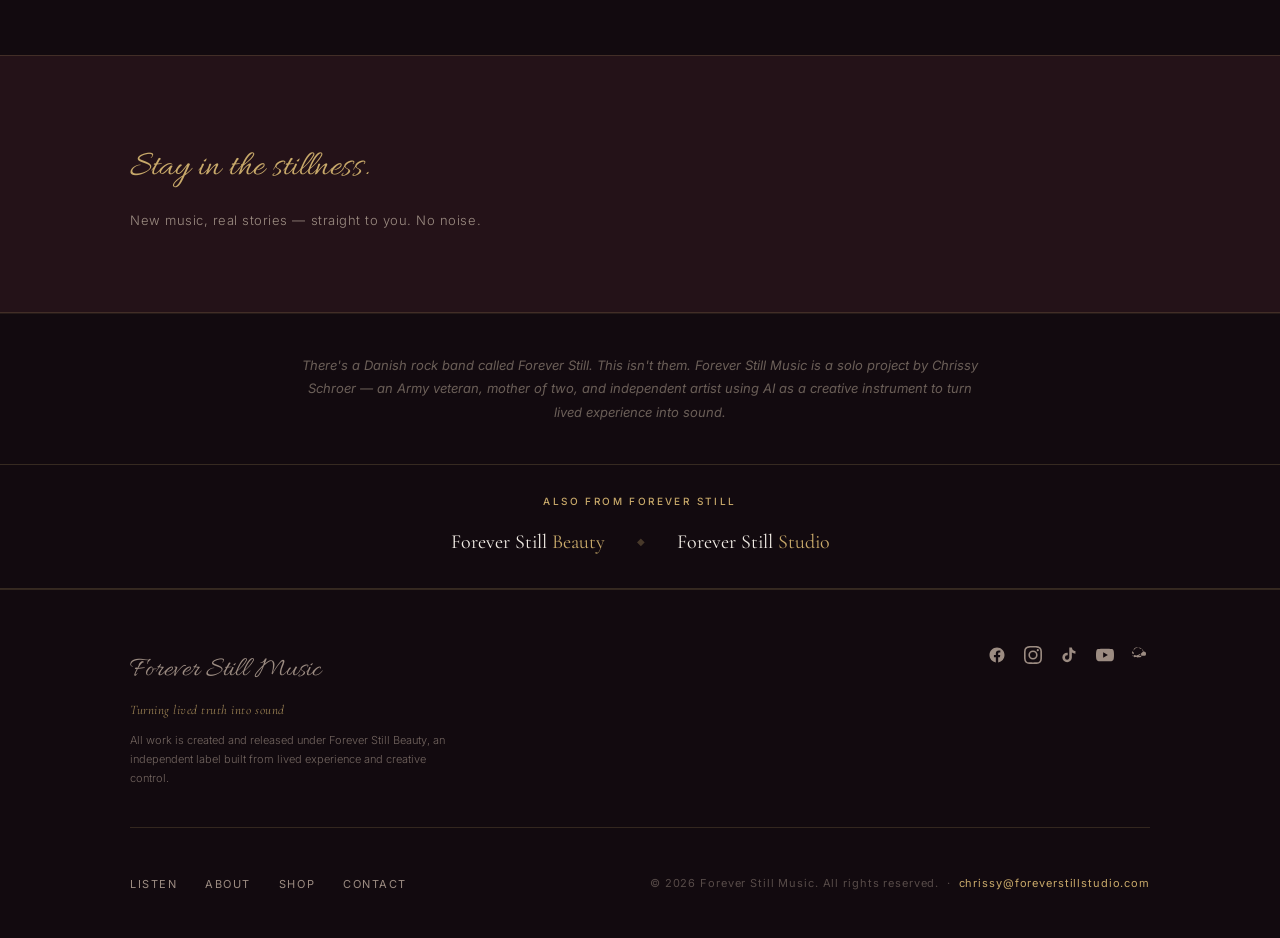
==== commit 6630d9d0: "Update song count: 35 → 41 songs total Co-Authored-By: Claude Sonnet 4.6 <noreply@anthropic.com>" ====
--- a/index.html
+++ b/index.html
@@ -5,7 +5,7 @@
   <meta name="msvalidate.01" content="E0C6E18F4C0CC4E89583FDD7A9A06F0D" />
   <meta name="viewport" content="width=device-width, initial-scale=1.0" />
   <title>Forever Still Music — Chrissy Schroer | Veteran-built, AI-assisted music</title>
-  <meta name="description" content="Veteran-built, AI-assisted music by Chrissy Schroer. 11-track debut album, 35 songs. 48K+ plays — no label, no ads. (Not the Danish band.)">
+  <meta name="description" content="Veteran-built, AI-assisted music by Chrissy Schroer. 11-track debut album, 41 songs. 48K+ plays — no label, no ads. (Not the Danish band.)">
 
   <!-- Open Graph -->
   <meta property="og:title" content="Forever Still Music — Chrissy Schroer">
@@ -19,7 +19,7 @@
   <!-- Twitter -->
   <meta name="twitter:card" content="summary_large_image">
   <meta name="twitter:title" content="Forever Still Music — Chrissy Schroer">
-  <meta name="twitter:description" content="Veteran-built, AI-assisted music. 11-track debut album. 35 songs in the full catalog.">
+  <meta name="twitter:description" content="Veteran-built, AI-assisted music. 11-track debut album. 41 songs in the full catalog.">
   <meta name="twitter:image" content="https://www.foreverstillbeauty.com/images/album-cover.jpg">
 
   <!-- Schema.org Structured Data -->
@@ -1576,7 +1576,7 @@
           <span class="stats__label">Plays on SoundCloud</span>
         </div>
         <div class="stats__item">
-          <span class="stats__num">34</span>
+          <span class="stats__num">41</span>
           <span class="stats__label">Songs Total</span>
         </div>
       </div>
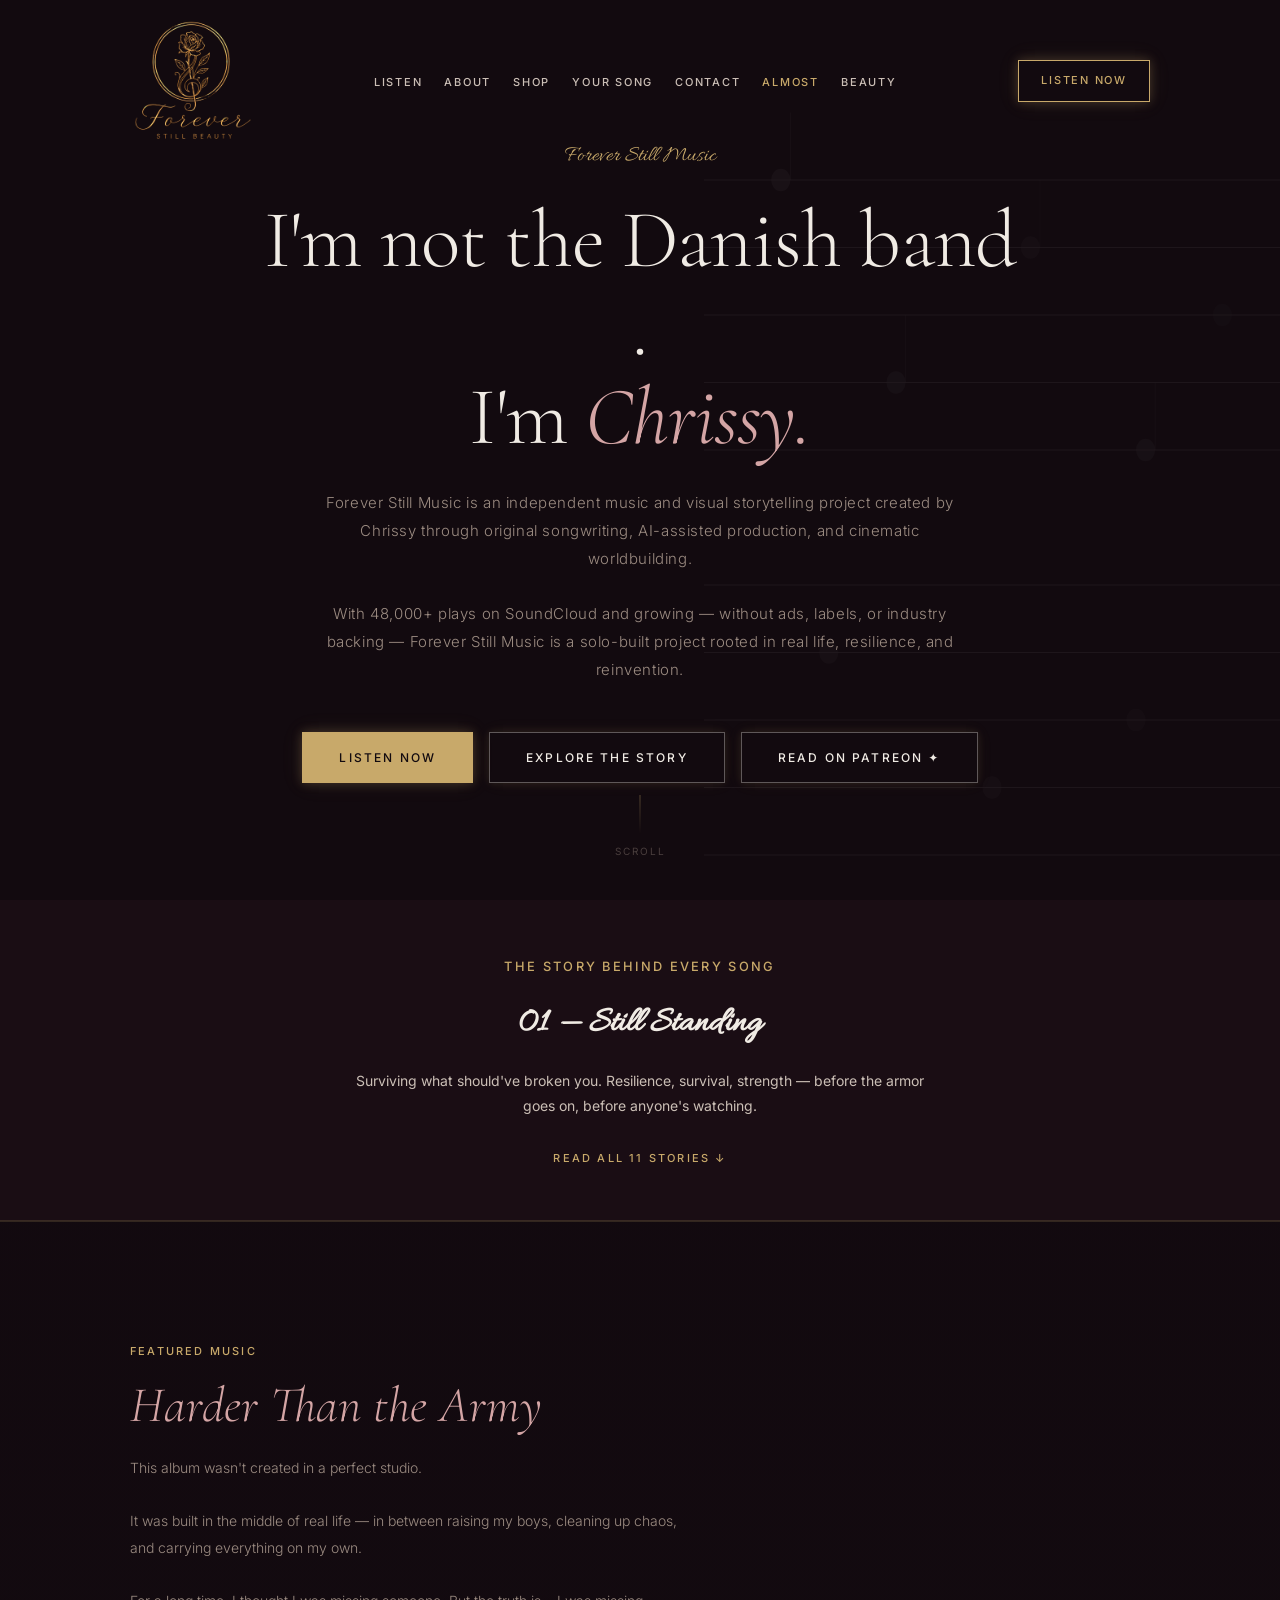
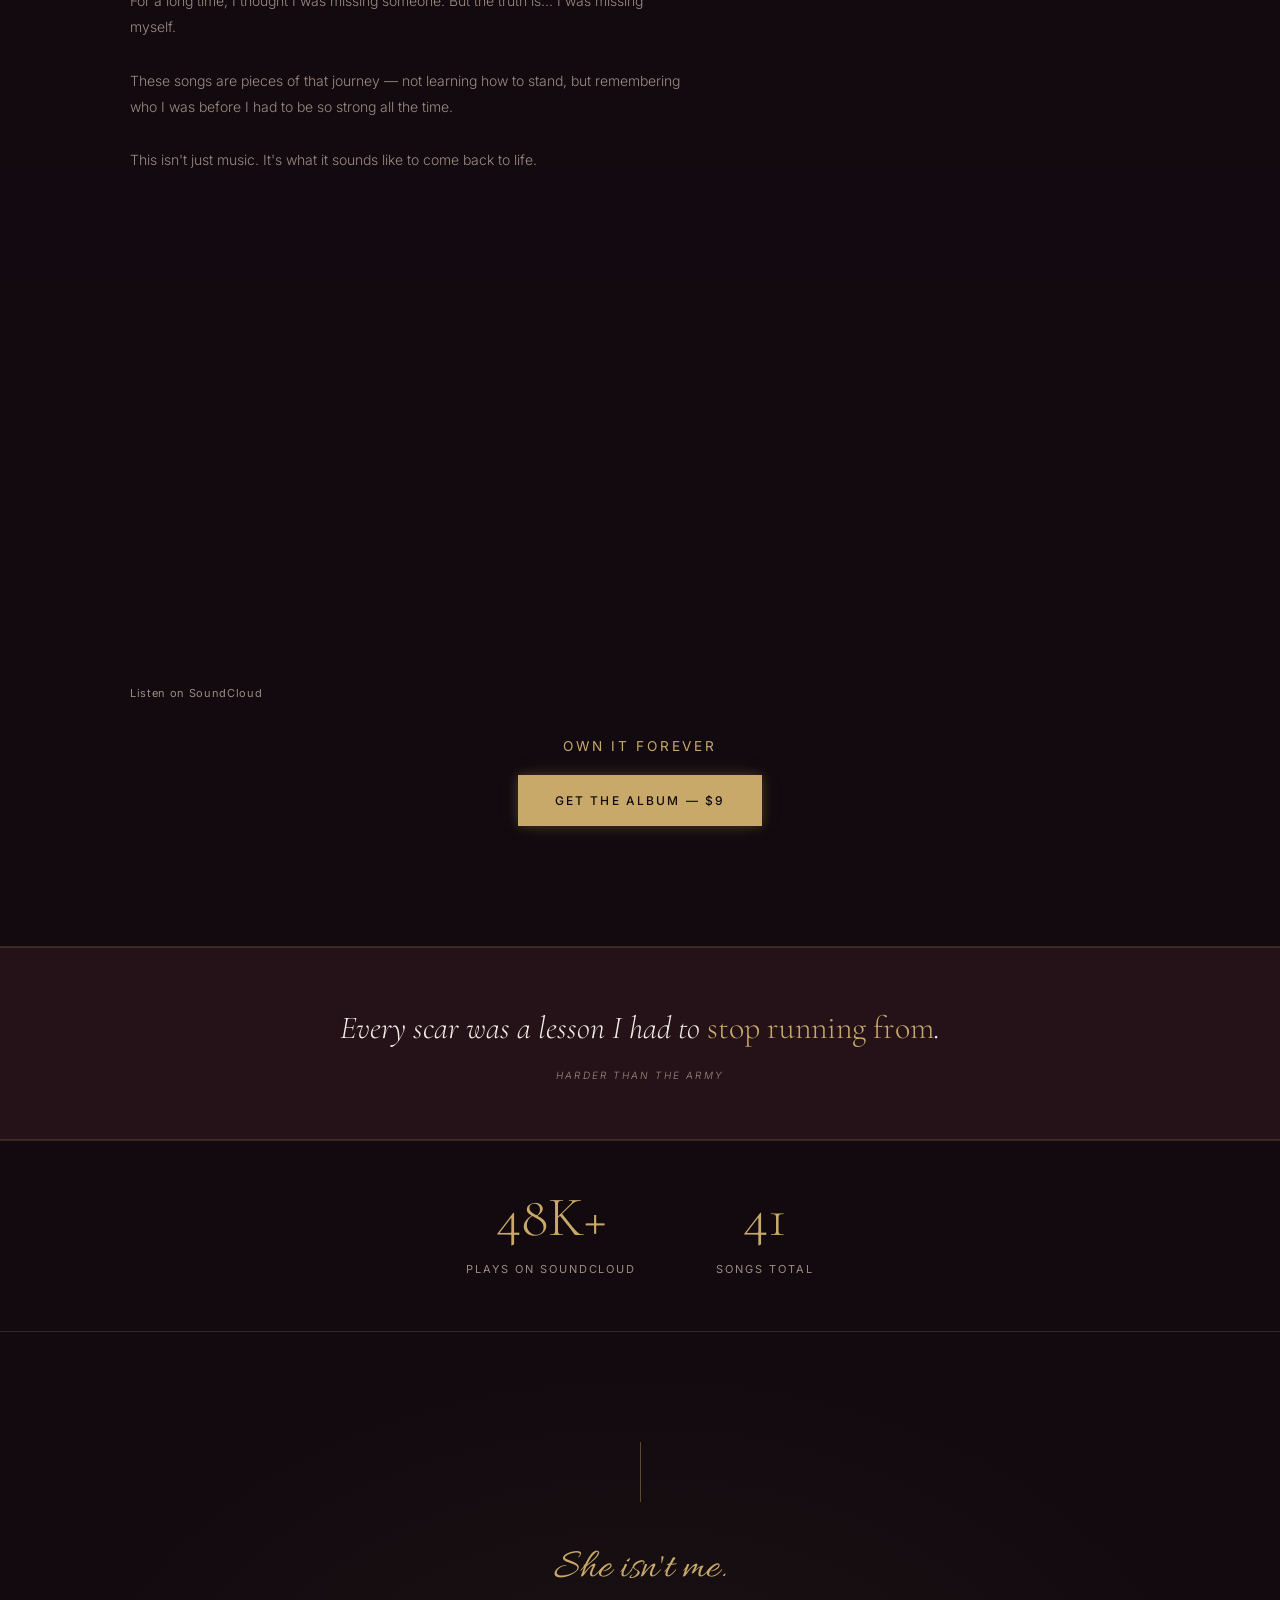
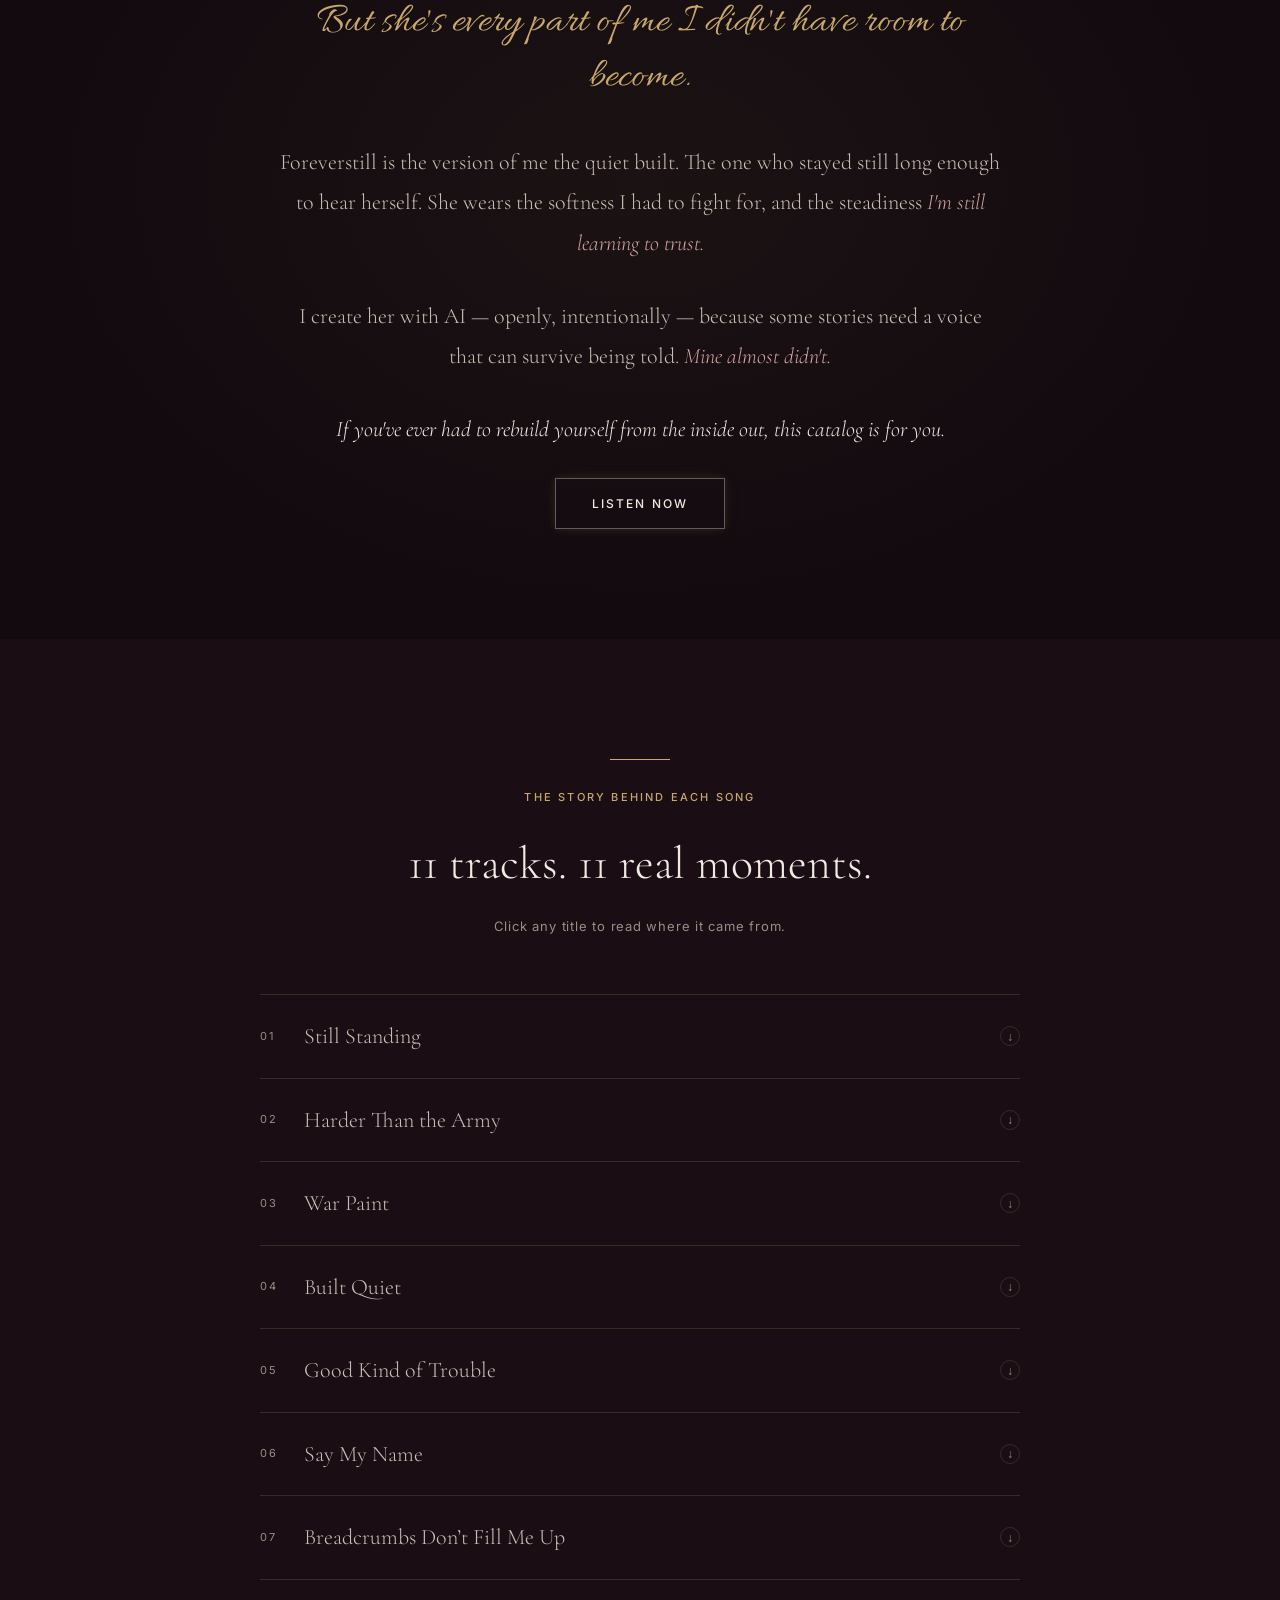
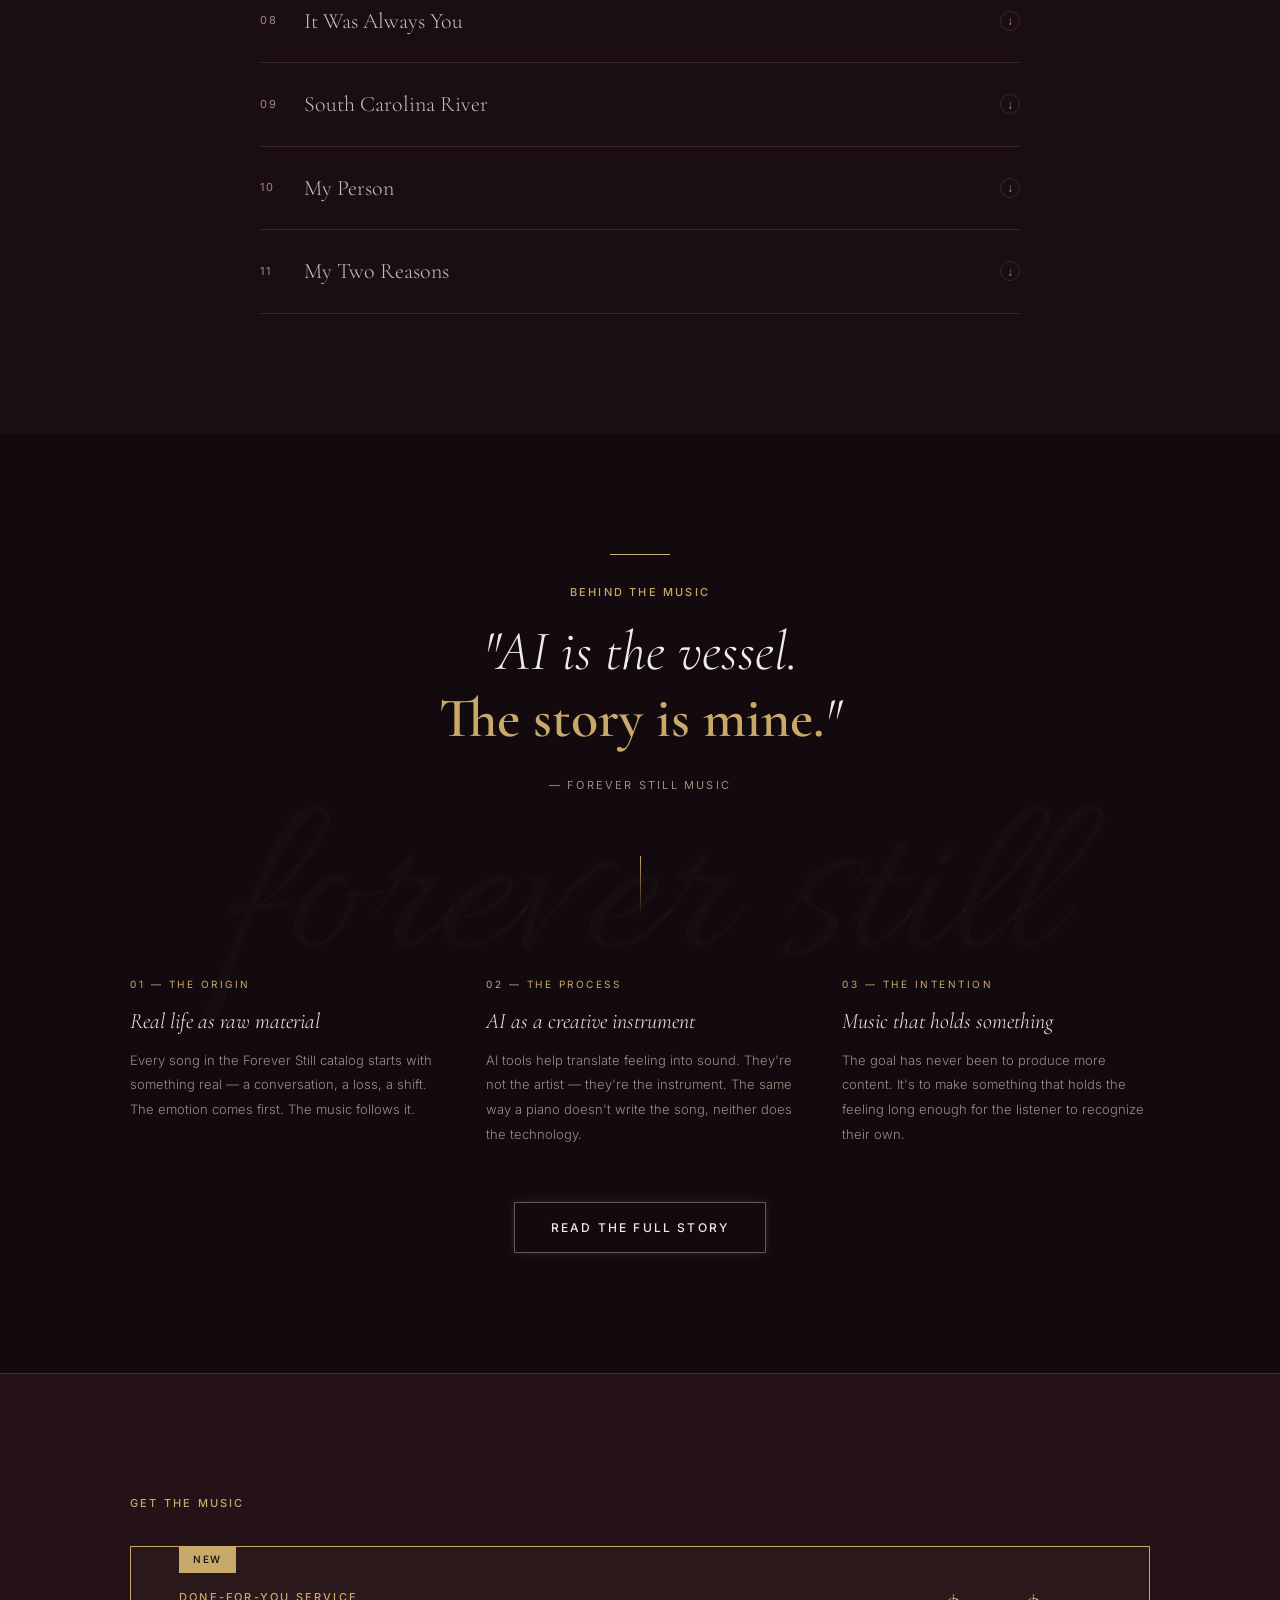
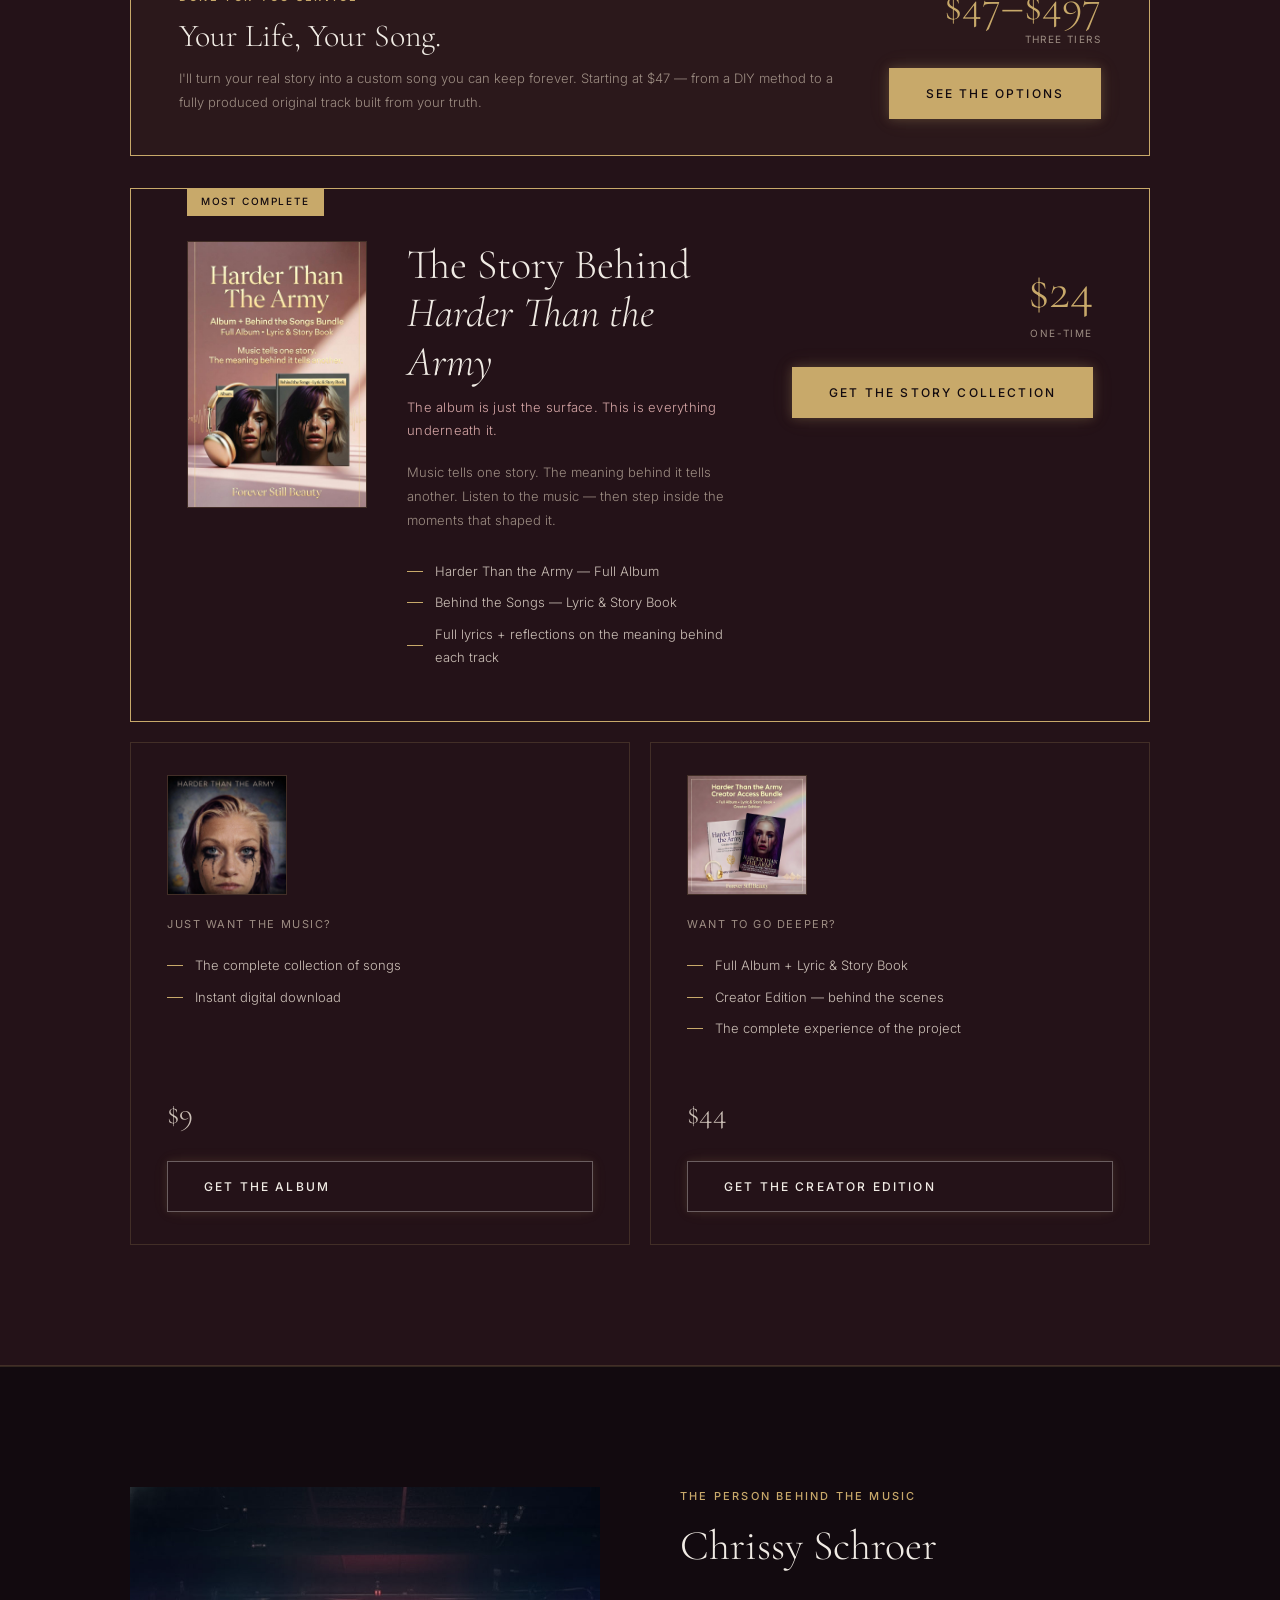
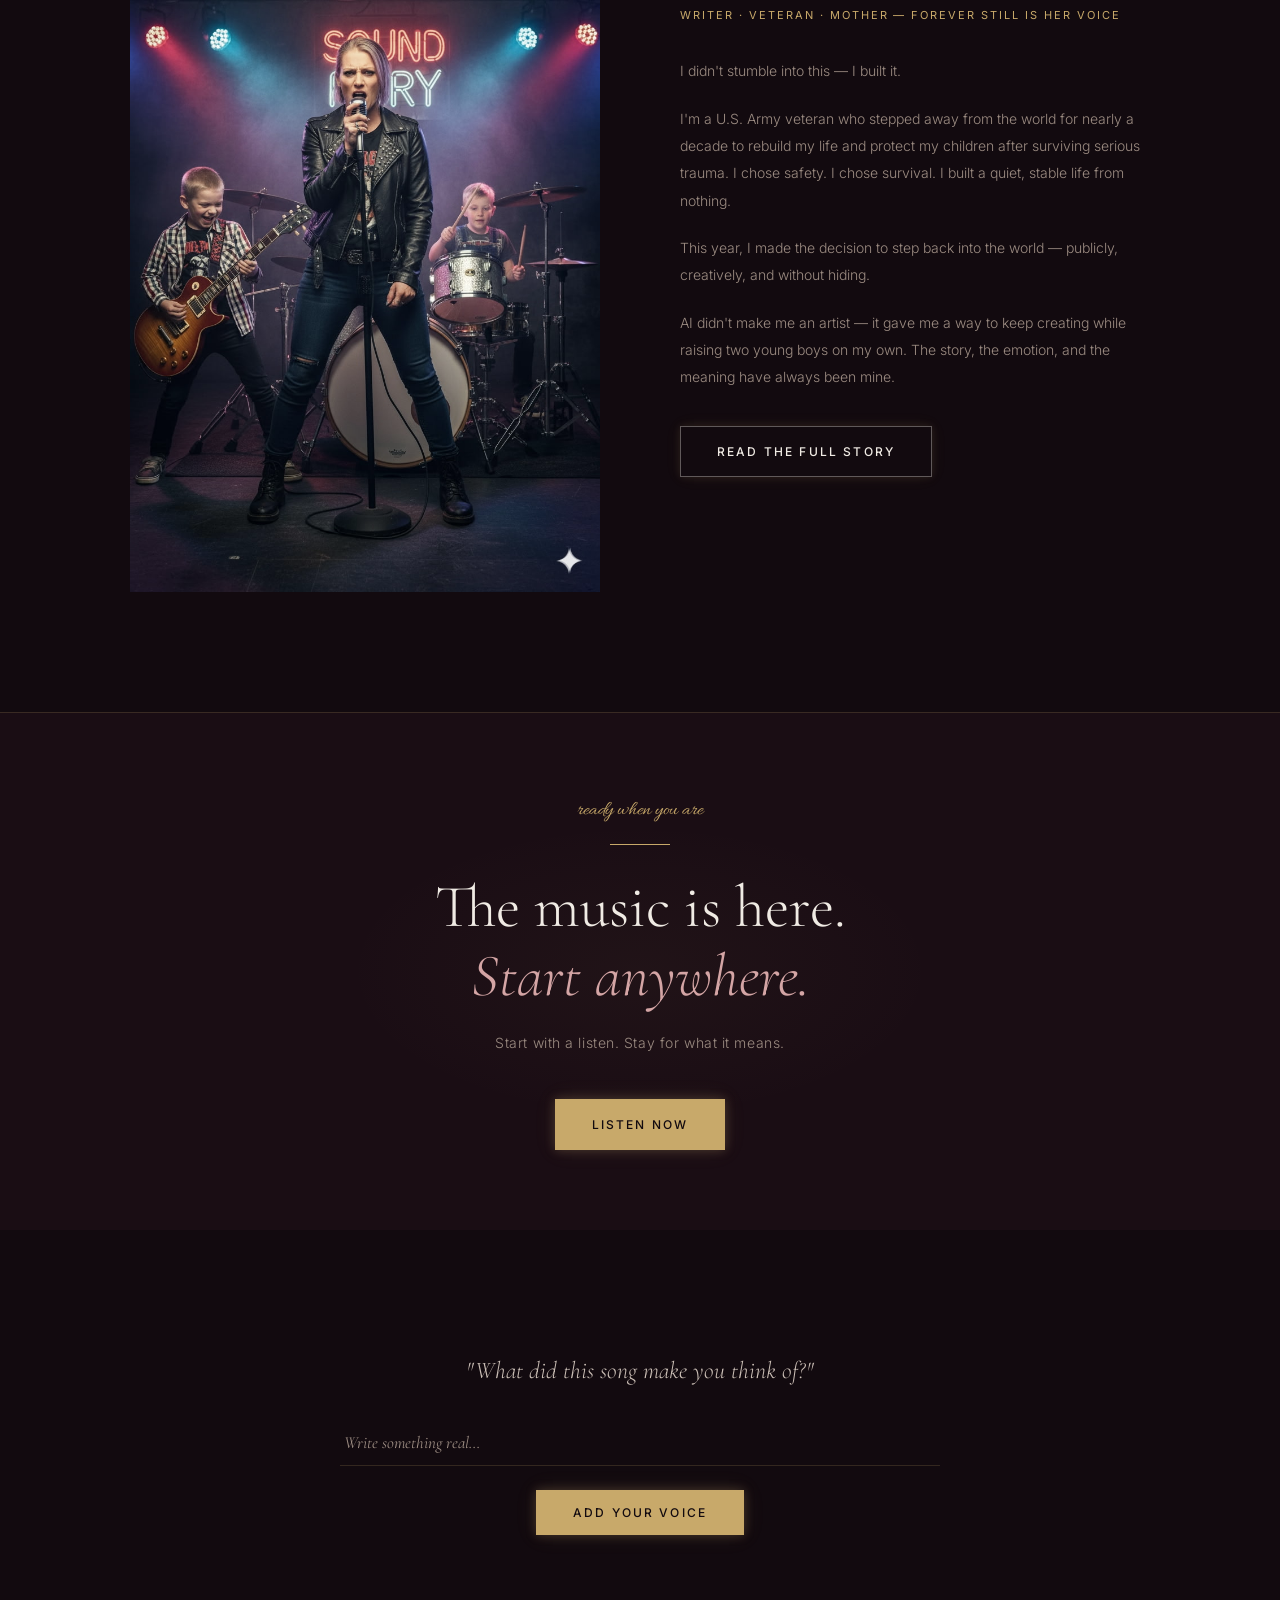
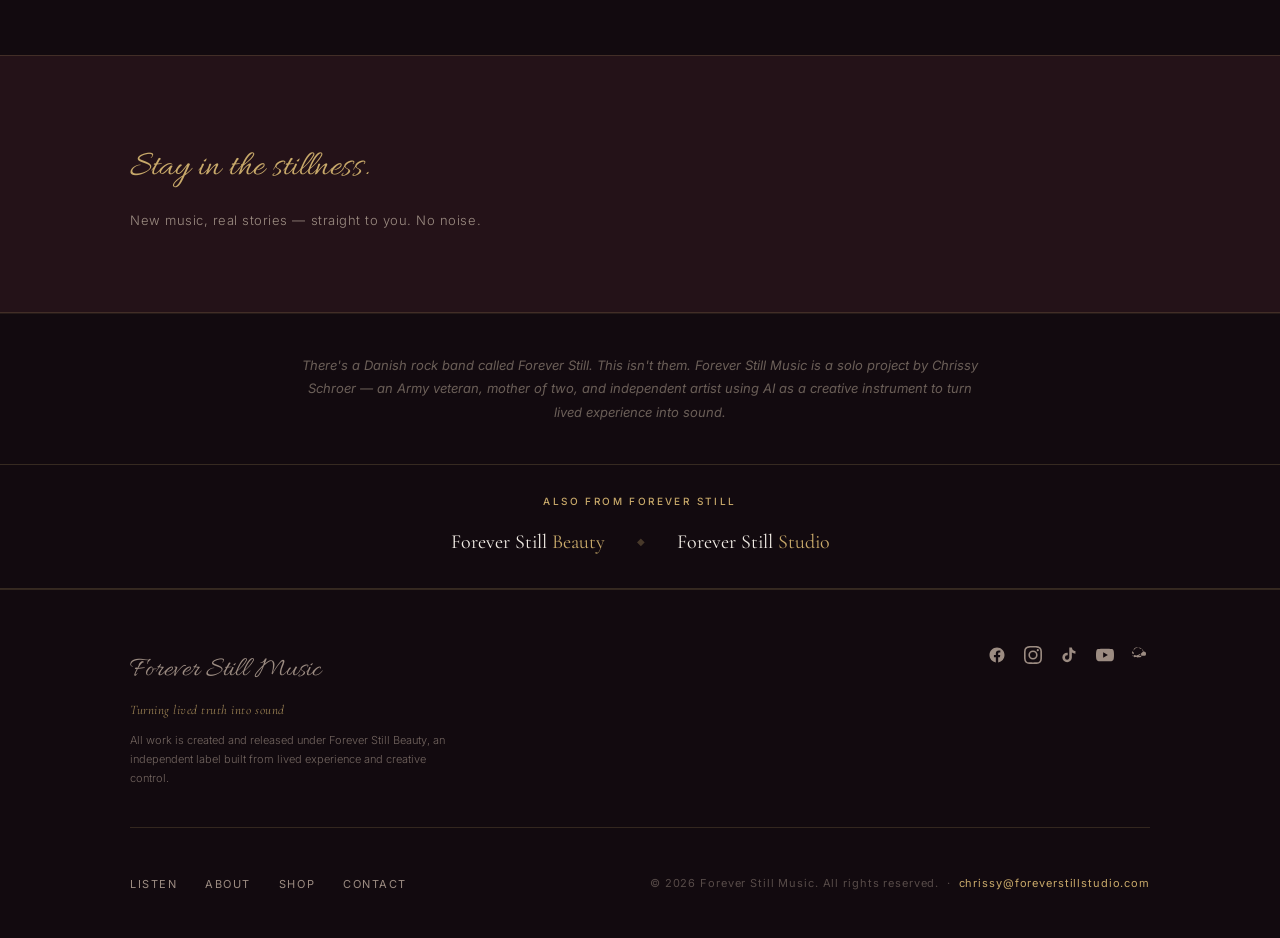
==== commit 1ac928bd: "Replace hero static images with flower-crawl video flowerscrawl.mp4 autoplay/muted/playsinline — sta" ====
--- a/index.html
+++ b/index.html
@@ -1445,8 +1445,14 @@
   <!-- ── Hero ────────────────────────────────────────────────── -->
   <section class="hero">
     <div class="hero__bg">
-      <img src="images/chrissy-flowers.jpg" class="hero__bg-base" alt="" aria-hidden="true" />
-      <img src="images/kids_band.jpg" class="hero__bg-top" alt="" aria-hidden="true" />
+      <video
+        class="hero__bg-video"
+        src="images/flowerscrawl.mp4"
+        autoplay
+        muted
+        playsinline
+        aria-hidden="true"
+      ></video>
     </div>
 
     <!-- 3D Particle Field -->
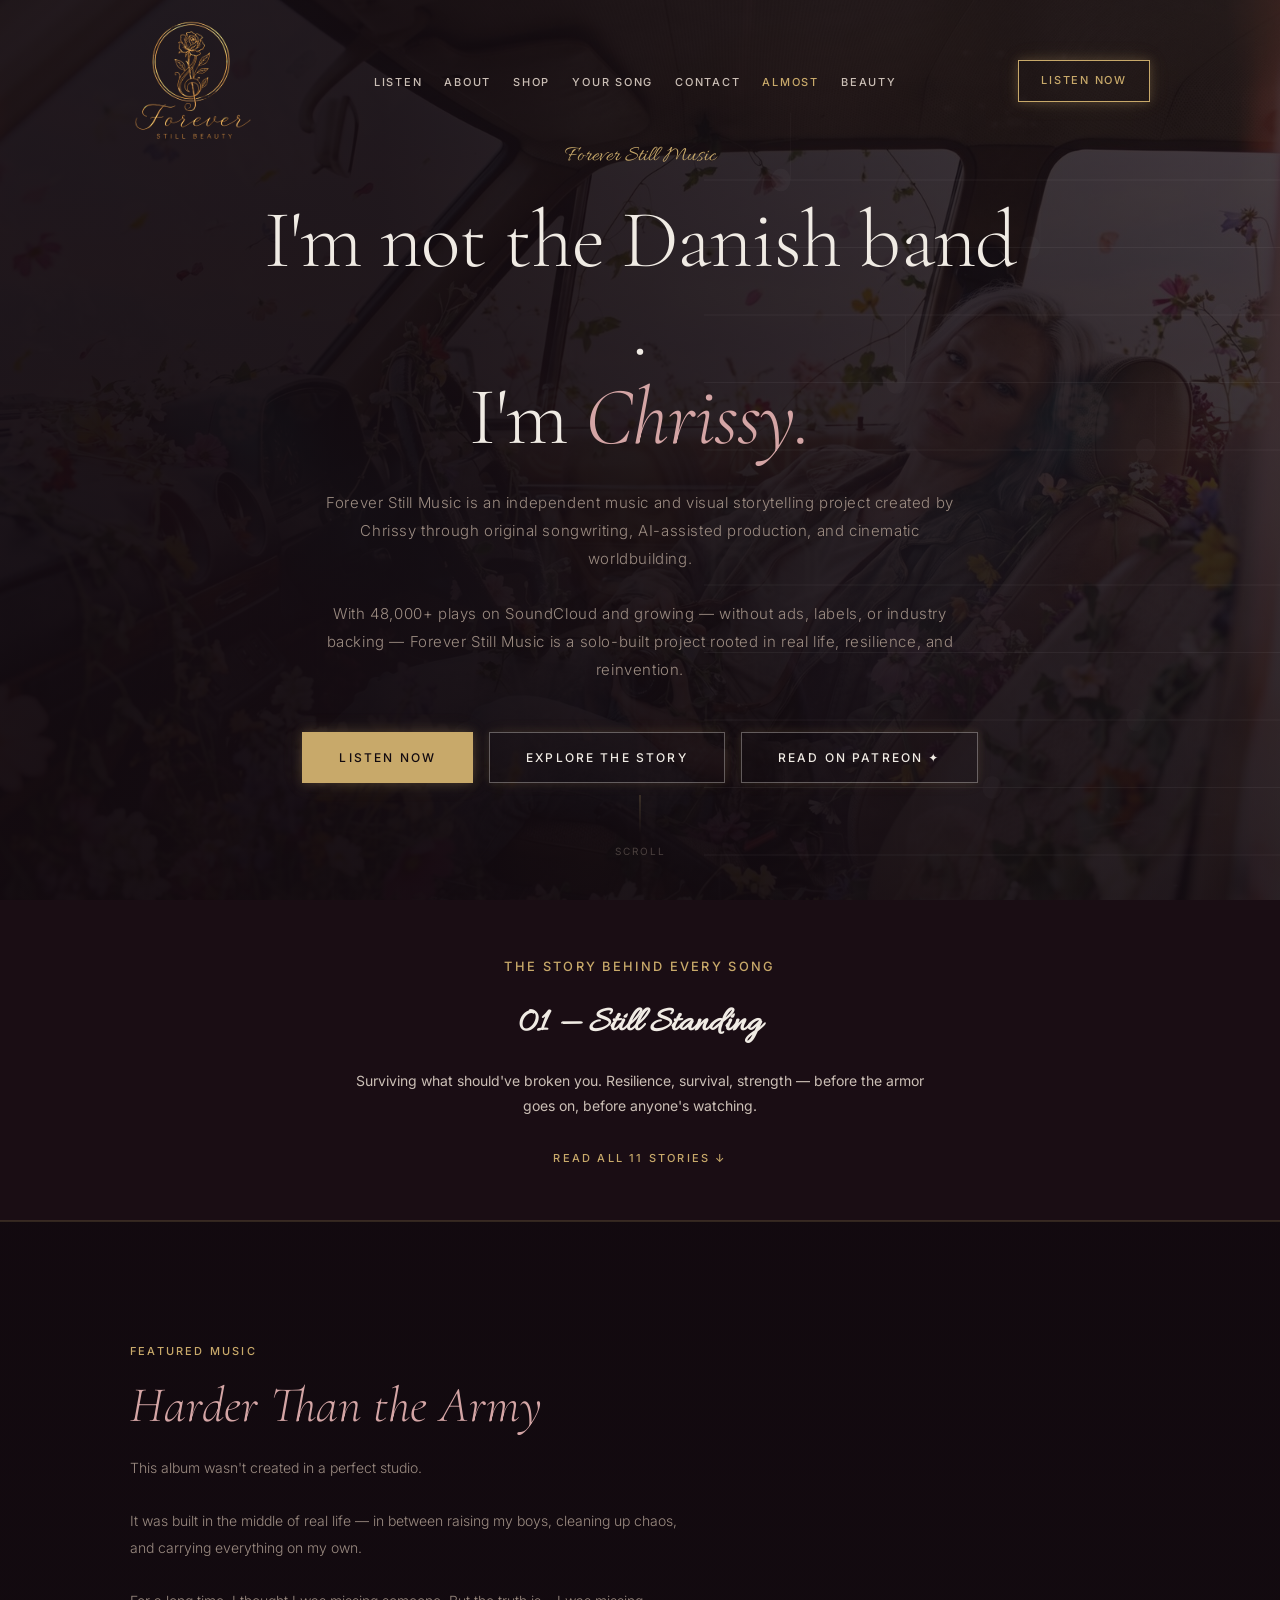
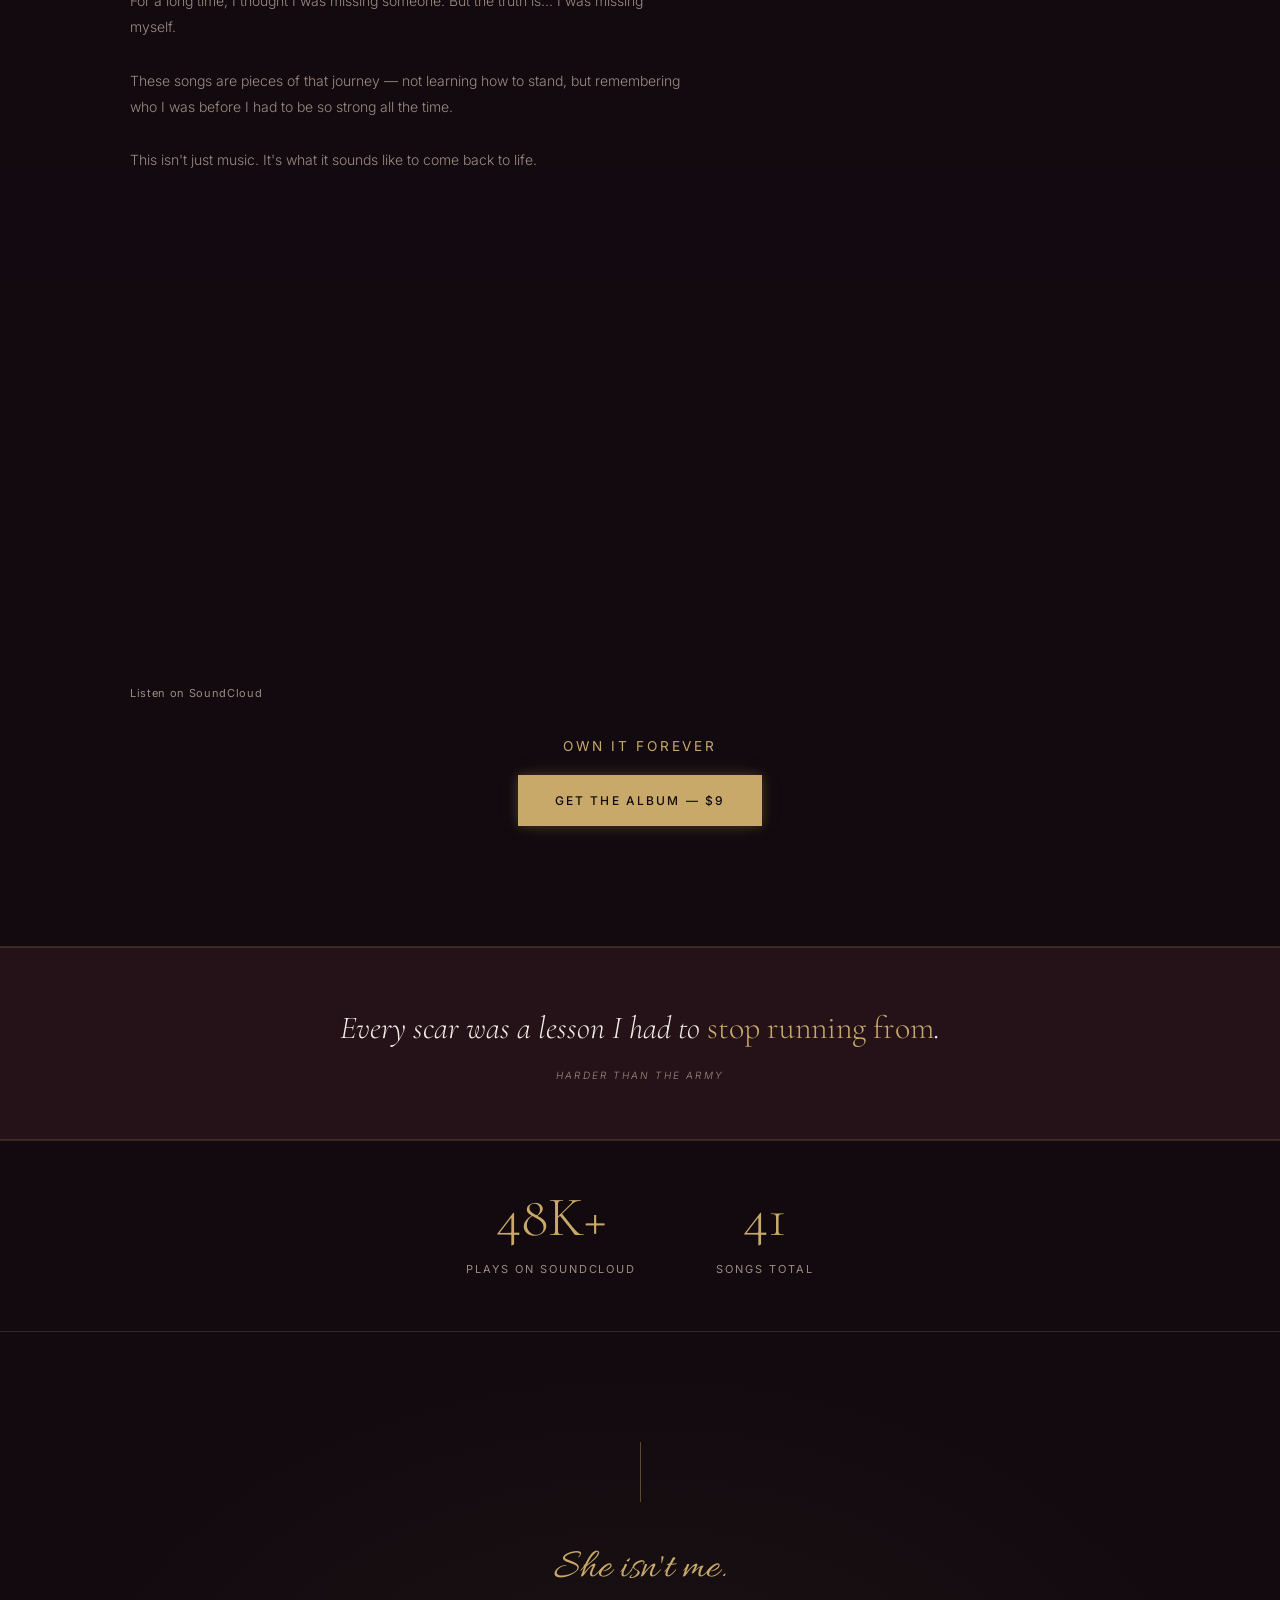
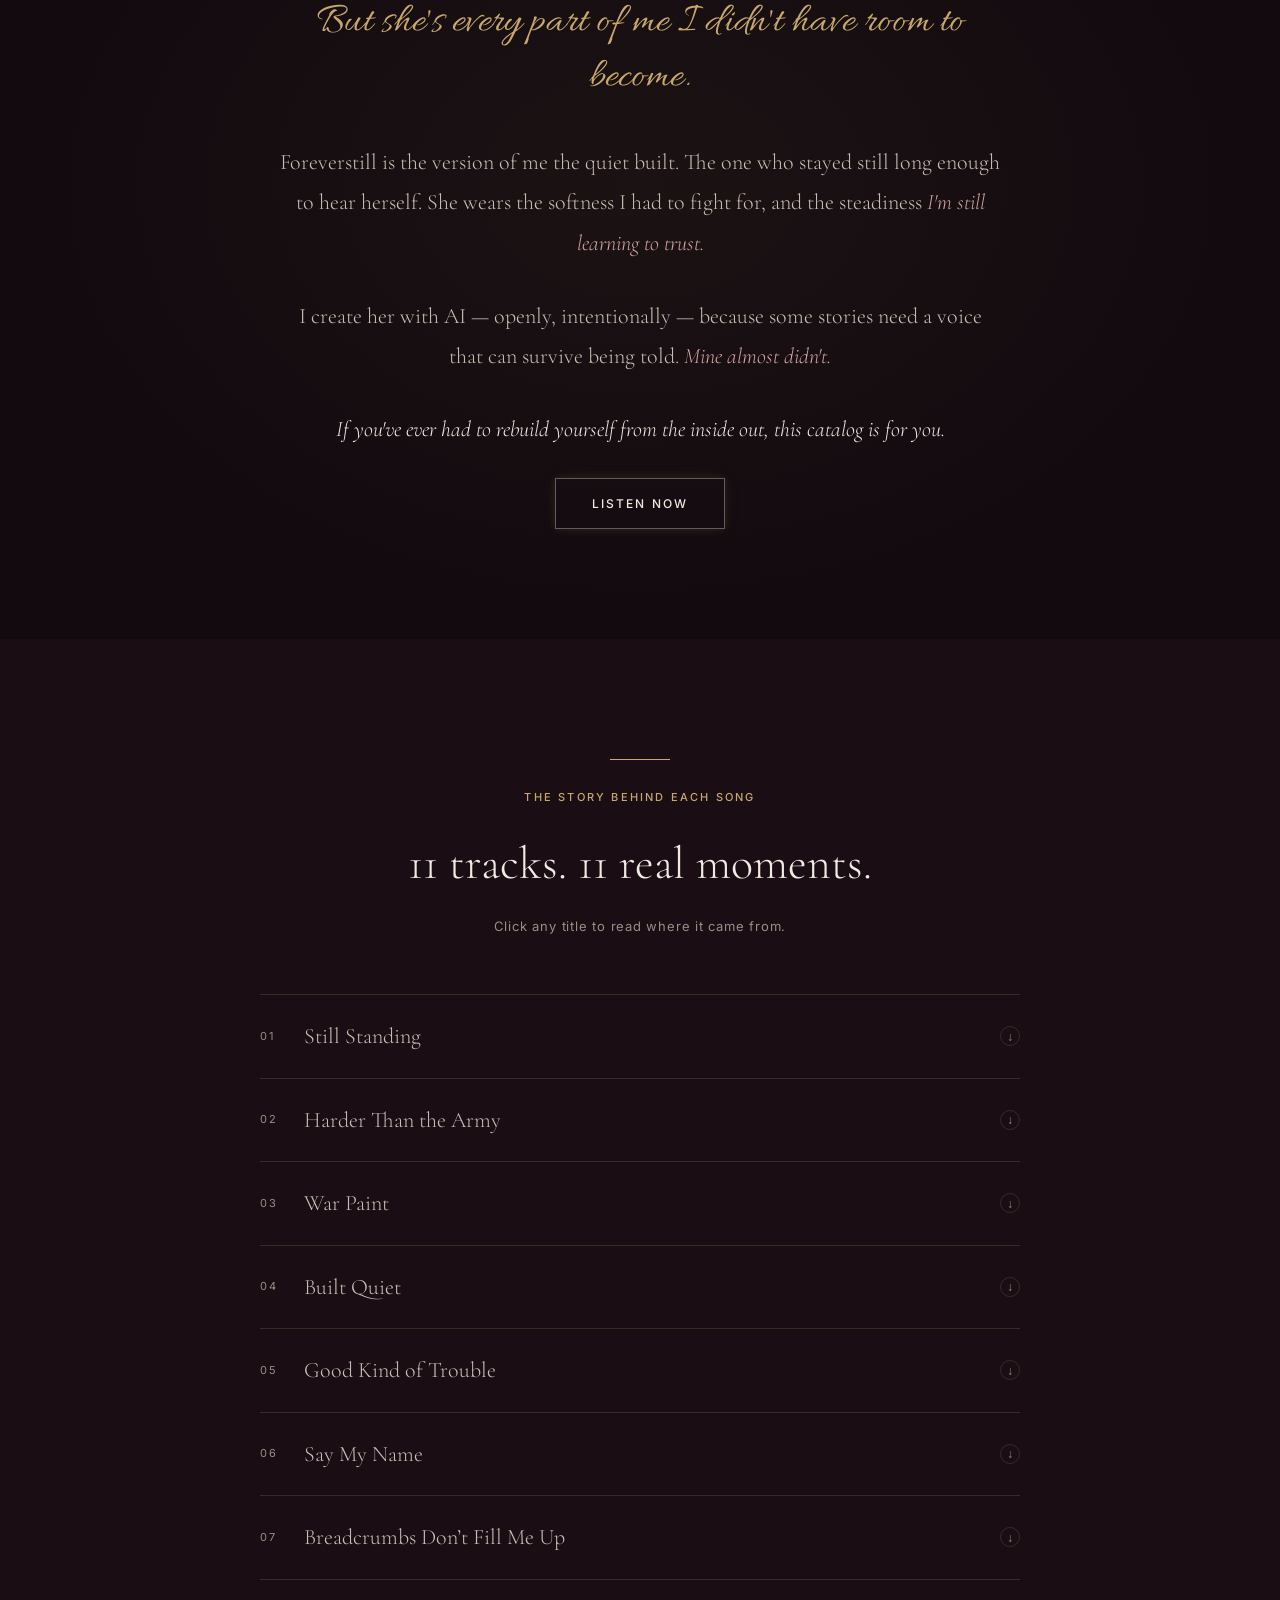
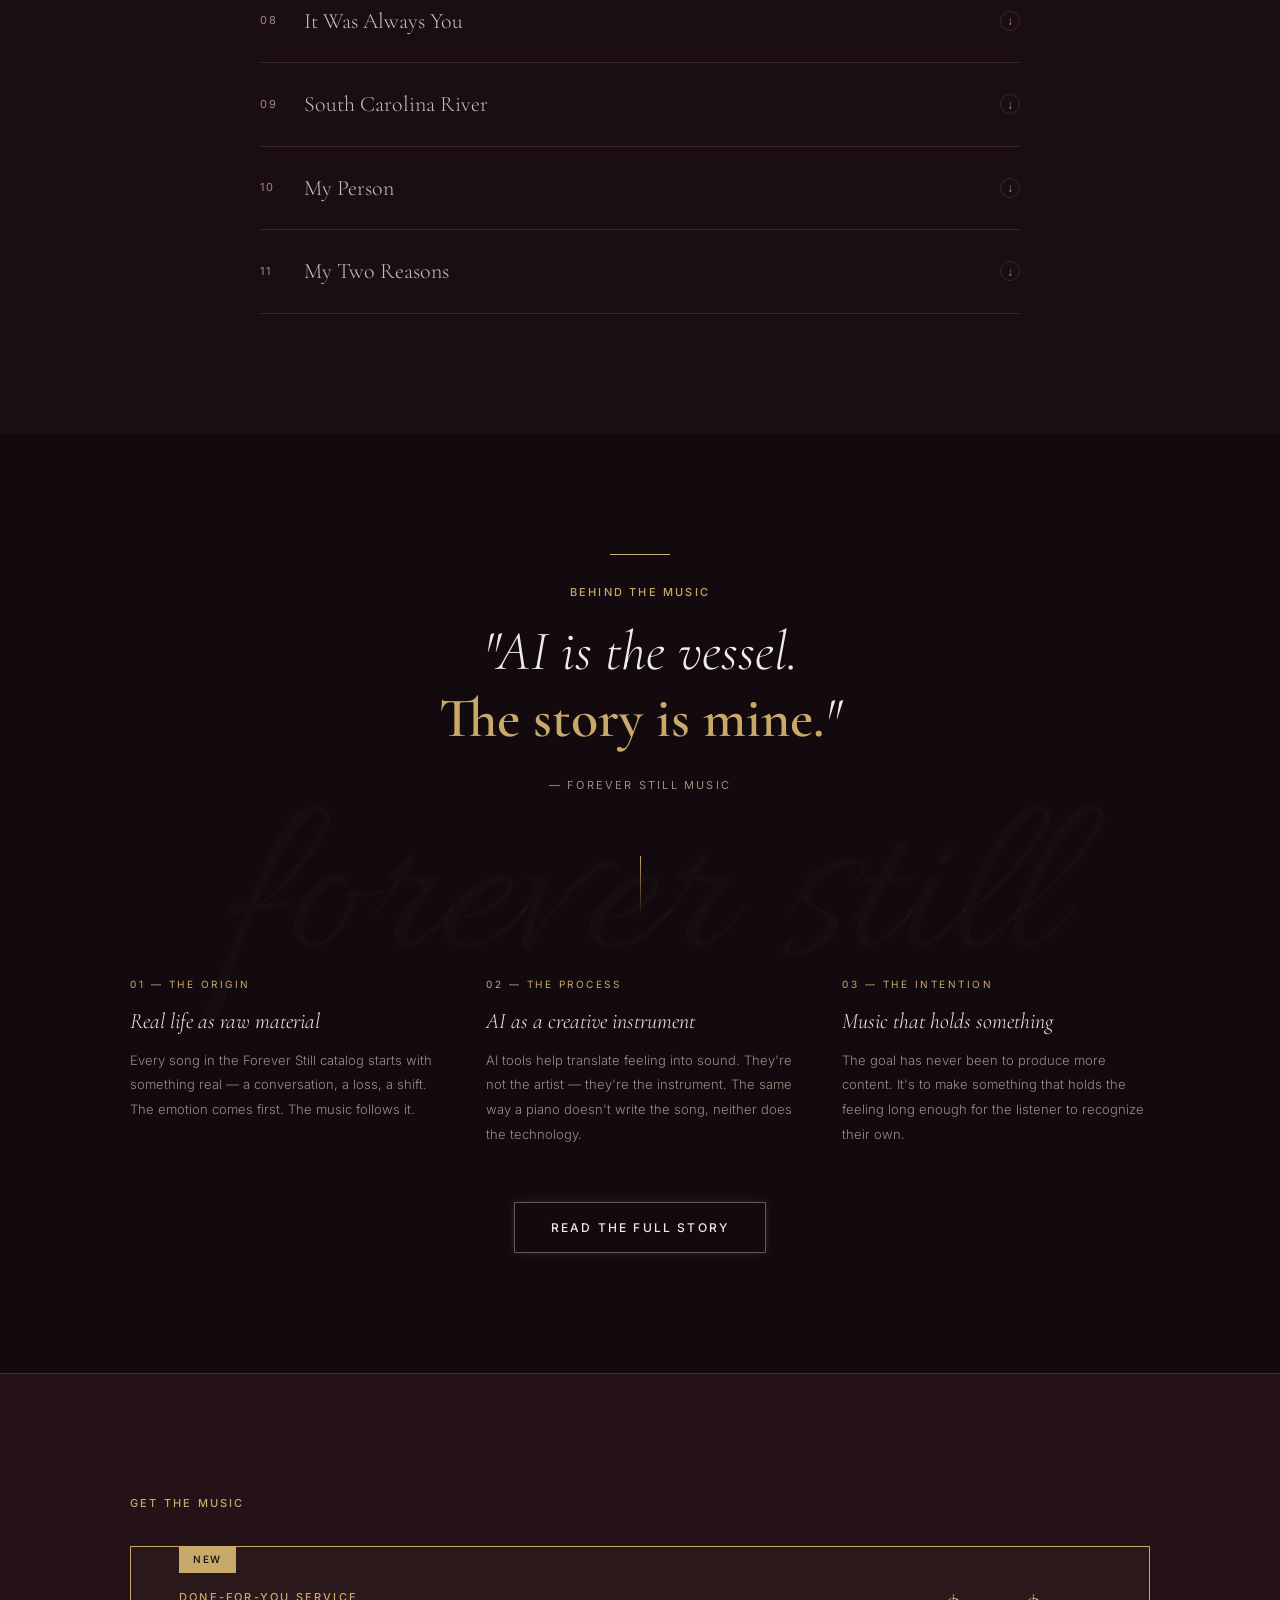
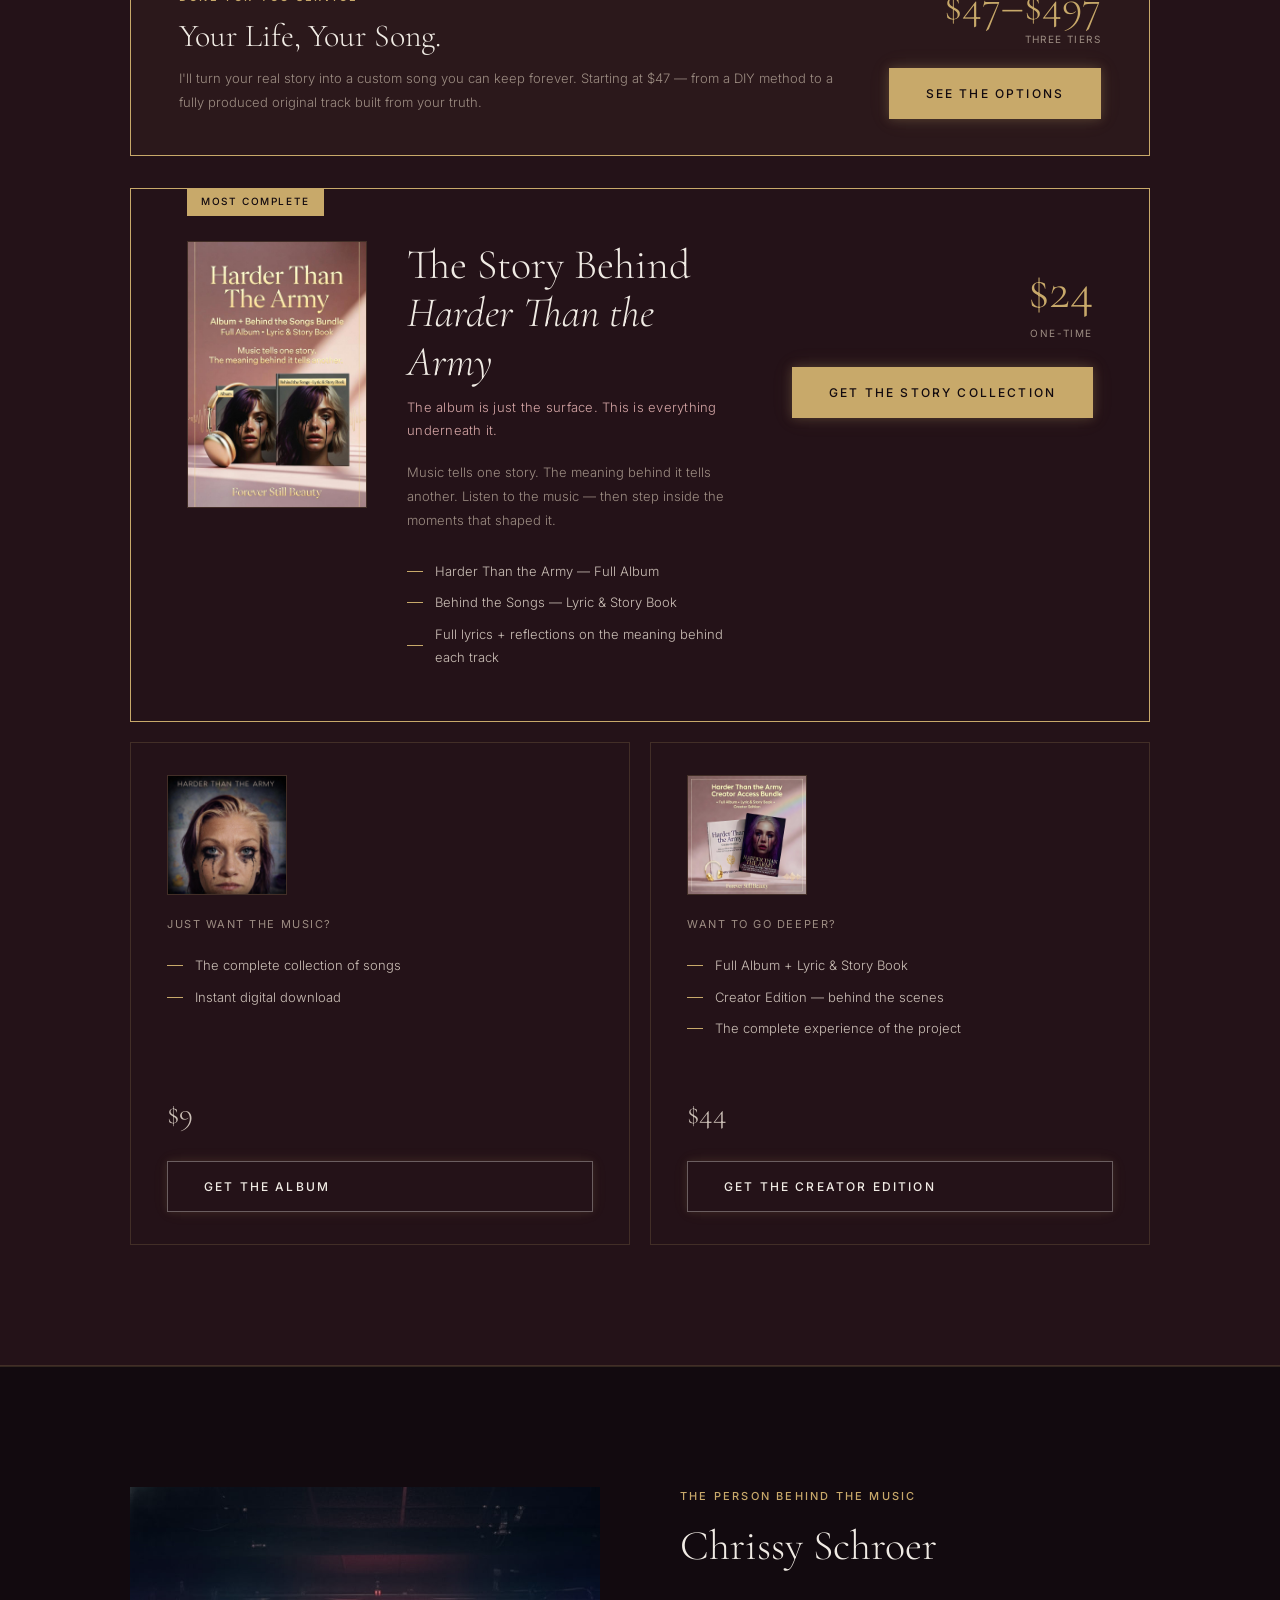
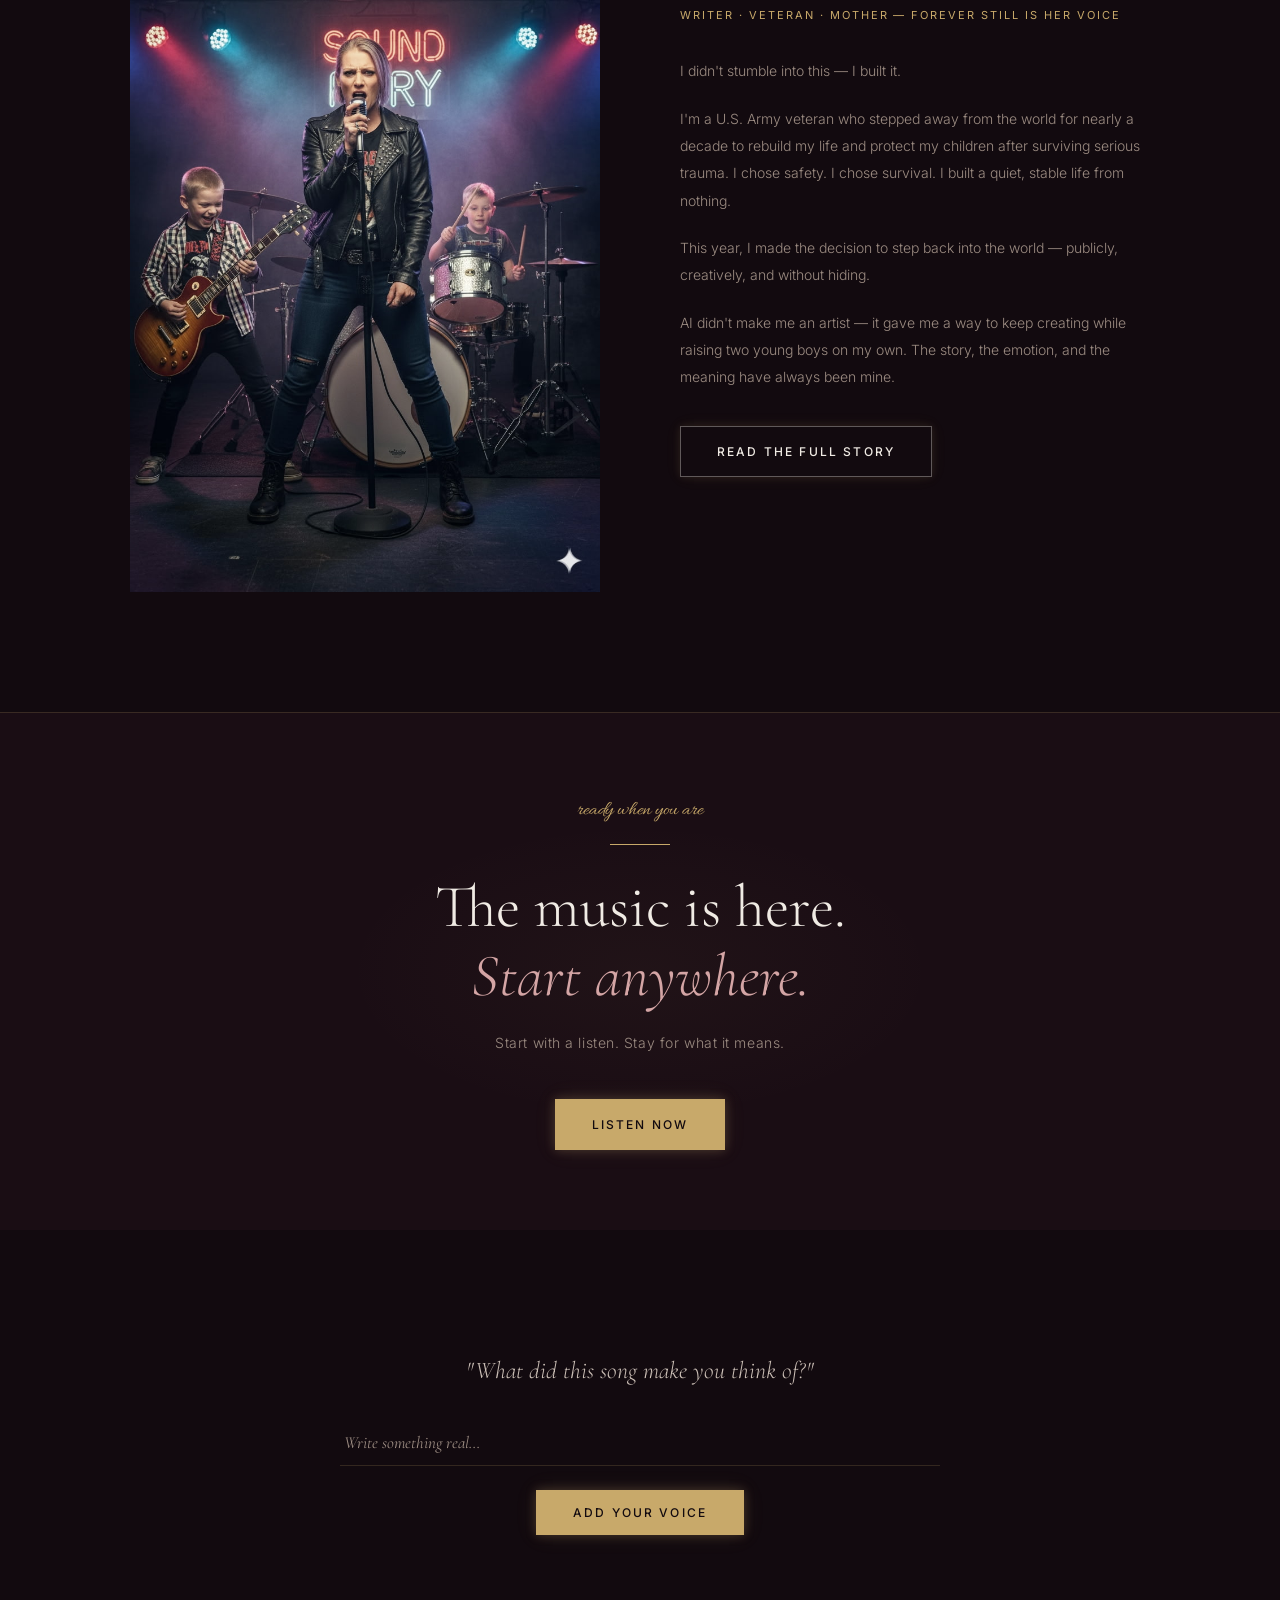
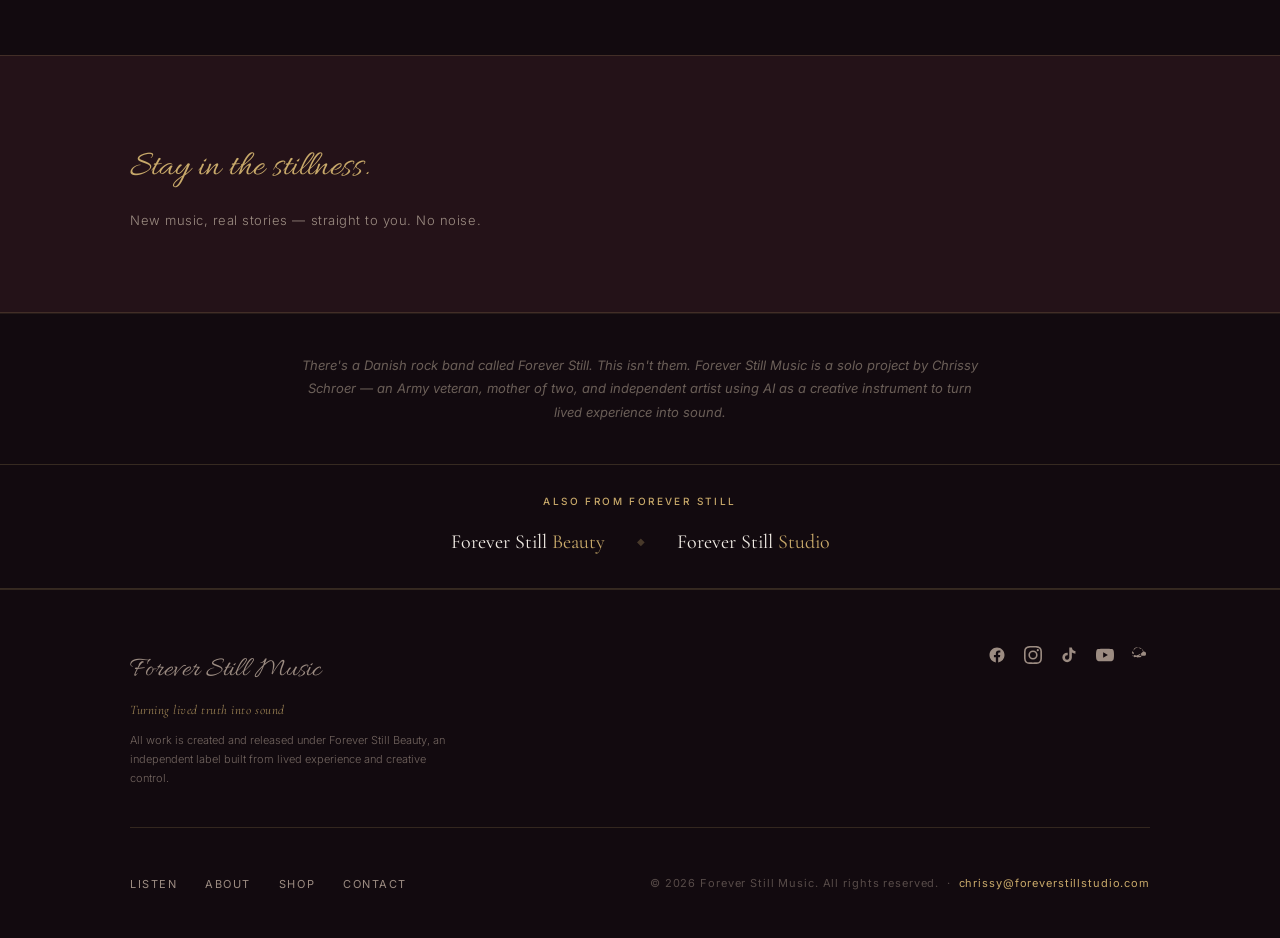
==== commit 51cc6752: "Revert "Replace hero static images with flower-crawl video" This reverts commit 1ac928bdd27d676a1291" ====
--- a/index.html
+++ b/index.html
@@ -1445,14 +1445,8 @@
   <!-- ── Hero ────────────────────────────────────────────────── -->
   <section class="hero">
     <div class="hero__bg">
-      <video
-        class="hero__bg-video"
-        src="images/flowerscrawl.mp4"
-        autoplay
-        muted
-        playsinline
-        aria-hidden="true"
-      ></video>
+      <img src="images/chrissy-flowers.jpg" class="hero__bg-base" alt="" aria-hidden="true" />
+      <img src="images/kids_band.jpg" class="hero__bg-top" alt="" aria-hidden="true" />
     </div>
 
     <!-- 3D Particle Field -->
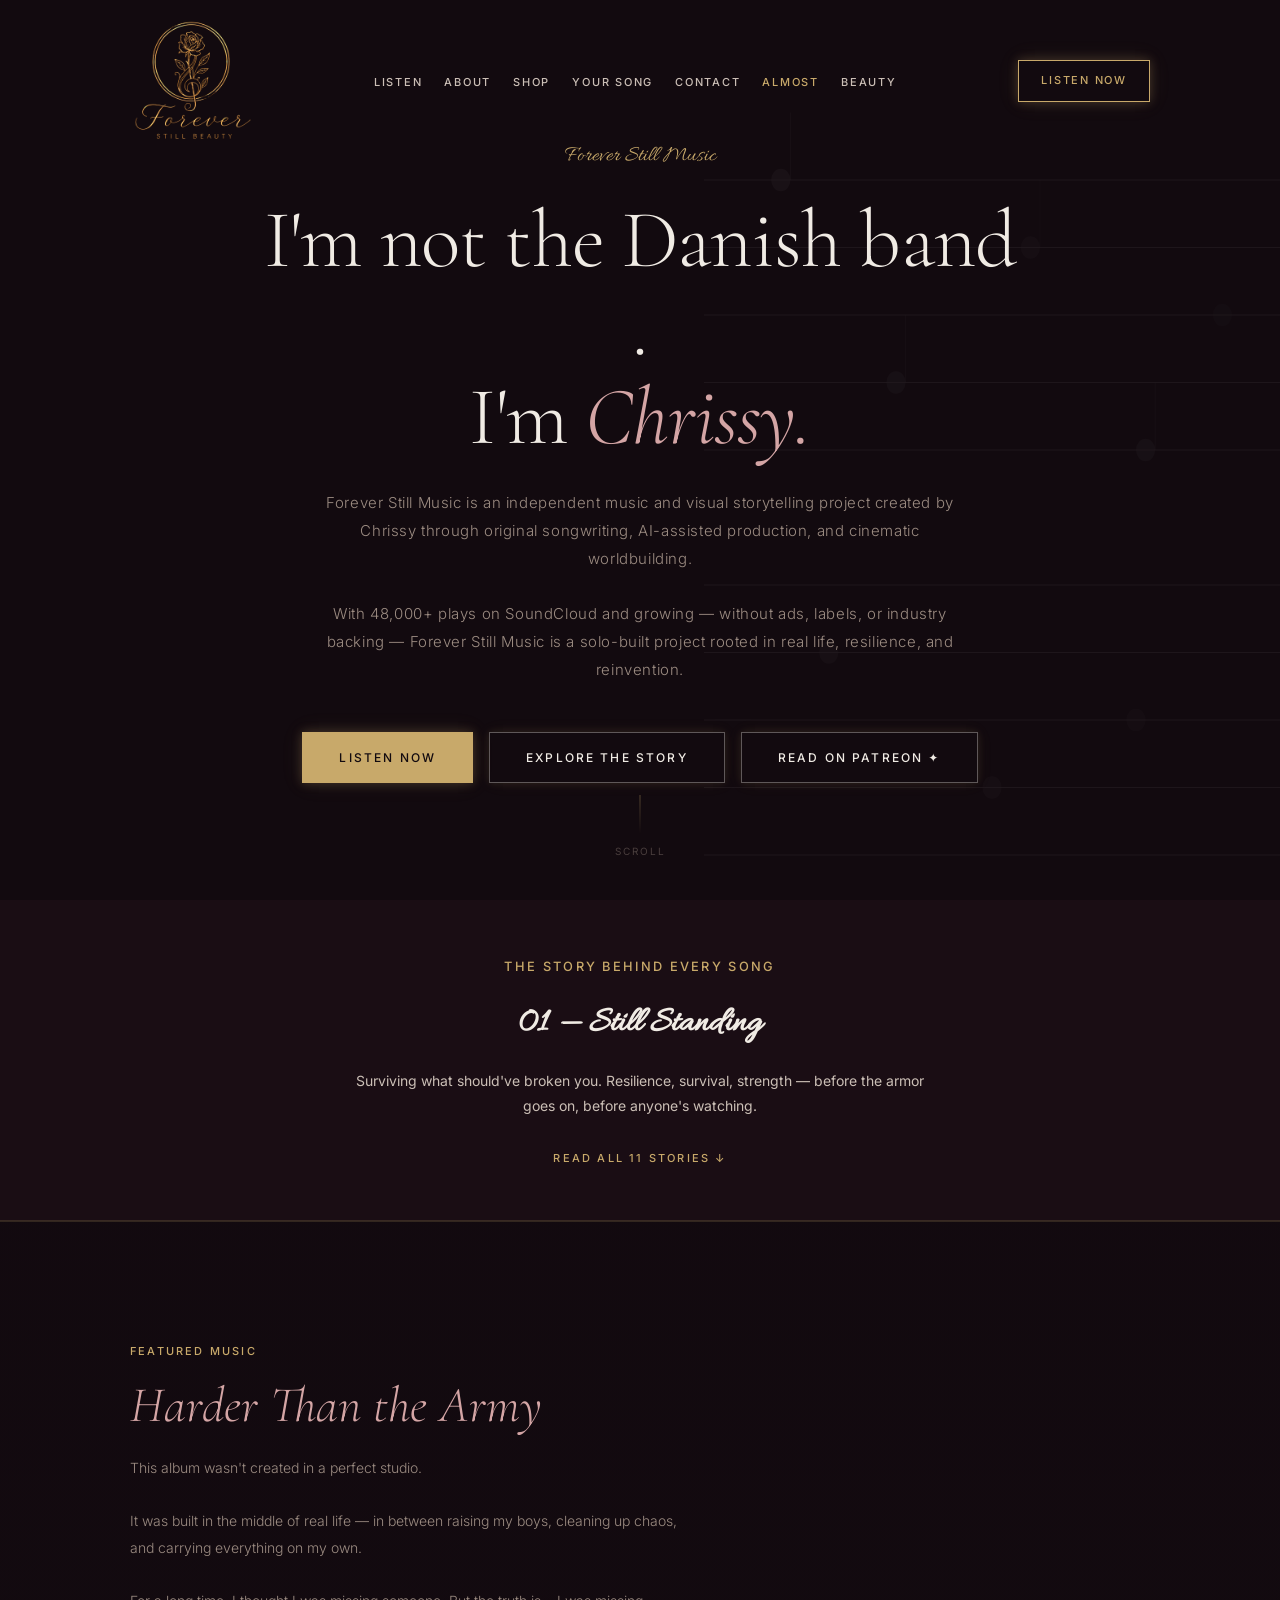
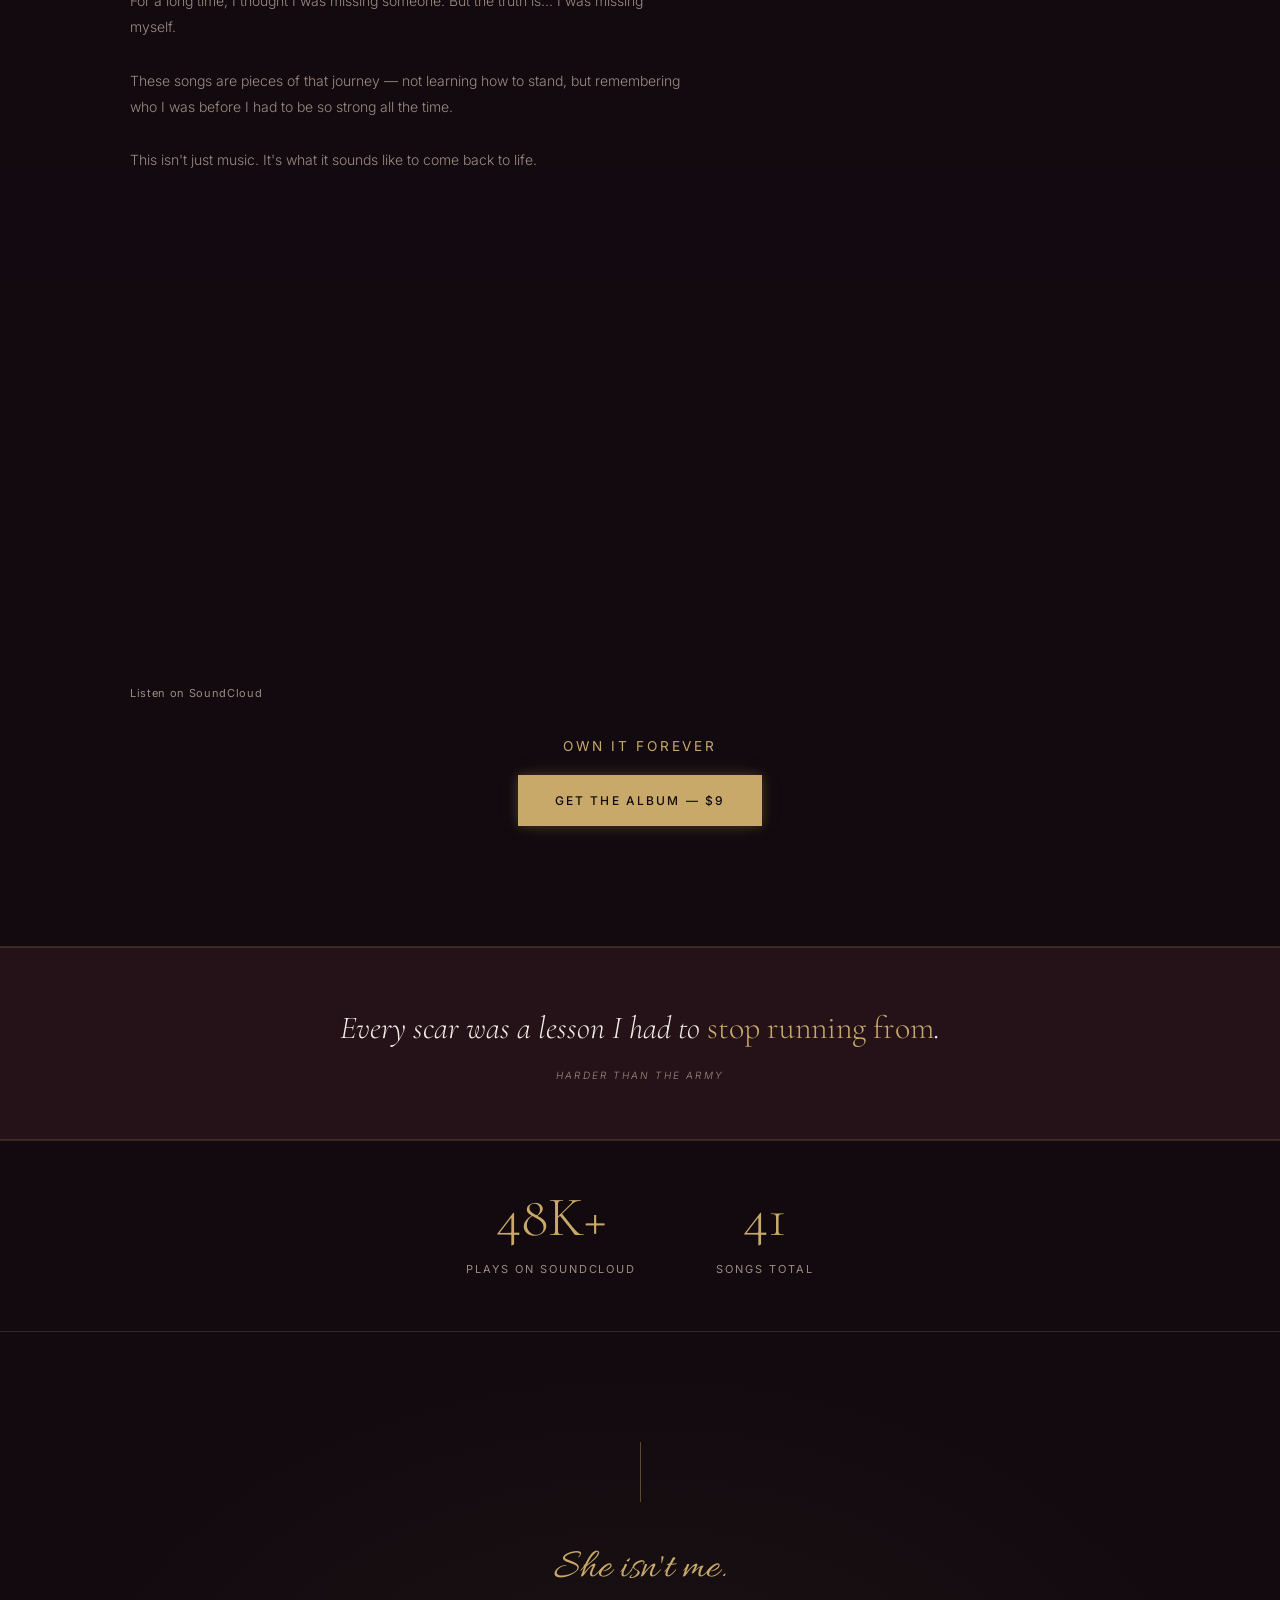
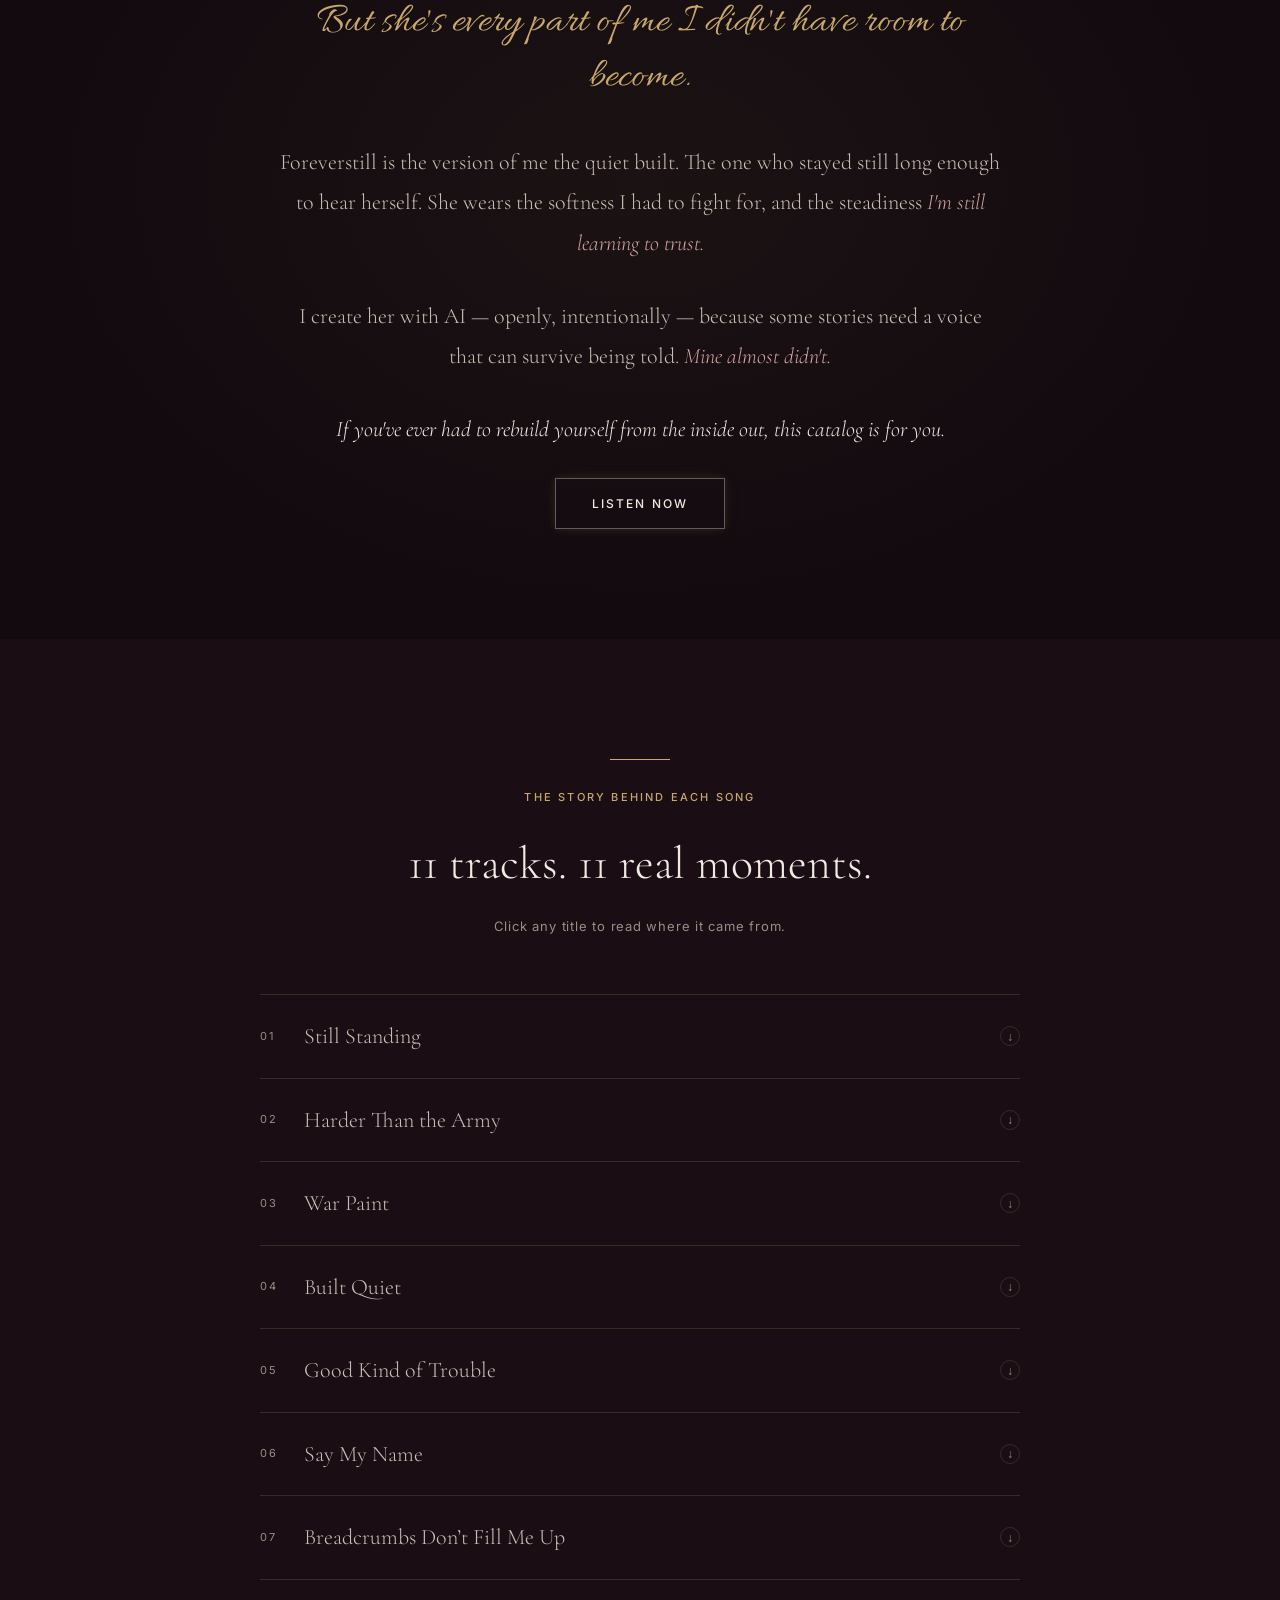
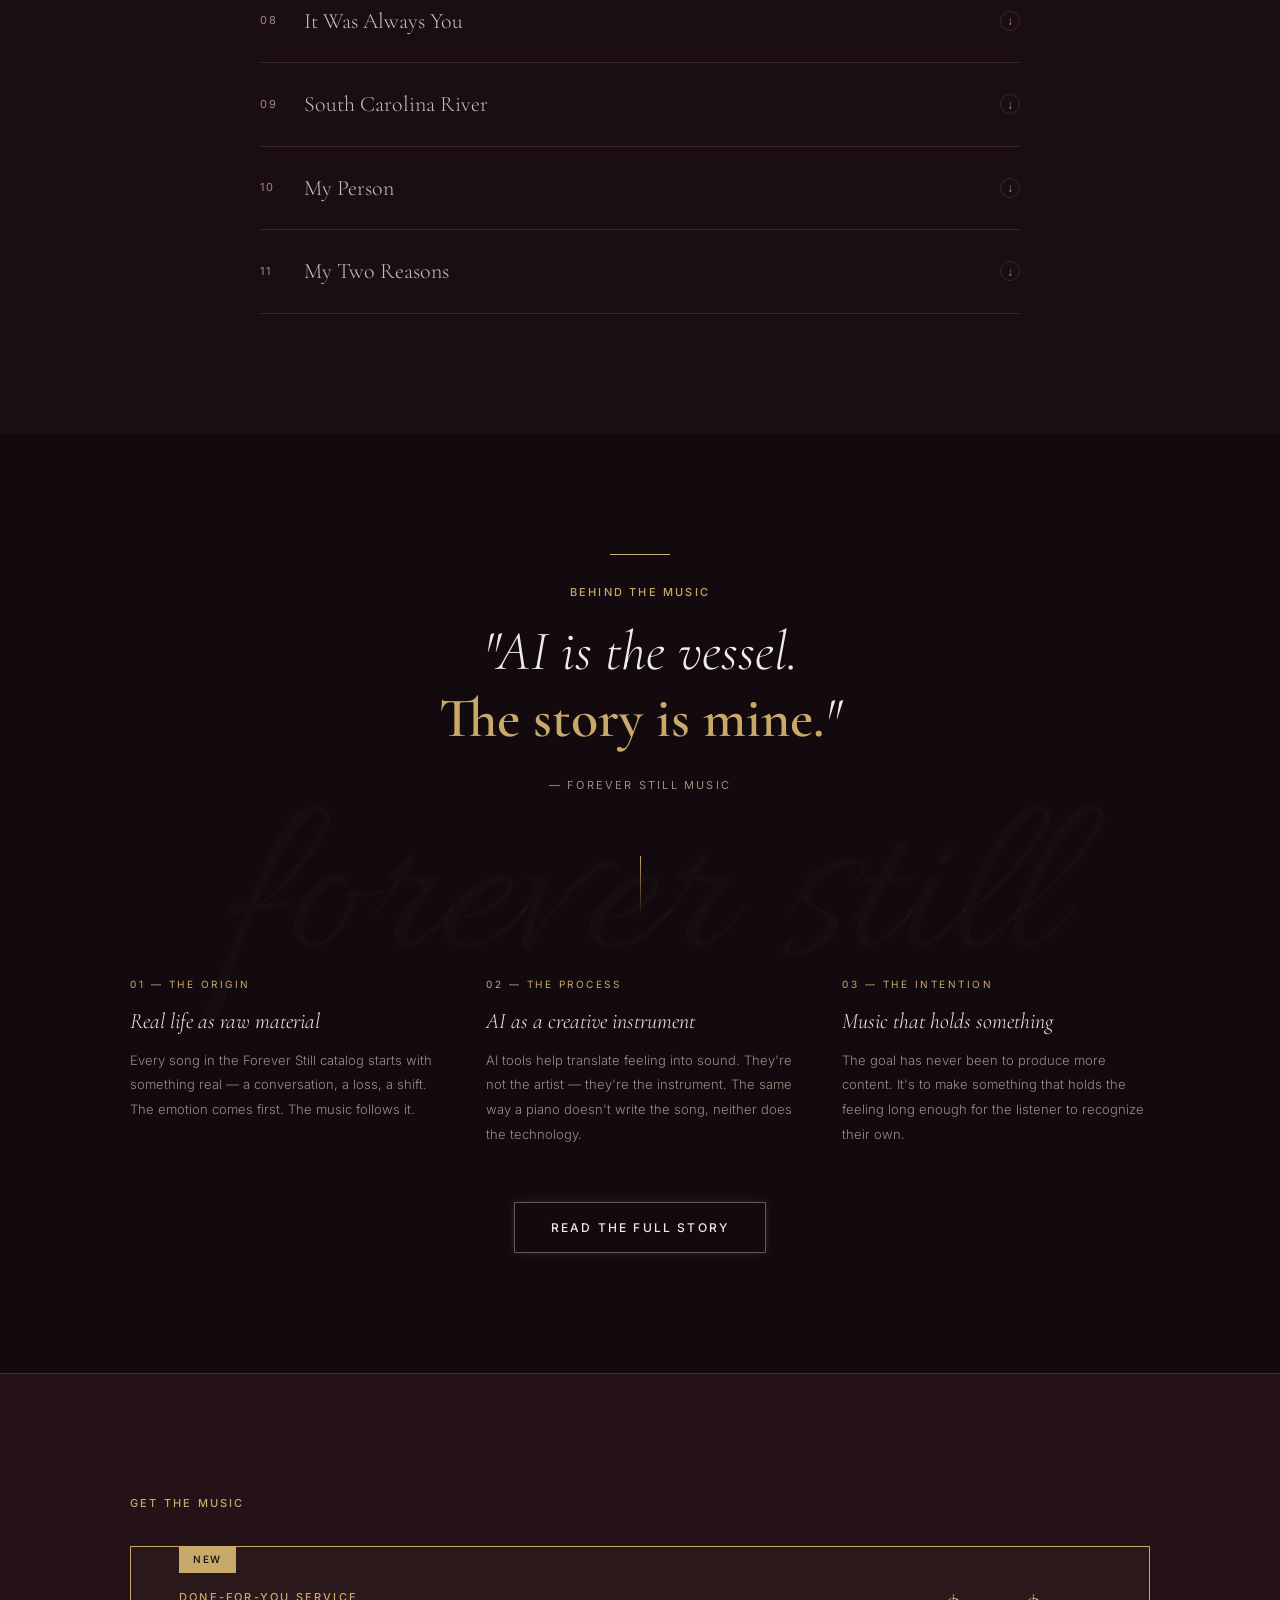
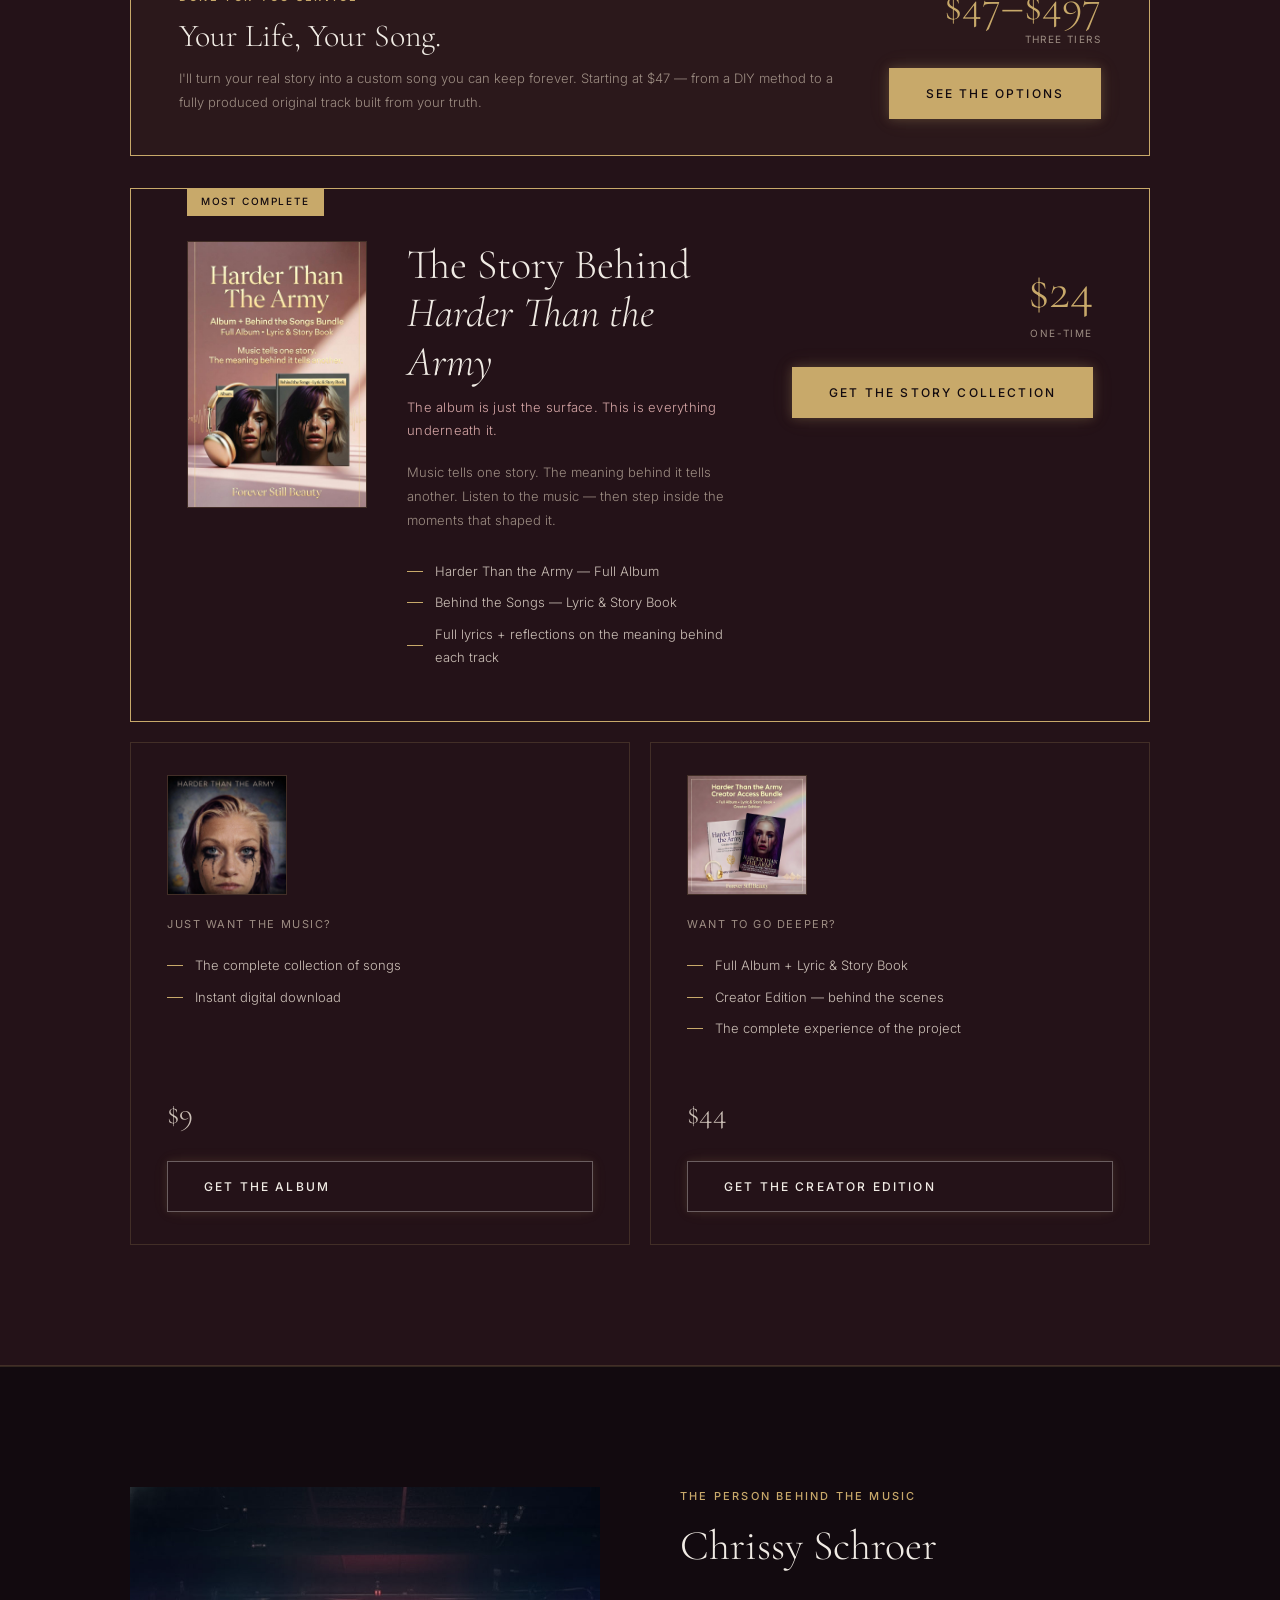
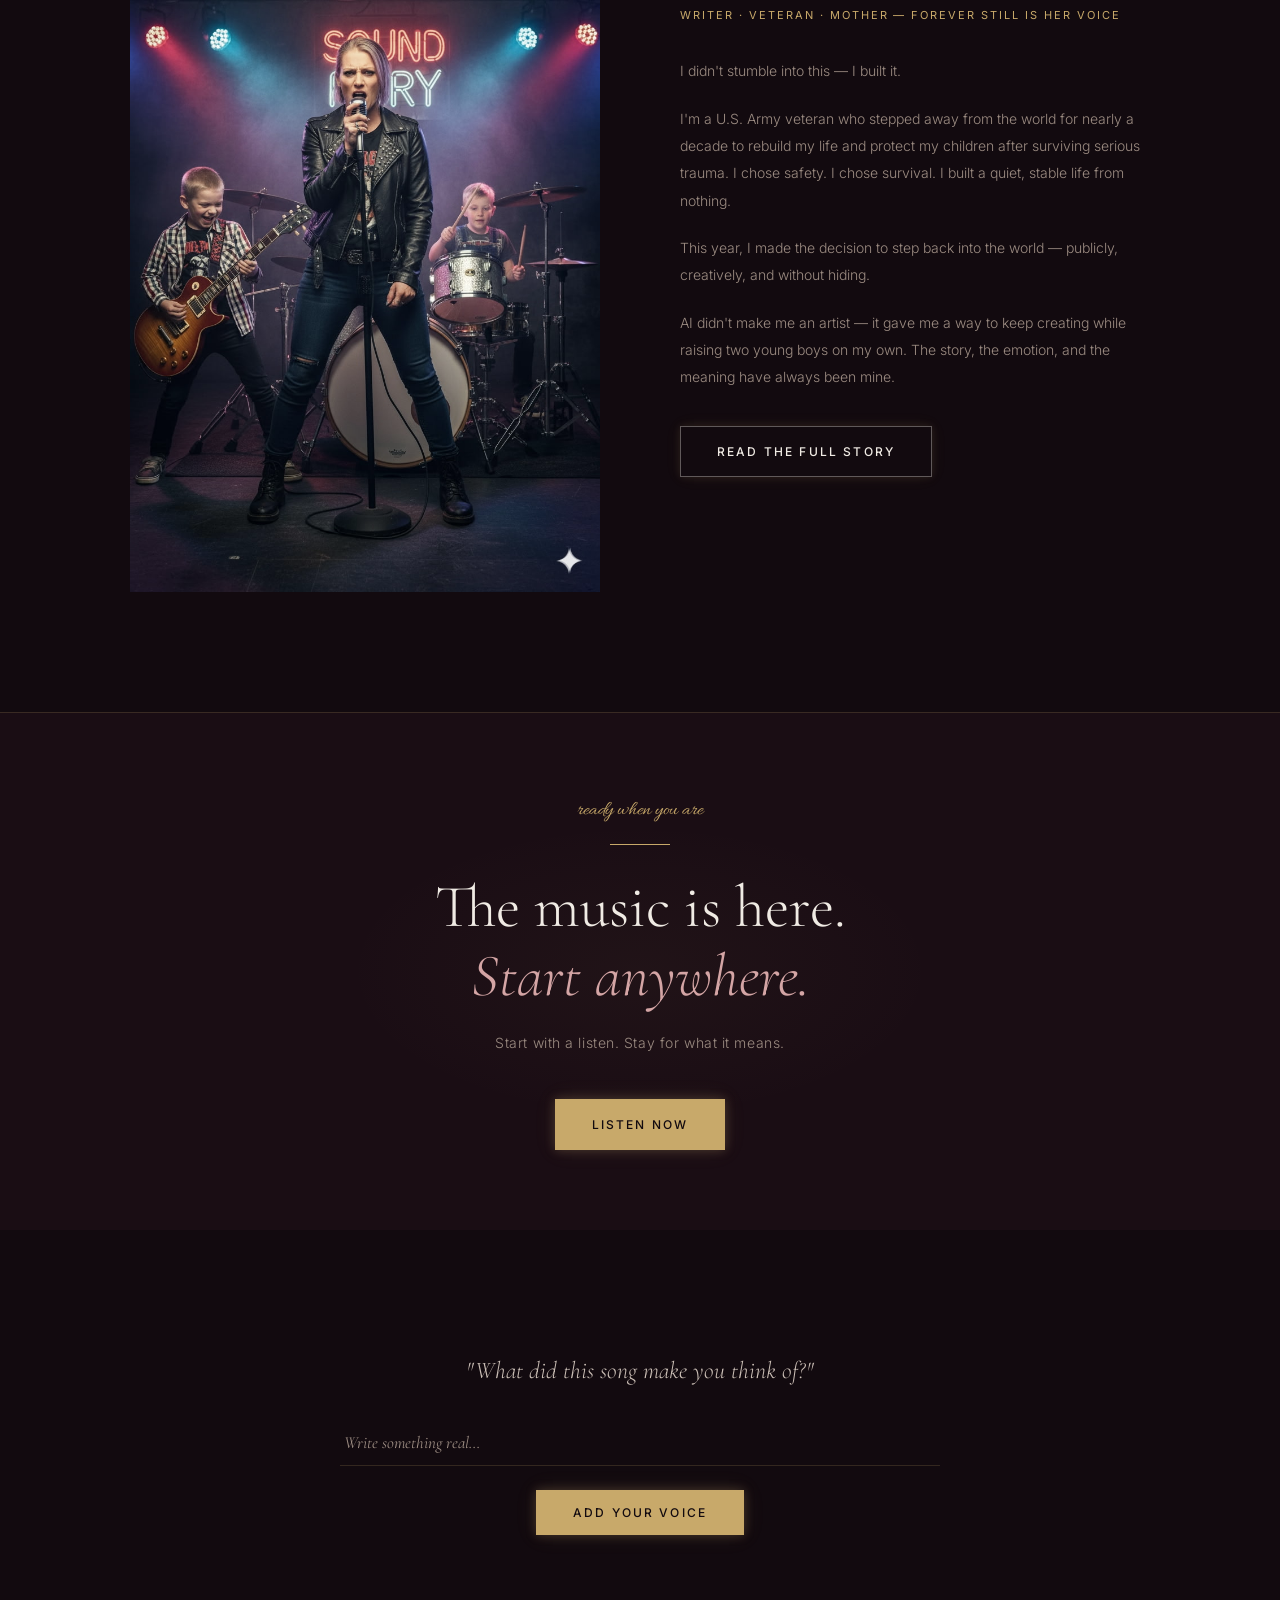
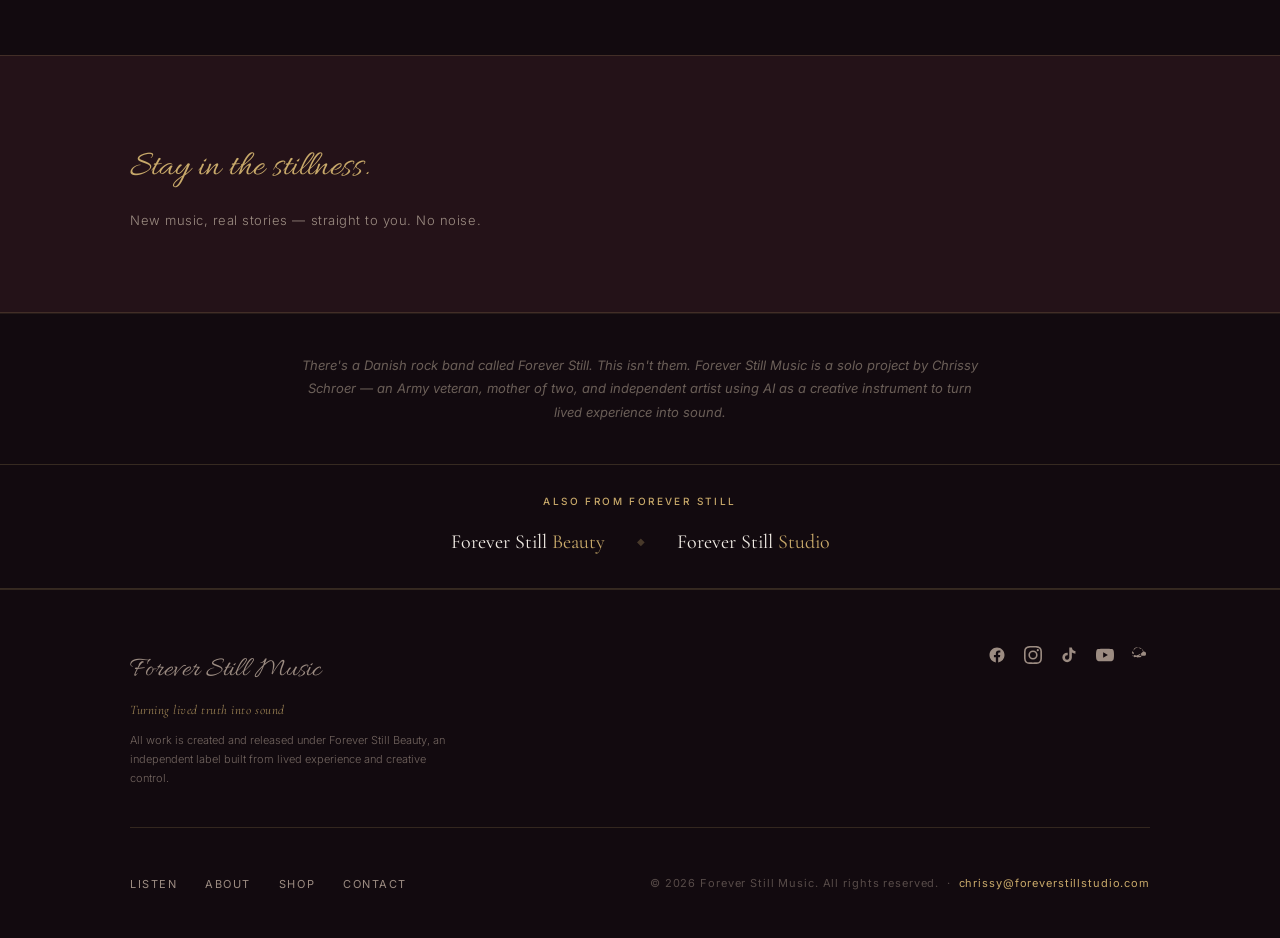
==== commit 1263bfe2: "Hero: flower-crawl video bg + dialled-back overlay flowerscrawl.mp4 replaces static car+flowers imag" ====
--- a/index.html
+++ b/index.html
@@ -320,7 +320,7 @@
       z-index: 0;
     }
 
-    .hero__bg-base {
+    .hero__bg-video {
       position: absolute;
       inset: 0;
       width: 100%;
@@ -328,26 +328,16 @@
       object-fit: cover;
       object-position: center 25%;
     }
-    .hero__bg-top {
-      position: absolute;
-      inset: 0;
-      width: 100%;
-      height: 100%;
-      object-fit: cover;
-      object-position: center top;
-      opacity: 0.52;
-      mix-blend-mode: screen;
-    }
-
-    /* Dark overlay so text stays readable */
+
+    /* Dialled-back overlay — just enough for text legibility */
     .hero__bg::before {
       content: '';
       position: absolute;
       inset: 0;
       z-index: 1;
       background:
-        linear-gradient(to right, rgba(18,10,15,0.88) 30%, rgba(18,10,15,0.6) 100%),
-        linear-gradient(to bottom, rgba(18,10,15,0.4) 0%, rgba(18,10,15,0.75) 100%);
+        linear-gradient(to right, rgba(18,10,15,0.45) 30%, rgba(18,10,15,0.2) 100%),
+        linear-gradient(to bottom, rgba(18,10,15,0.15) 0%, rgba(18,10,15,0.4) 100%);
     }
 
     /* ── 3D Particle Canvas ─────────────────────────────────────── */
@@ -1445,8 +1435,14 @@
   <!-- ── Hero ────────────────────────────────────────────────── -->
   <section class="hero">
     <div class="hero__bg">
-      <img src="images/chrissy-flowers.jpg" class="hero__bg-base" alt="" aria-hidden="true" />
-      <img src="images/kids_band.jpg" class="hero__bg-top" alt="" aria-hidden="true" />
+      <video
+        class="hero__bg-video"
+        src="images/flowerscrawl.mp4"
+        autoplay
+        muted
+        playsinline
+        aria-hidden="true"
+      ></video>
     </div>
 
     <!-- 3D Particle Field -->
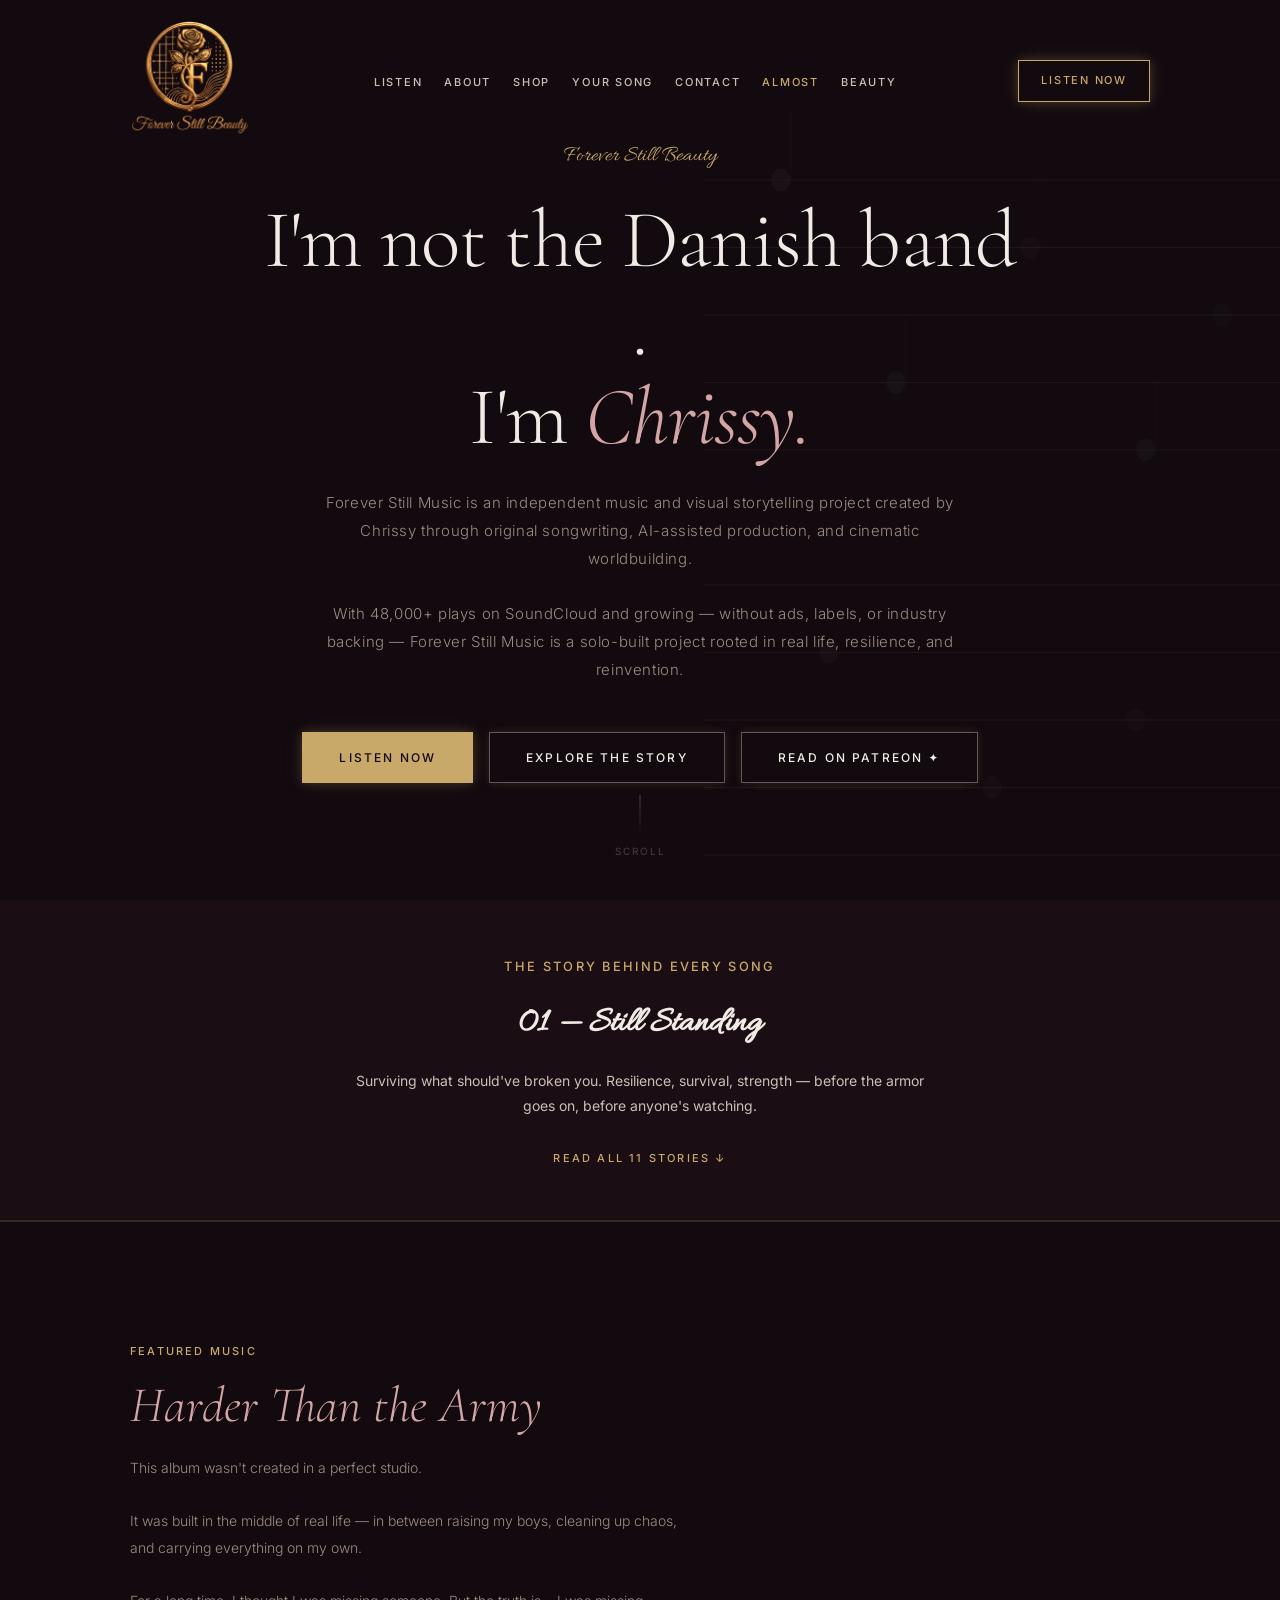
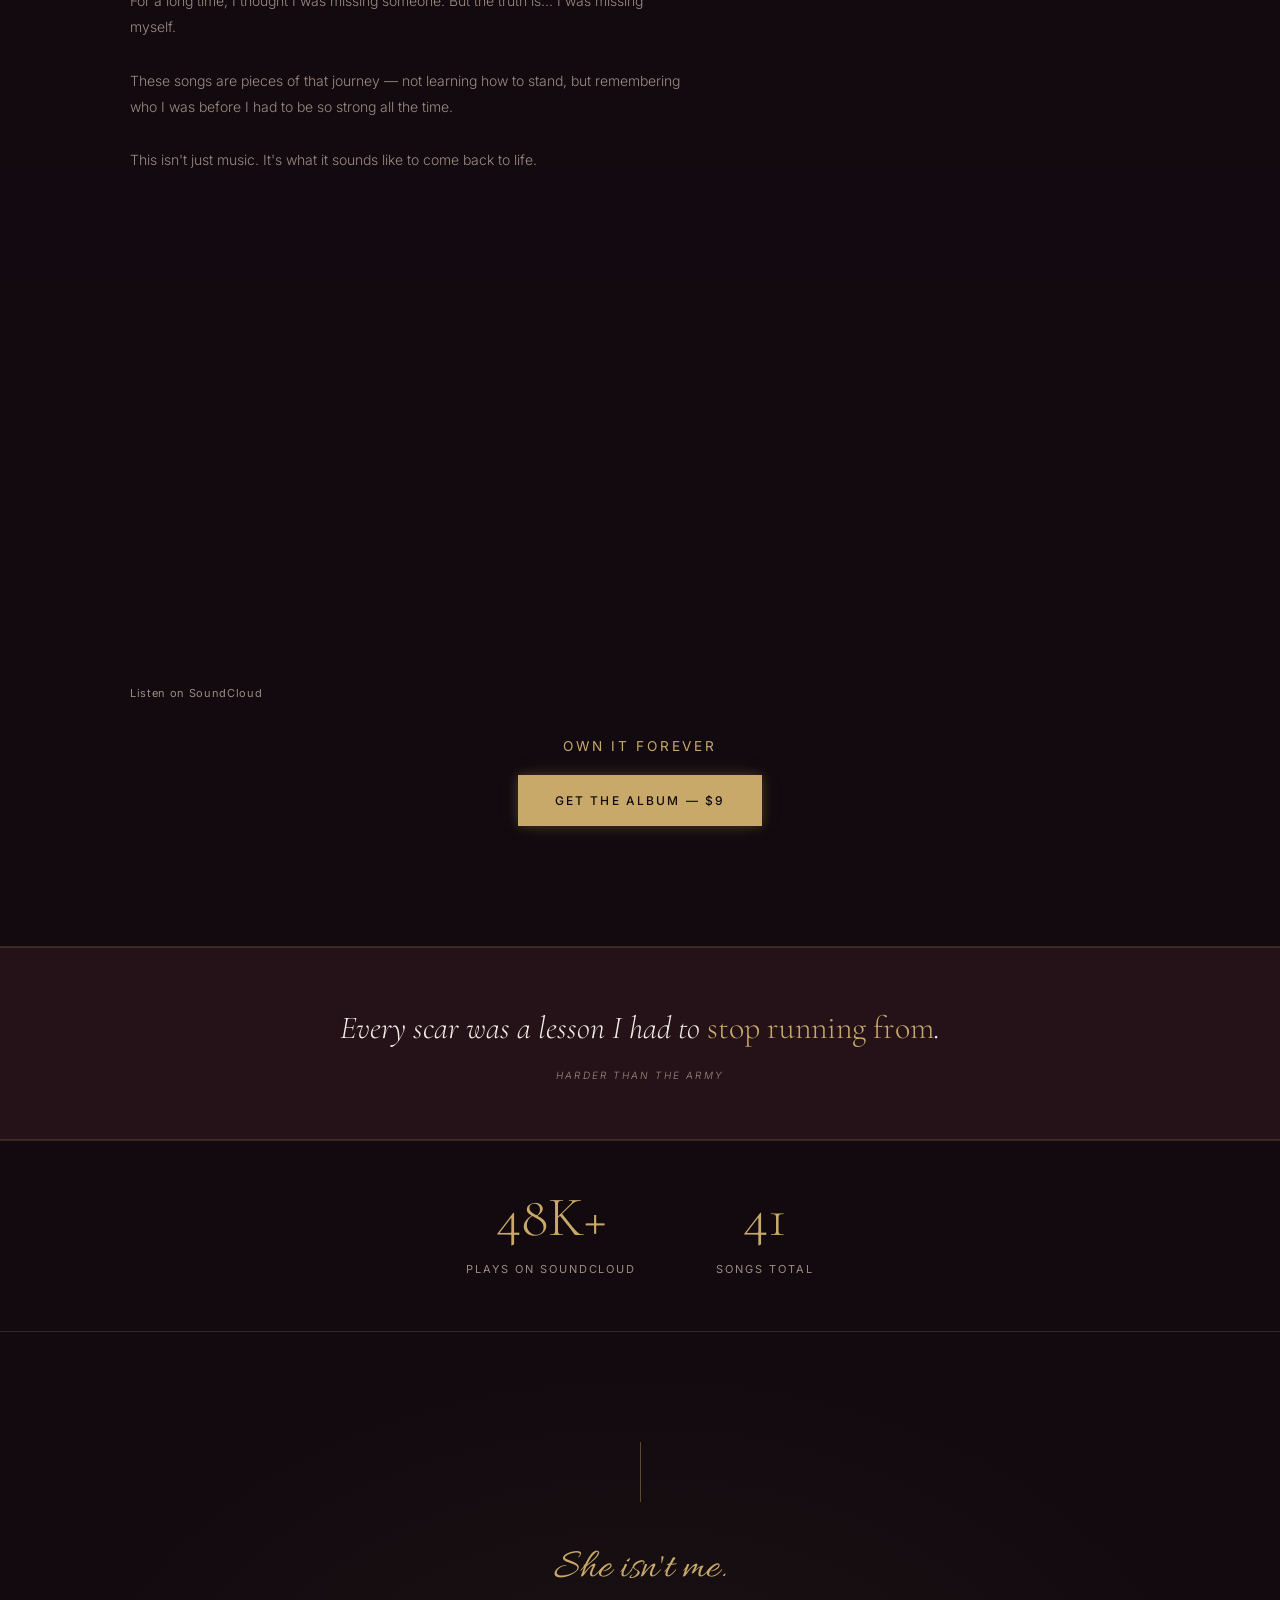
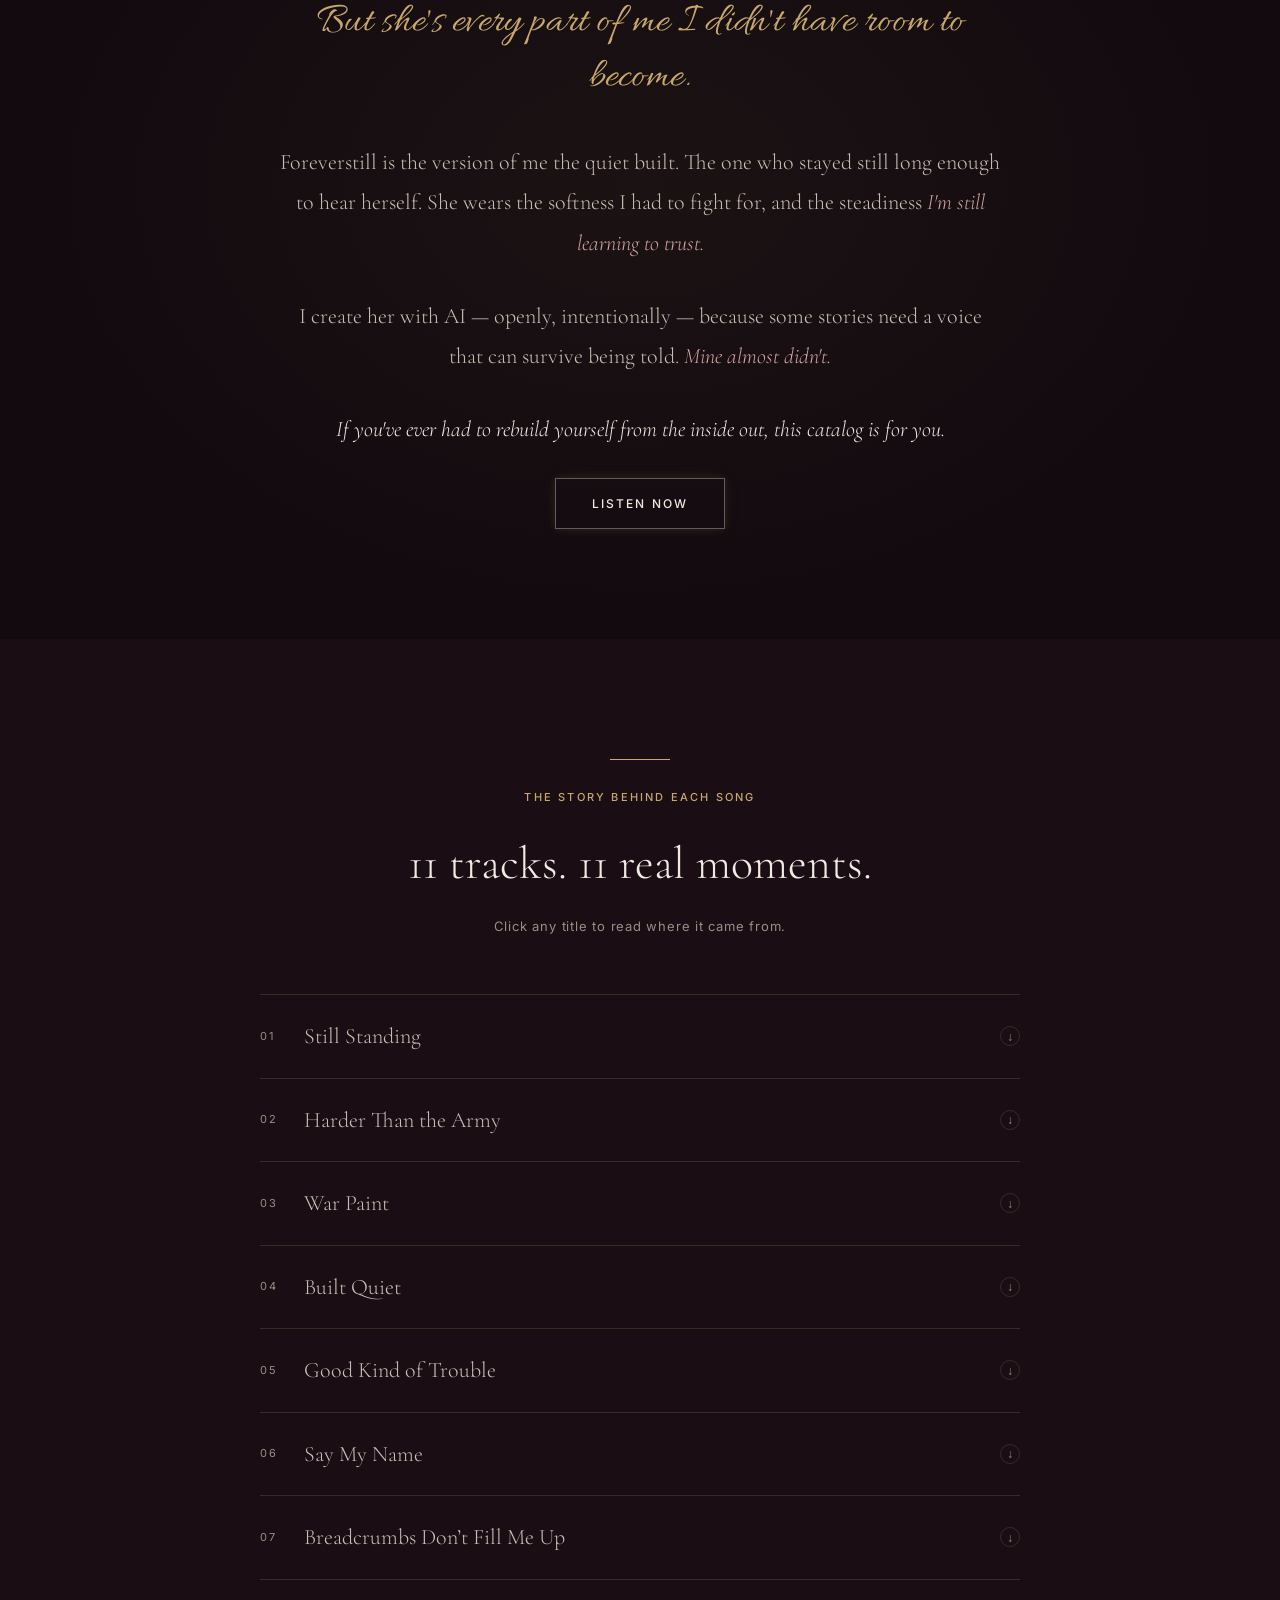
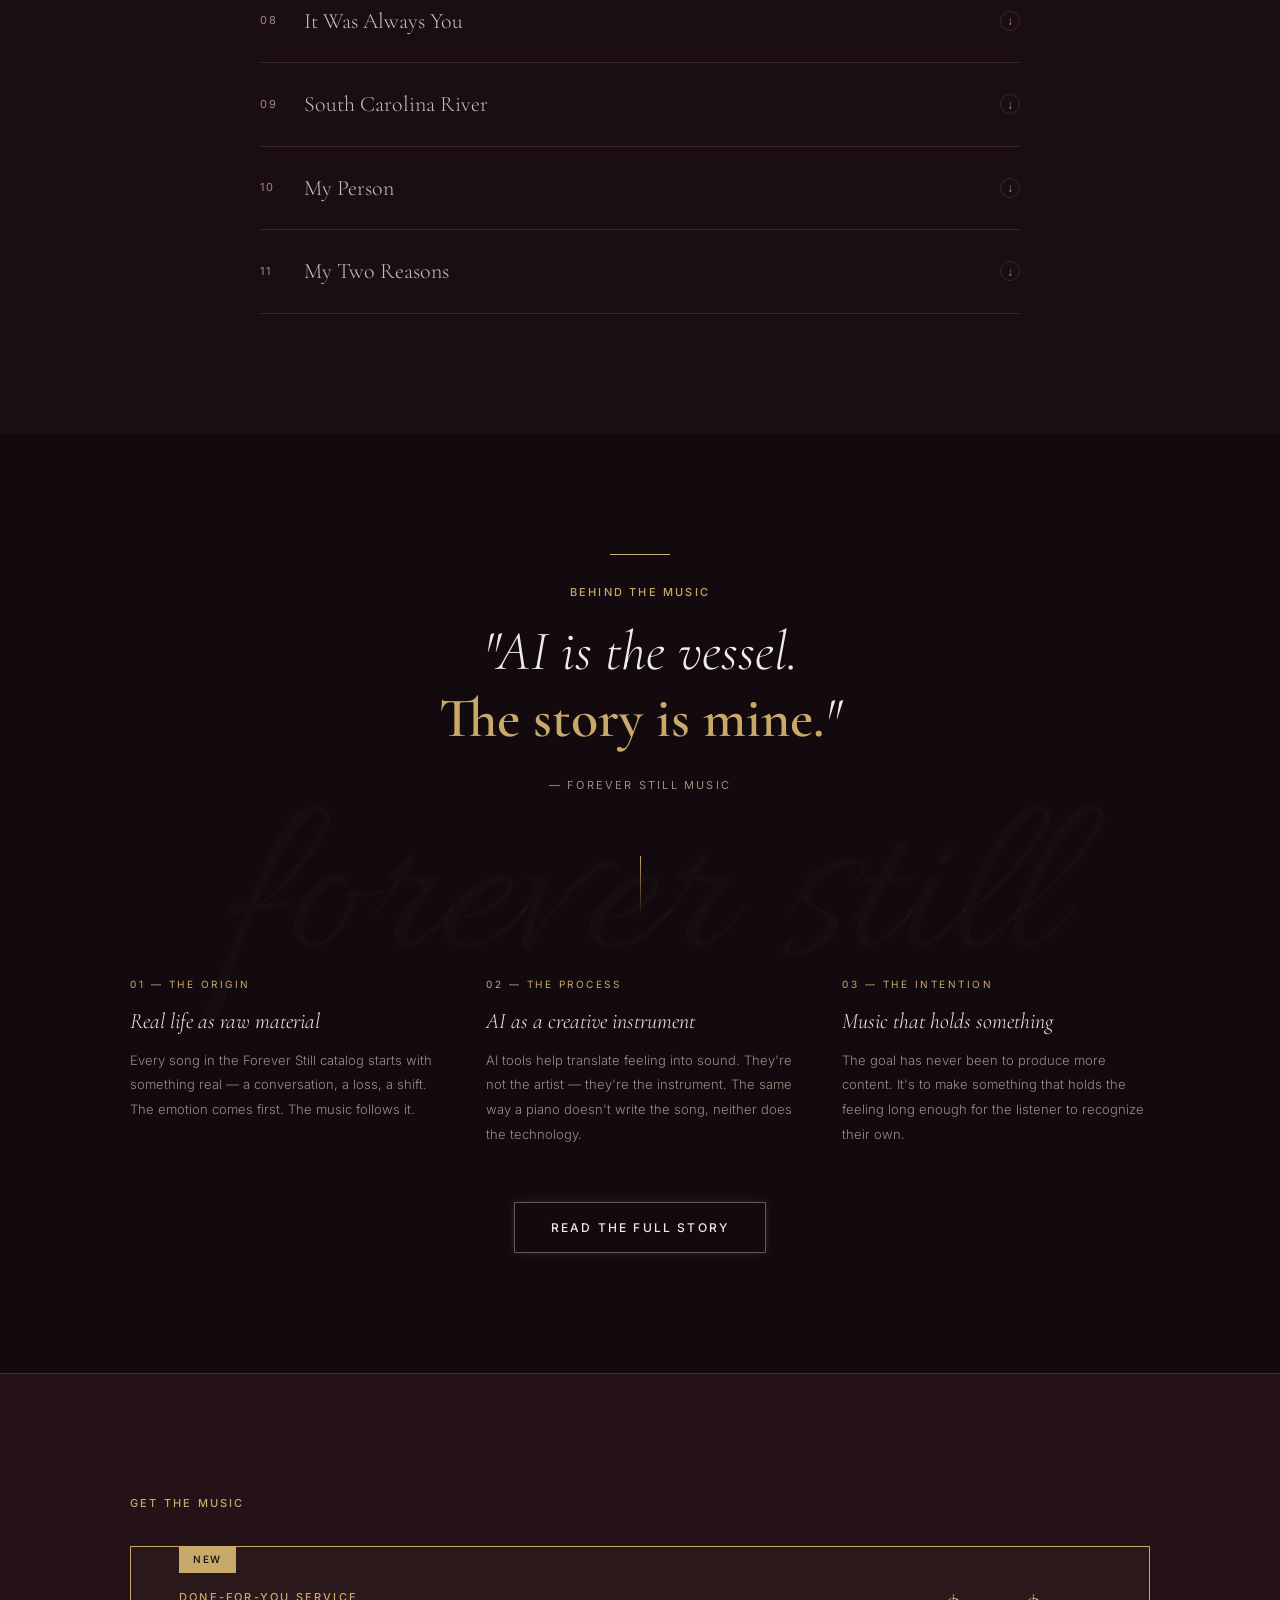
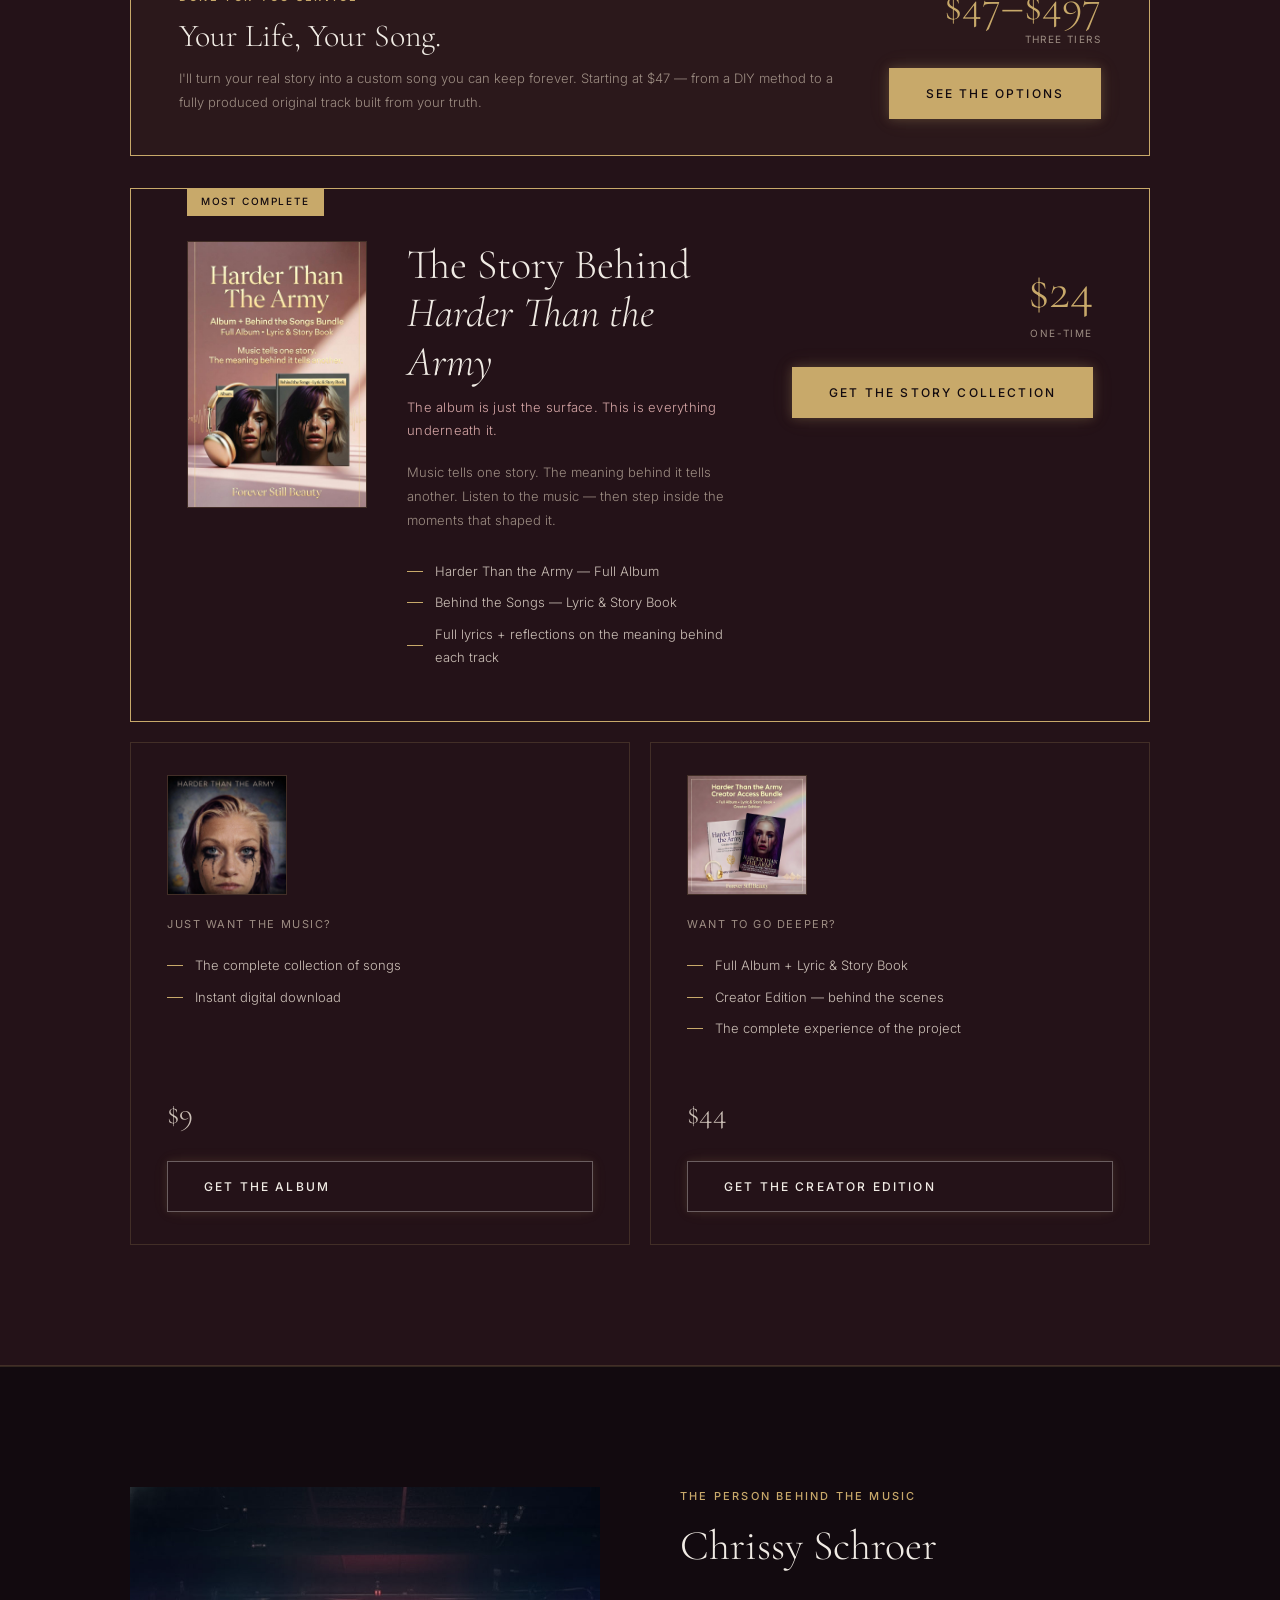
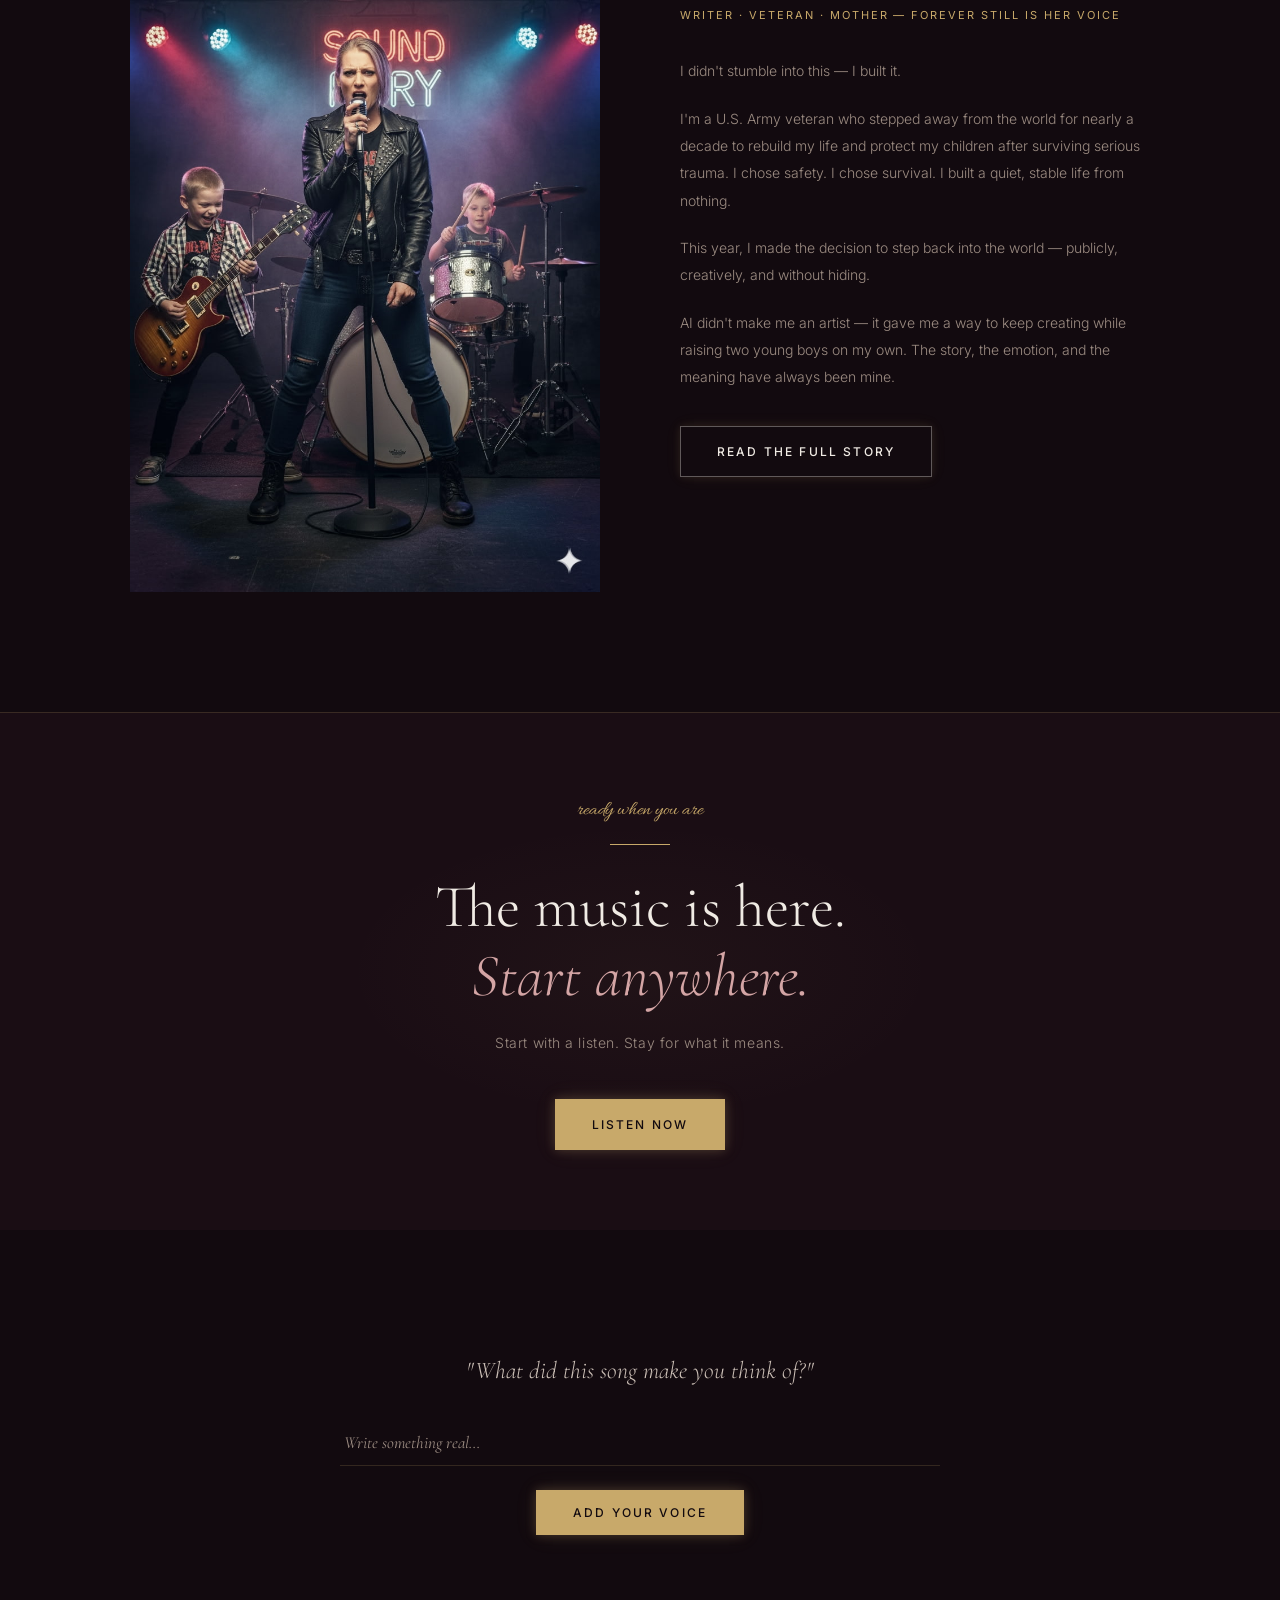
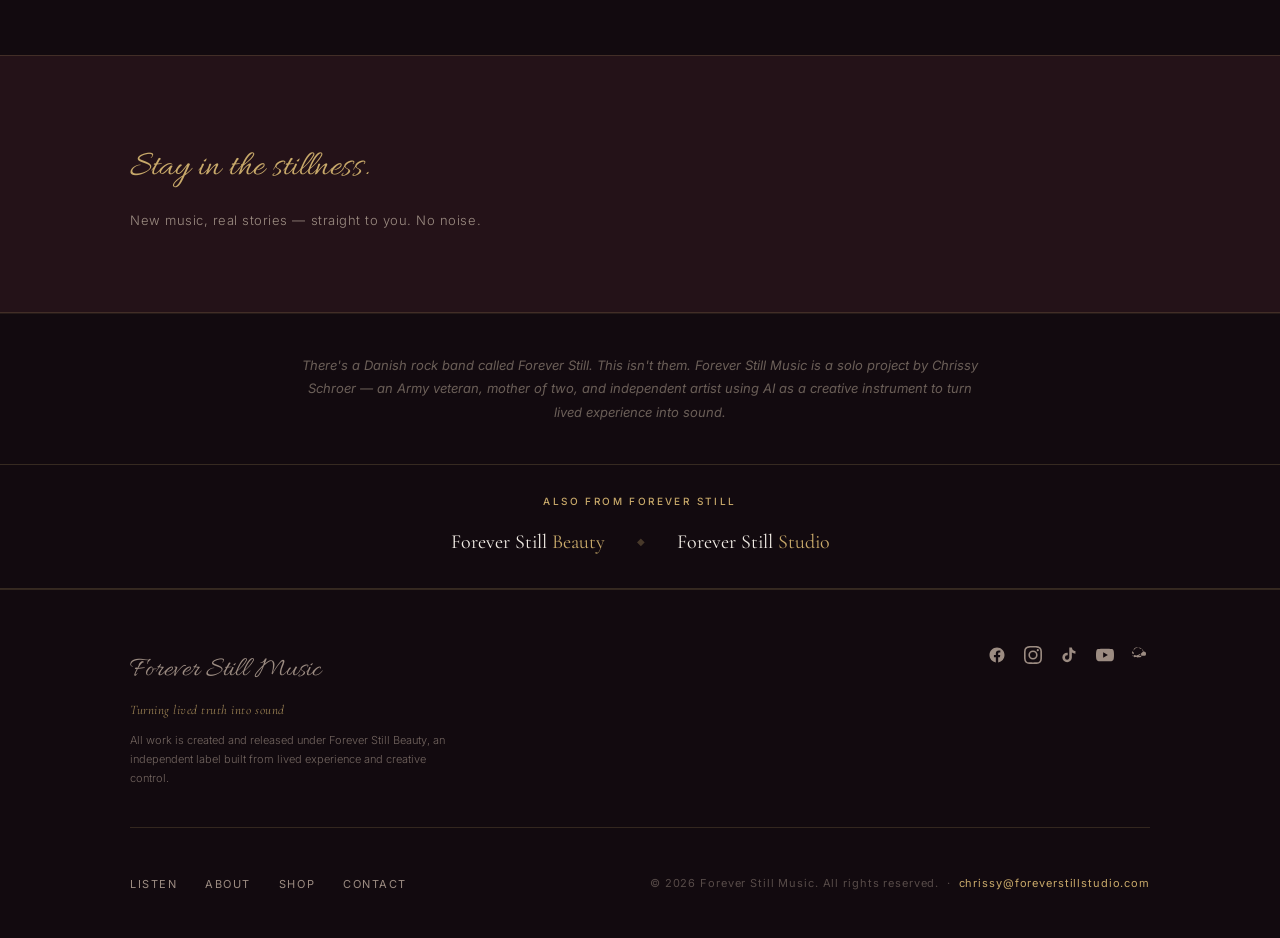
==== commit 24adf581: "Hero: change script text from 'Forever Still Music' to 'Forever Still Beauty'" ====
--- a/index.html
+++ b/index.html
@@ -1480,7 +1480,7 @@
 
     <div class="container">
       <div class="hero__content">
-        <span class="hero__script">Forever Still Music</span>
+        <span class="hero__script">Forever Still Beauty</span>
         <h1 class="hero__headline">
           I'm not the Danish band.<br />
           I'm <em>Chrissy.</em>
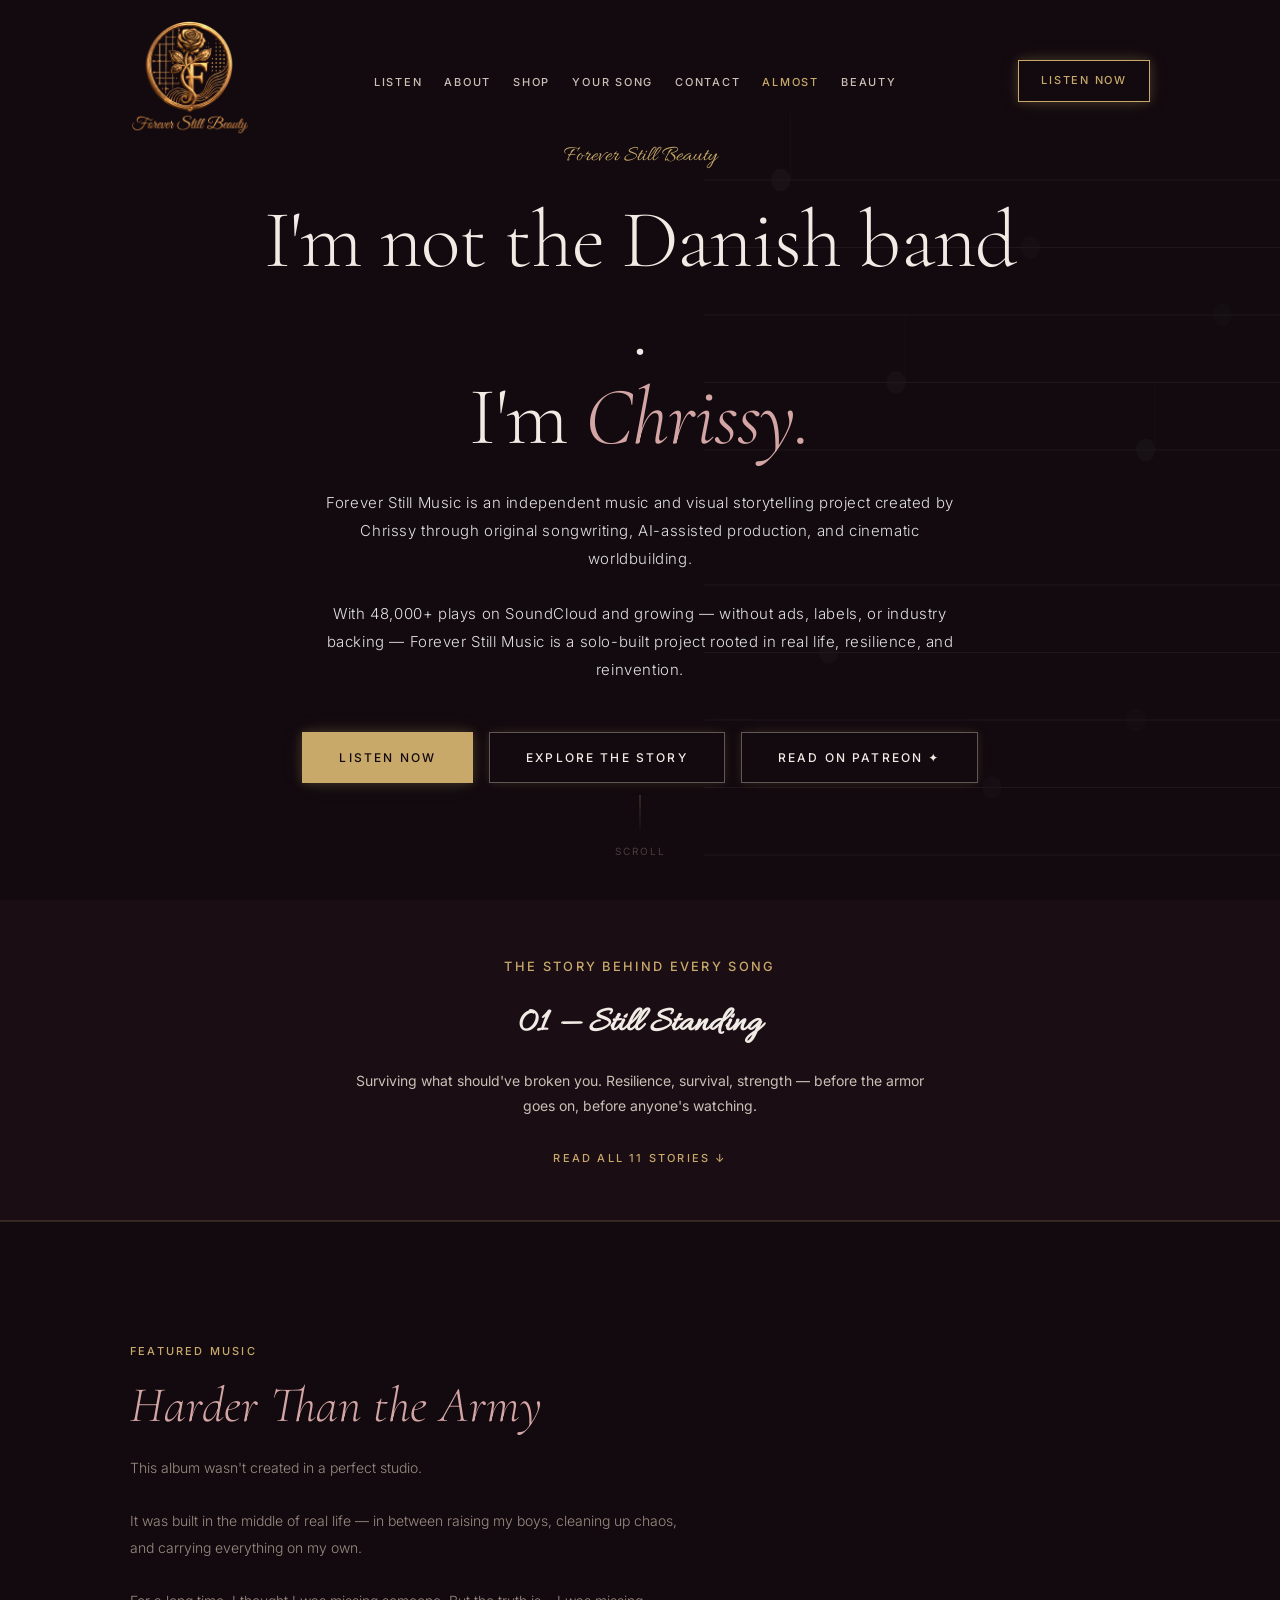
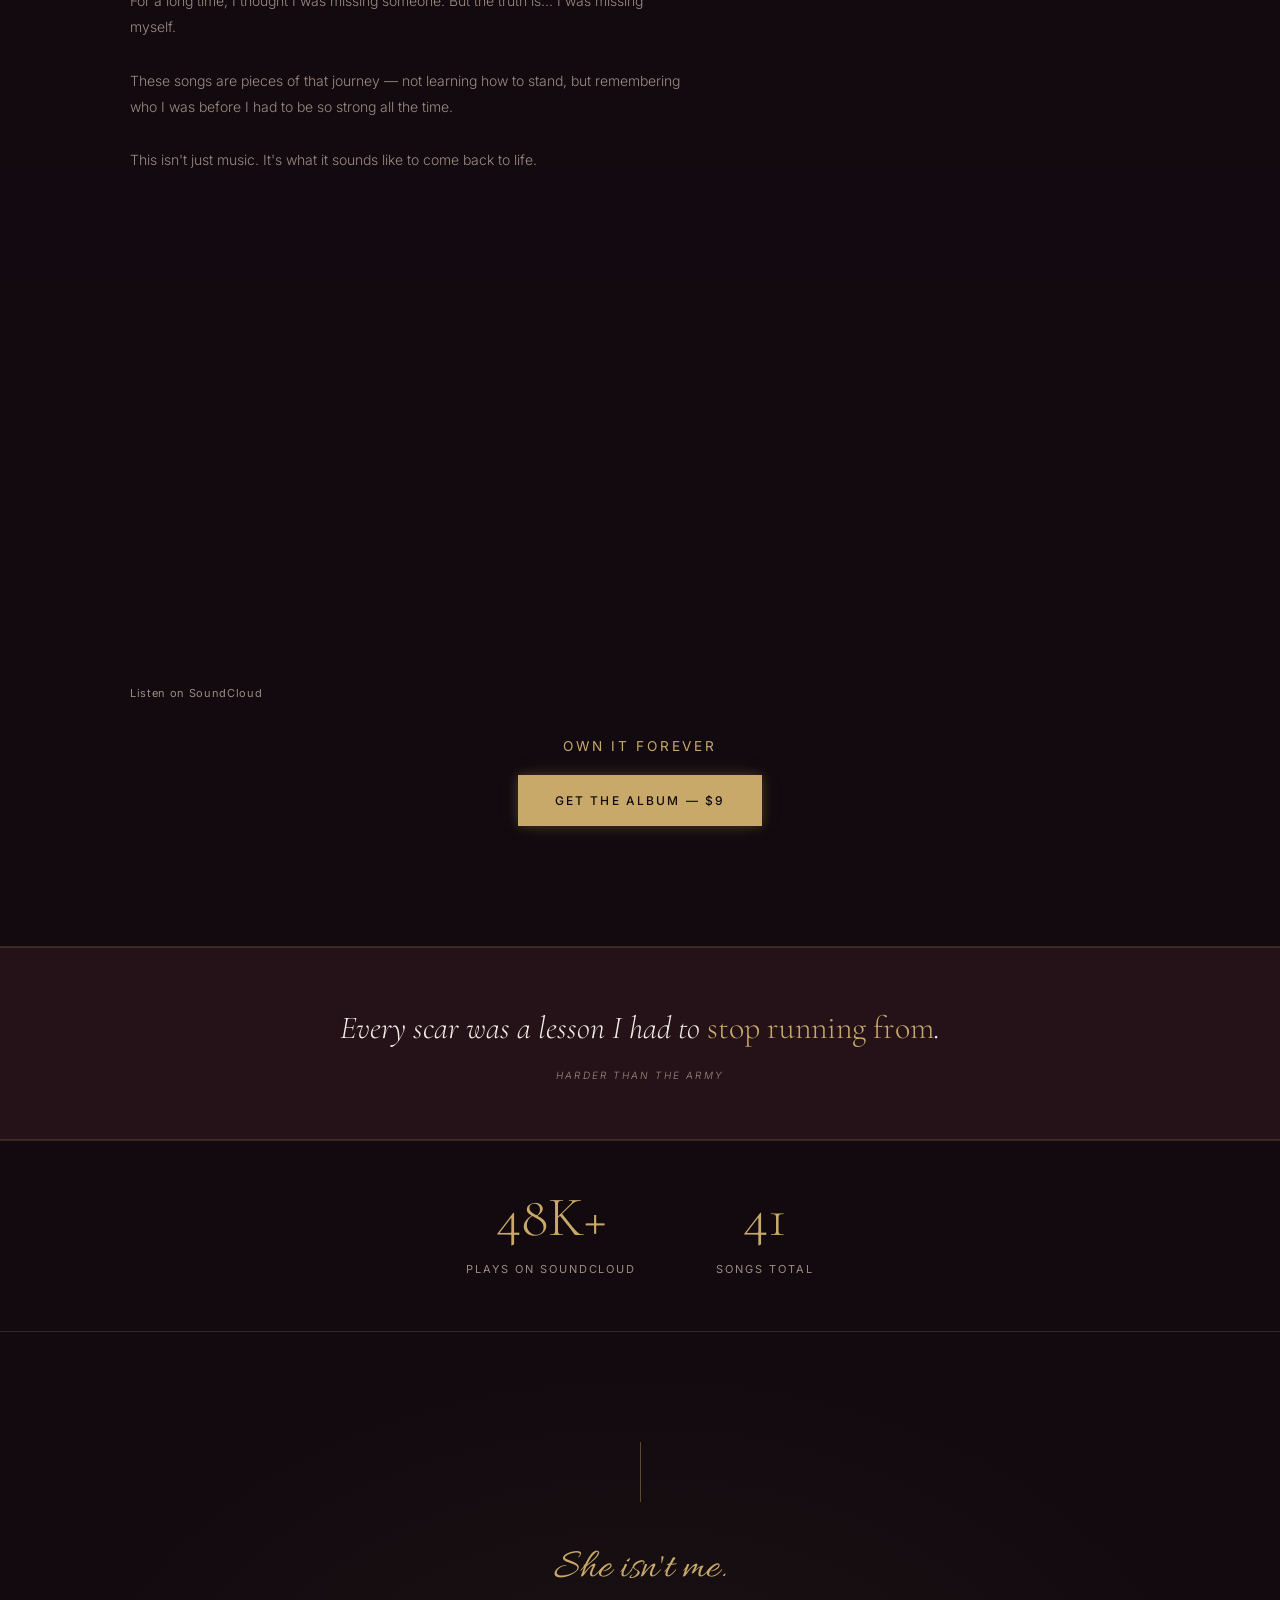
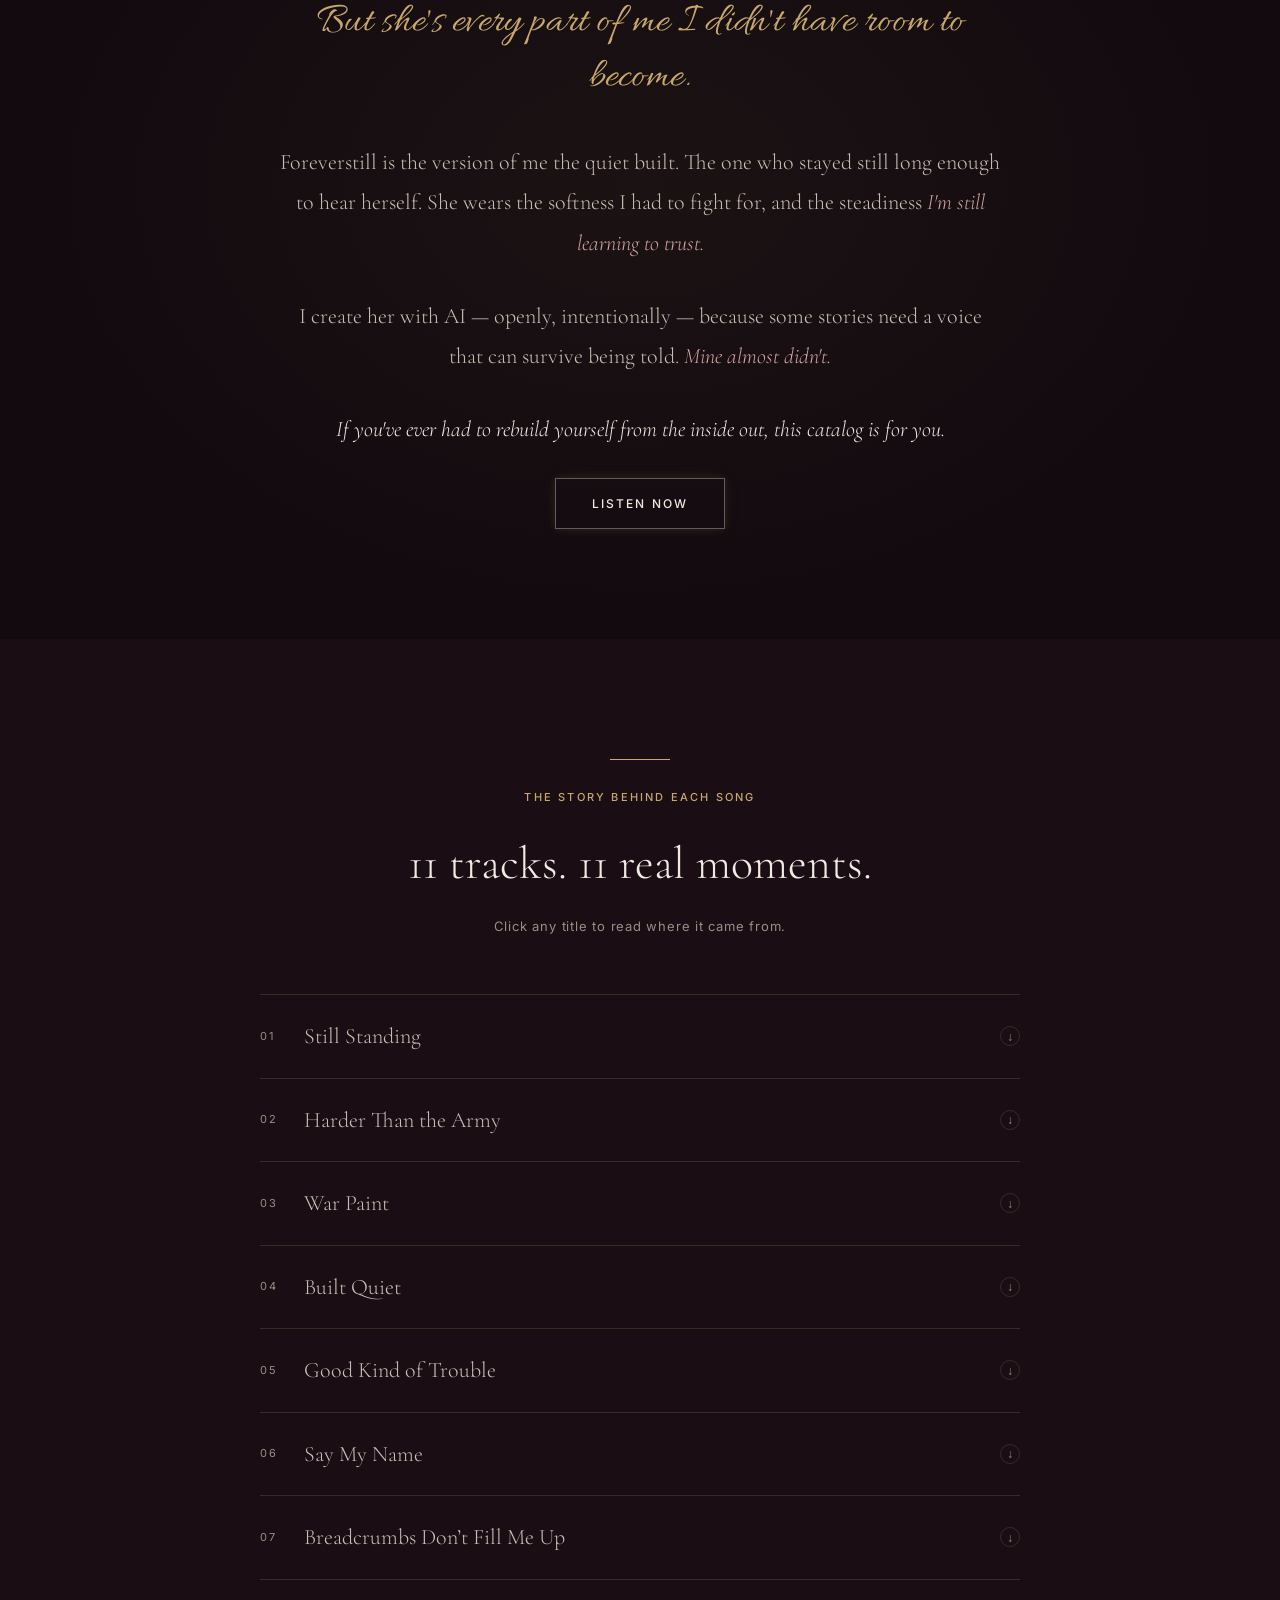
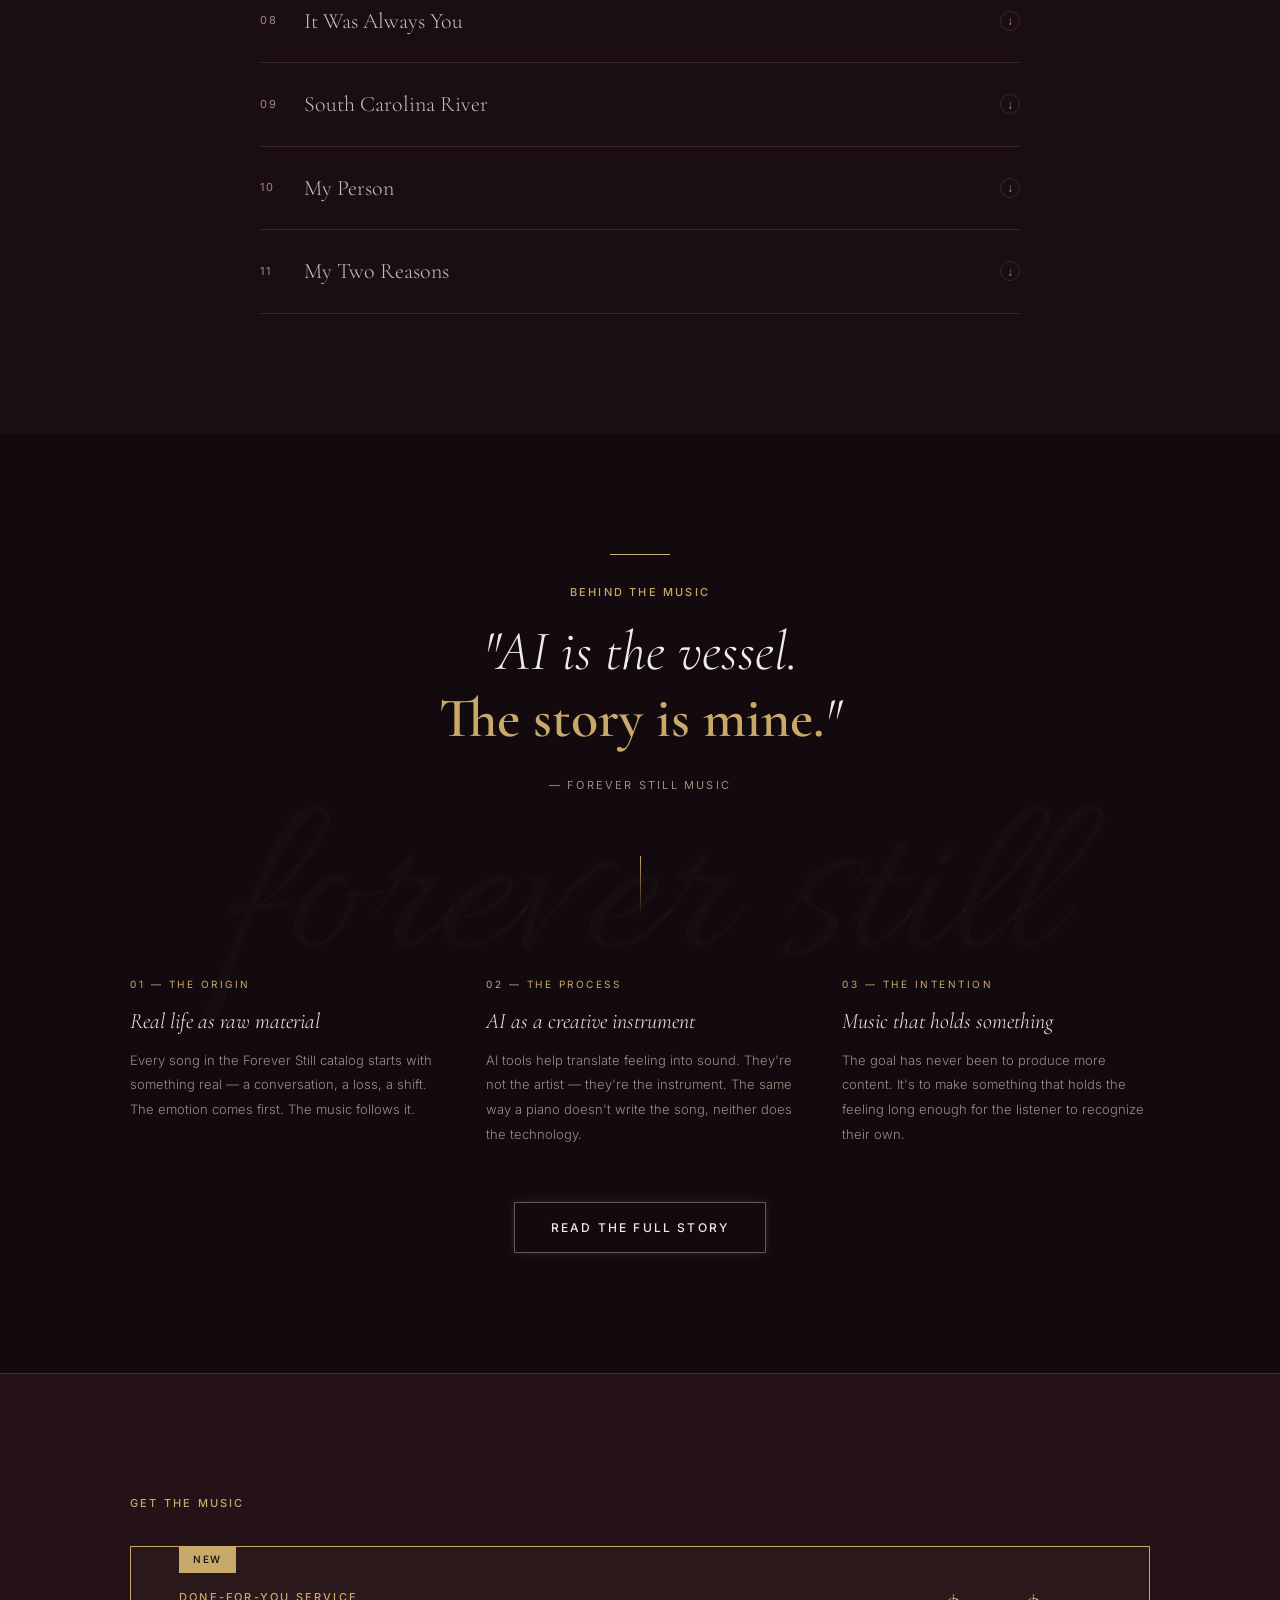
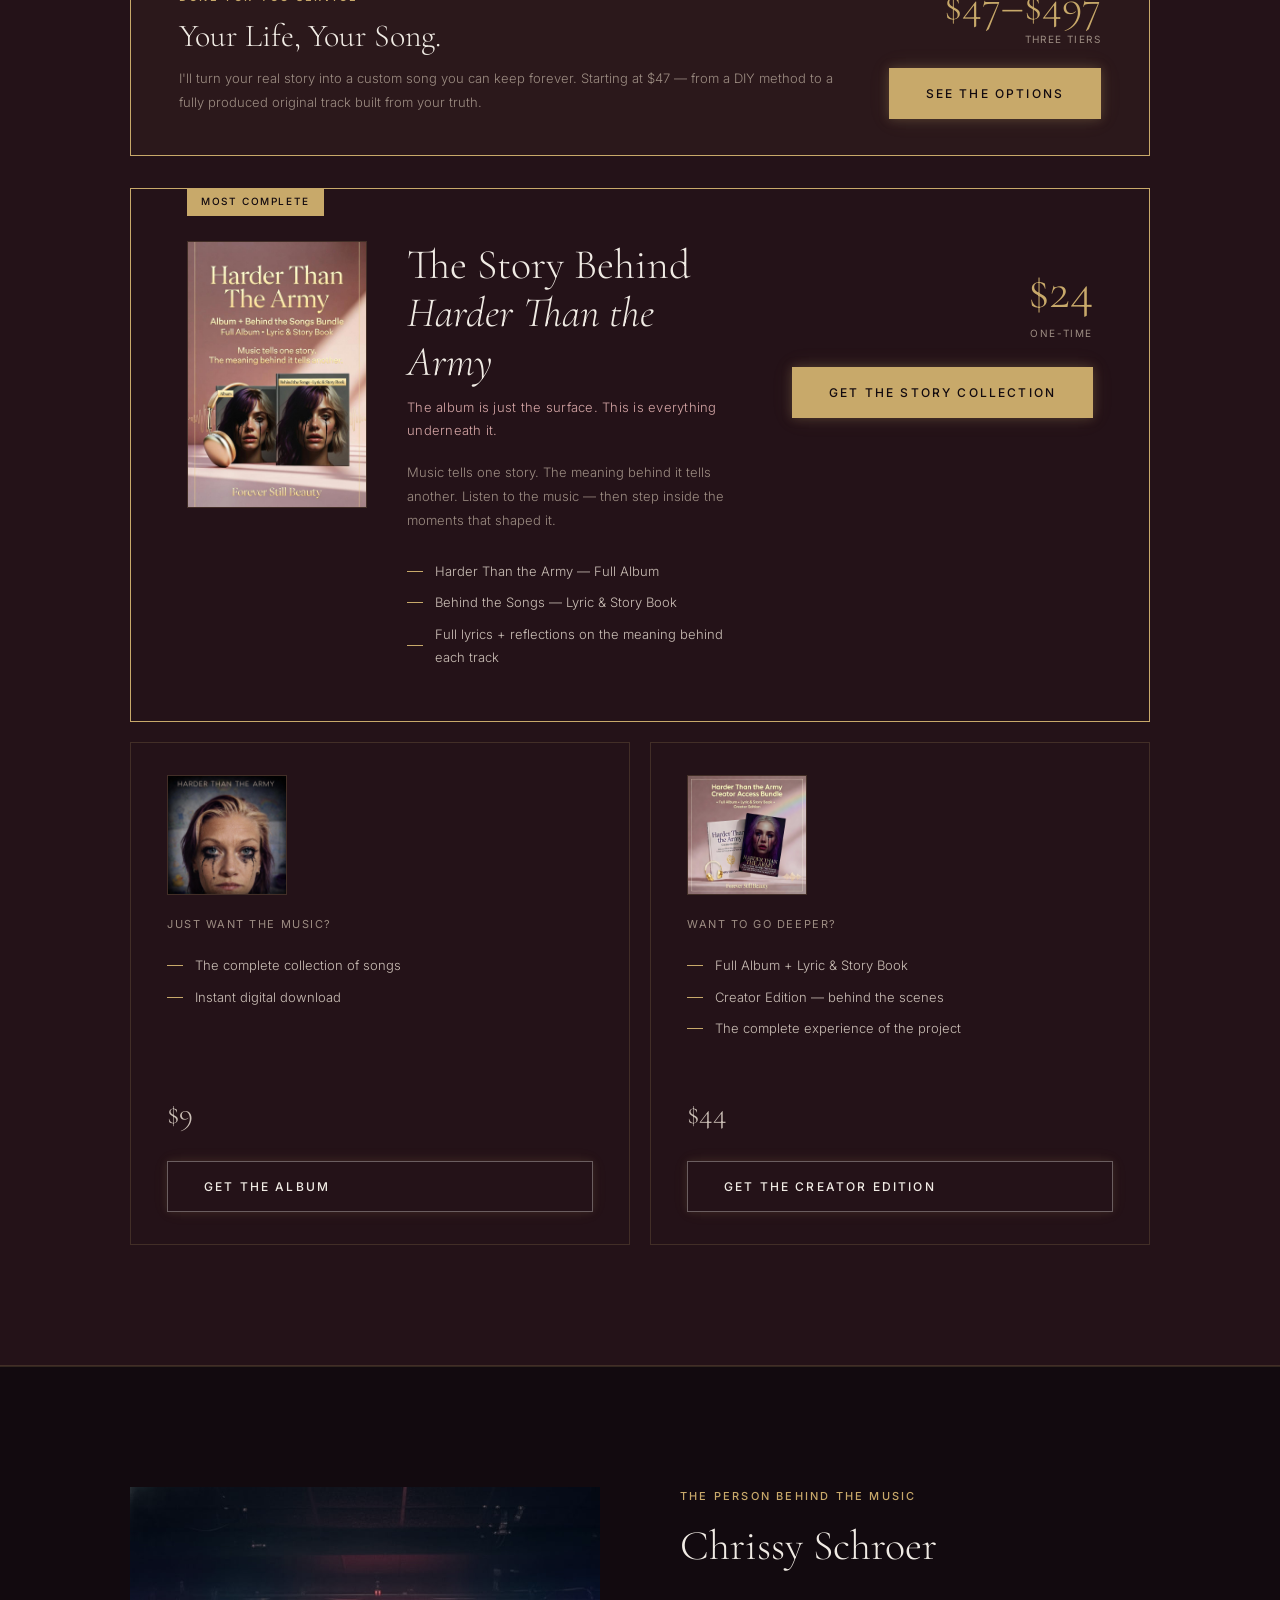
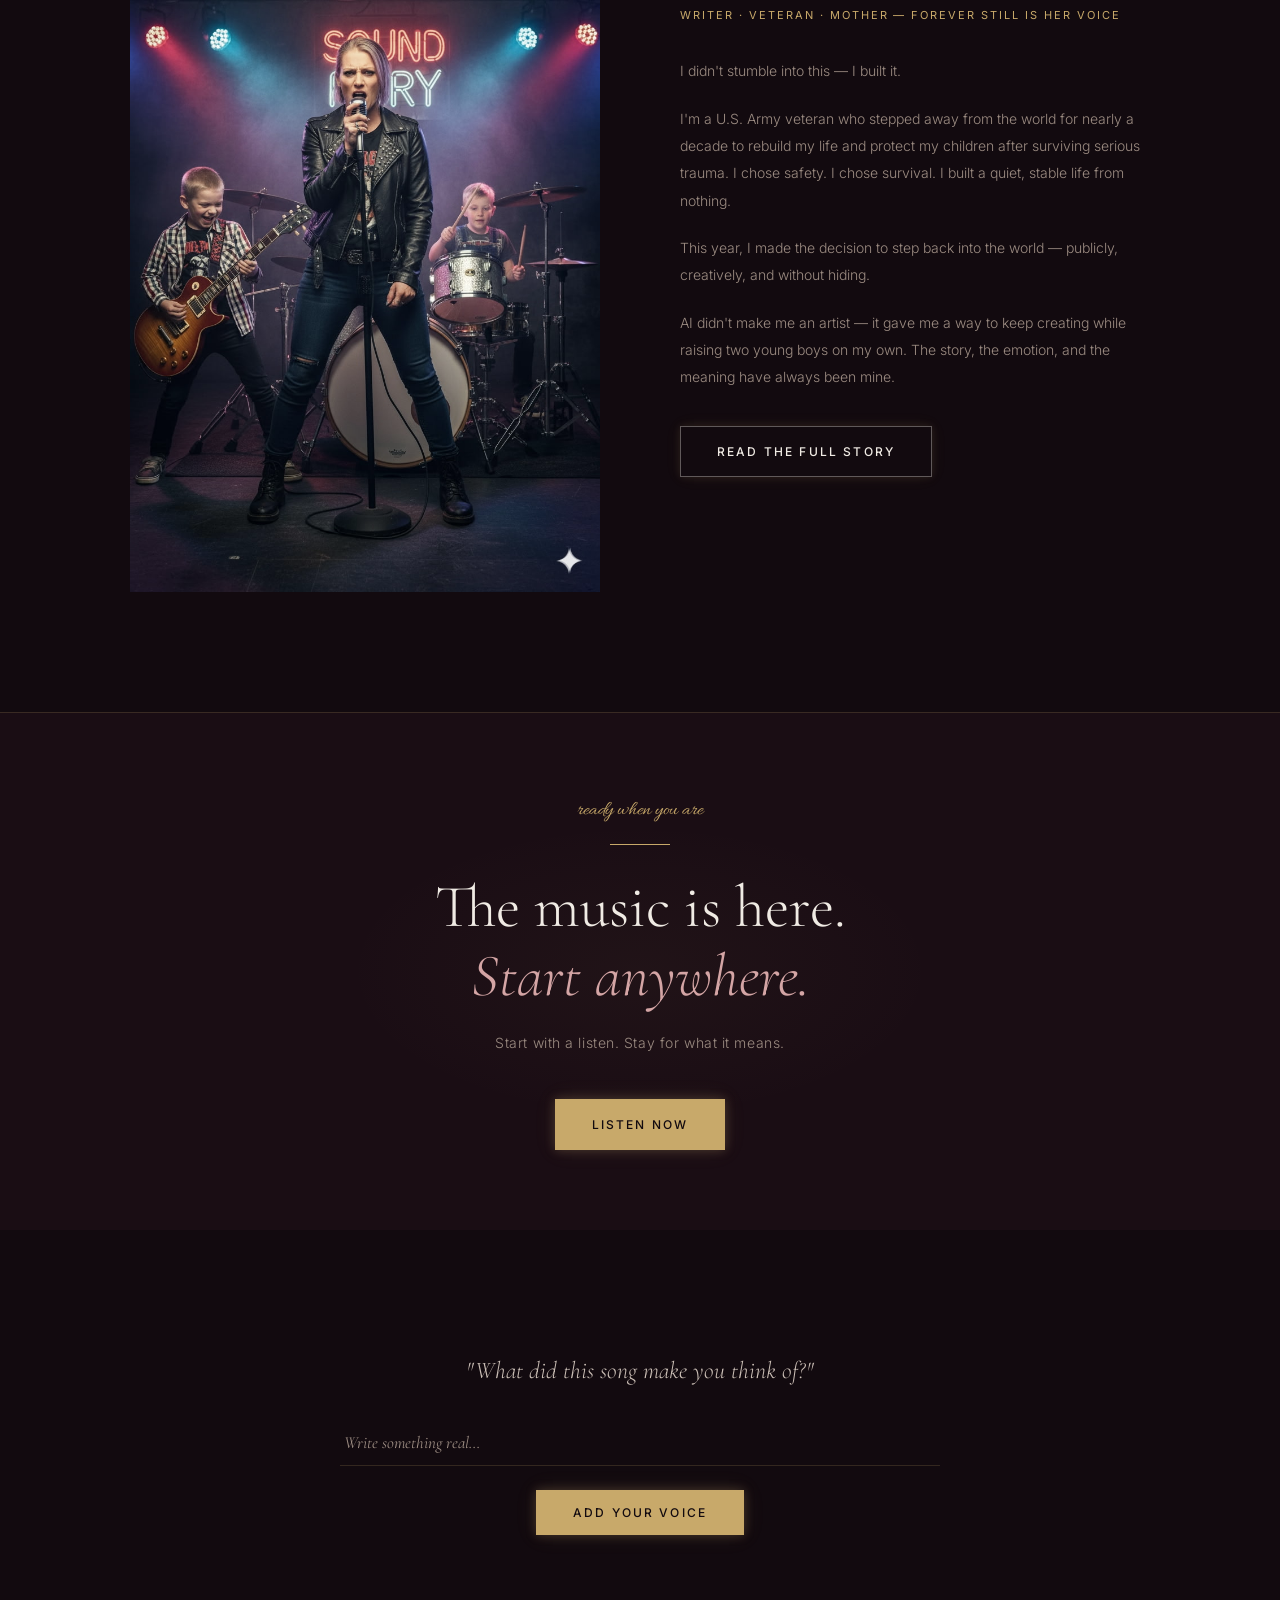
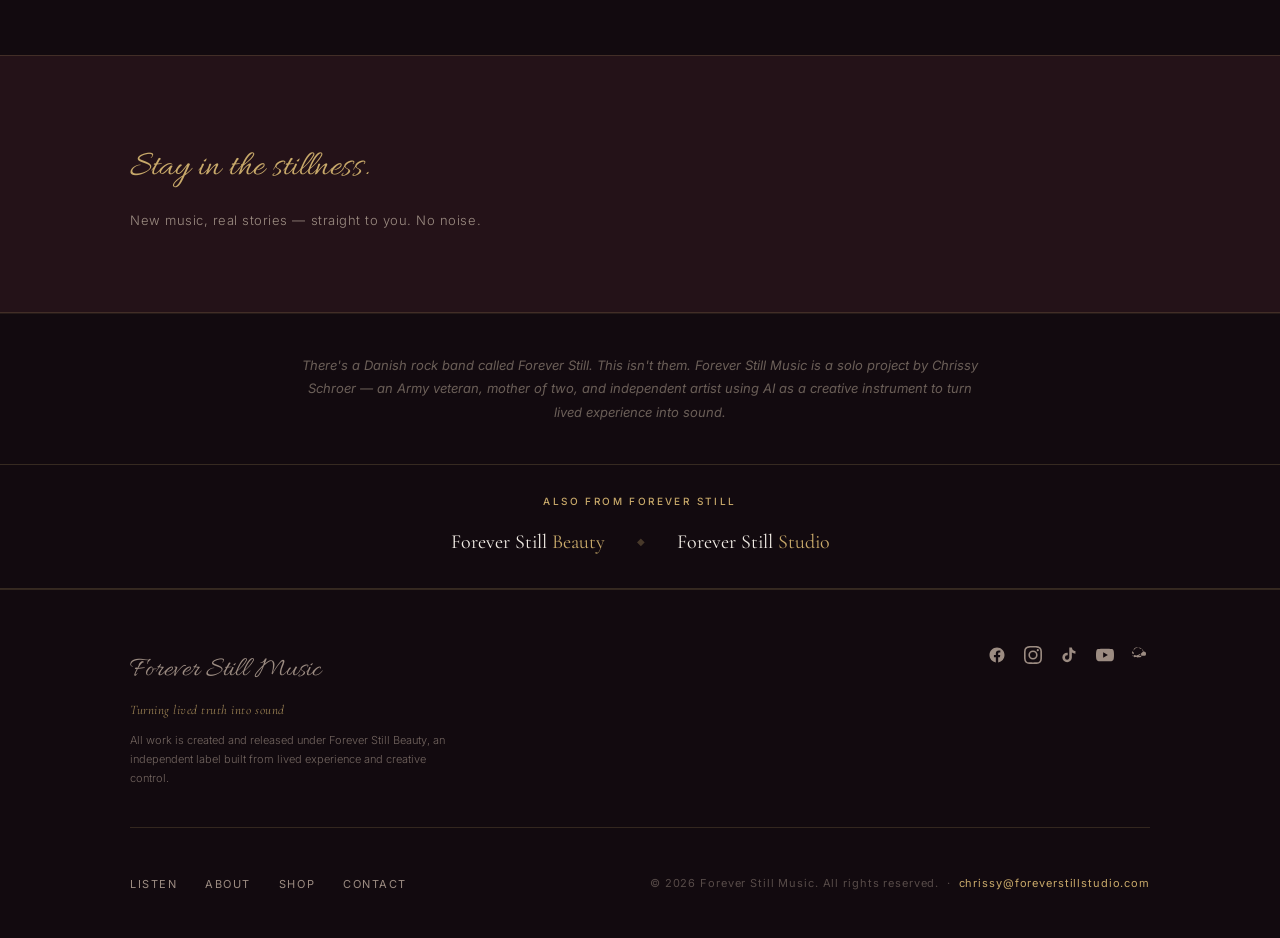
==== commit a065a052: "Hero sub text: text-muted → near-white for legibility over video" ====
--- a/index.html
+++ b/index.html
@@ -396,7 +396,7 @@
       font-family: var(--font-sans);
       font-size: 15px;
       font-weight: 300;
-      color: var(--text-muted);
+      color: rgba(255,255,255,0.88);
       letter-spacing: 0.04em;
       line-height: 1.85;
       max-width: 640px;
